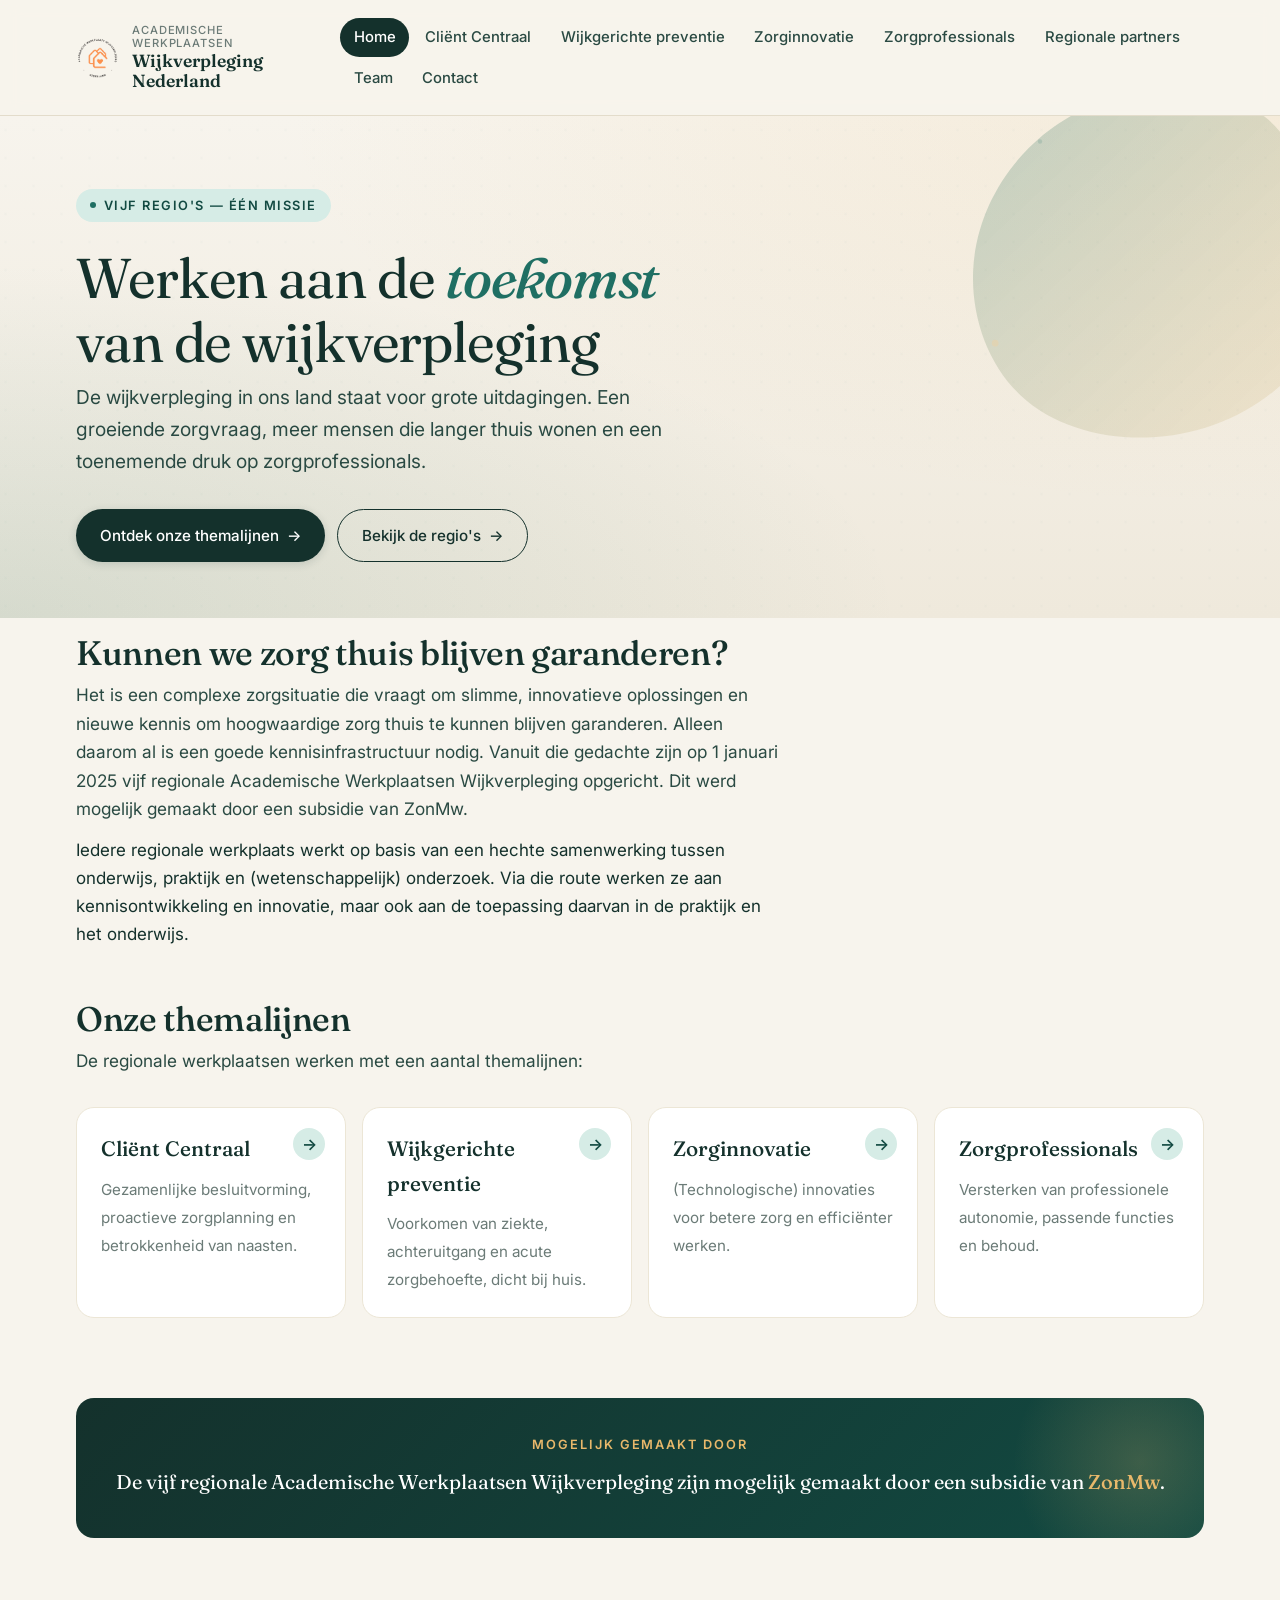
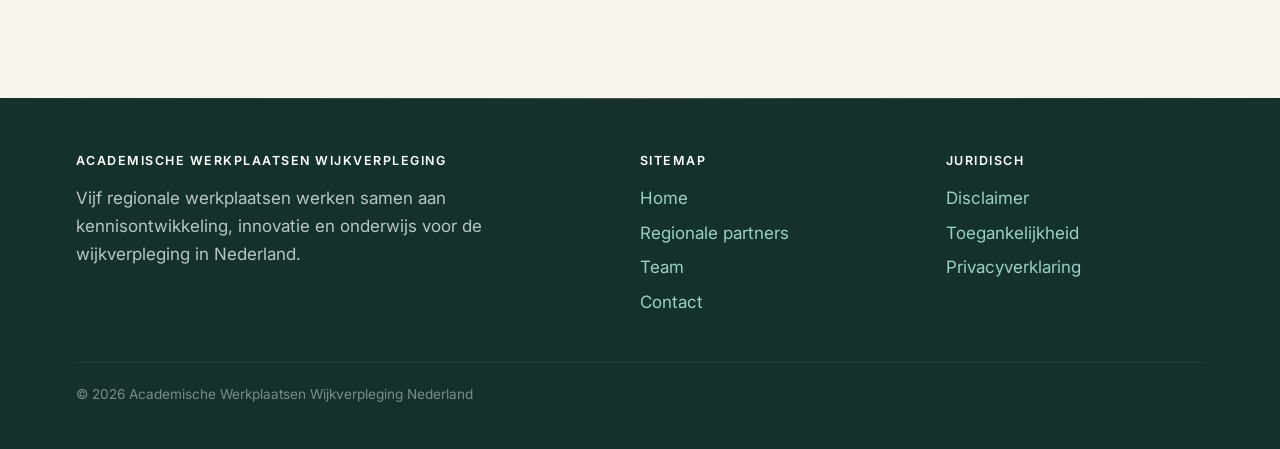
==== index.html @ f86c1f56 "Website bijwerken: styling, content en partnerlogo's toevoegen Styling en layout verbeteringen over " ====
<!DOCTYPE html>
<html lang="nl">
<head>
    <meta charset="UTF-8">
    <meta name="viewport" content="width=device-width, initial-scale=1.0">
    <title>Academische Werkplaatsen Wijkverpleging Nederland</title>
    <link rel="icon" type="image/x-icon" href="favicon.ico">
    <link rel="stylesheet" href="styles.css">
</head>
<body>

<header class="site-header">
    <div class="container">
        <a href="index.html" class="brand">
            <img class="brand-mark" src="logo.png" alt="" aria-hidden="true">
            <span class="brand-text">
                <small>Academische Werkplaatsen</small>
                Wijkverpleging Nederland
            </span>
        </a>
        <button class="nav-toggle" aria-expanded="false" aria-controls="main-nav">Menu</button>
        <nav class="site-nav" id="main-nav" aria-label="Hoofdnavigatie">
            <ul>
                <li><a href="index.html" aria-current="page">Home</a></li>
                <li><a href="client-centraal.html">Cliënt Centraal</a></li>
                <li><a href="wijkgerichte-preventie.html">Wijkgerichte preventie</a></li>
                <li><a href="zorg-innovatie.html">Zorginnovatie</a></li>
                <li><a href="zorg-professionals.html">Zorgprofessionals</a></li>
                <li><a href="regionale-partners.html">Regionale partners</a></li>
                <li><a href="team.html">Team</a></li>
                <li><a href="contact.html">Contact</a></li>
            </ul>
        </nav>
    </div>
</header>

<section class="hero">
    <svg class="hero-shape" viewBox="0 0 400 400" xmlns="http://www.w3.org/2000/svg" aria-hidden="true">
        <defs>
            <linearGradient id="gradA" x1="0" y1="0" x2="1" y2="1">
                <stop offset="0%" stop-color="#1f6f63" stop-opacity="0.5"/>
                <stop offset="100%" stop-color="#e8b86b" stop-opacity="0.35"/>
            </linearGradient>
        </defs>
        <path fill="url(#gradA)" d="M316.7 74.3c28 38.2 51 80.2 50.4 120.8-.6 40.6-24.8 79.8-57 106.6-32.2 26.8-72.4 41.2-114 42.5-41.6 1.3-84.6-10.5-113.6-37.8-29-27.3-44-70.1-42.2-111.1 1.8-41 20.4-80.2 49.4-109.3C118.7 56.9 158.3 37.9 197.8 36c39.5-1.9 90.9 0 118.9 38.3z"/>
        <circle cx="320" cy="110" r="5" fill="#1f6f63" opacity="0.25"/>
        <circle cx="60" cy="260" r="3" fill="#e8b86b" opacity="0.5"/>
        <circle cx="100" cy="80" r="2" fill="#1f6f63" opacity="0.4"/>
    </svg>
    <div class="container">
        <span class="eyebrow">Vijf regio's — één missie</span>
        <h1>Werken aan de <em>toekomst</em> van de wijkverpleging</h1>
        <p class="lead">De wijkverpleging in ons land staat voor grote uitdagingen. Een groeiende zorgvraag, meer mensen die langer thuis wonen en een toenemende druk op zorgprofessionals.</p>
        <div class="hero-actions">
            <a href="#themas" class="button">Ontdek onze themalijnen</a>
            <a href="regionale-partners.html" class="button secondary">Bekijk de regio's</a>
        </div>
    </div>
</section>

<main>
    <div class="container">
        <section class="section">
            <h2>Kunnen we zorg thuis blijven garanderen?</h2>
            <p>Het is een complexe zorgsituatie die vraagt om slimme, innovatieve oplossingen en nieuwe kennis om hoogwaardige zorg thuis te kunnen blijven garanderen. Alleen daarom al is een goede kennisinfrastructuur nodig. Vanuit die gedachte zijn op 1 januari 2025 vijf regionale Academische Werkplaatsen Wijkverpleging opgericht. Dit werd mogelijk gemaakt door een subsidie van ZonMw.</p>
            <p>Iedere regionale werkplaats werkt op basis van een hechte samenwerking tussen onderwijs, praktijk en (wetenschappelijk) onderzoek. Via die route werken ze aan kennisontwikkeling en innovatie, maar ook aan de toepassing daarvan in de praktijk en het onderwijs.</p>
        </section>

        <section class="section" aria-labelledby="themas">
            <h2 id="themas">Onze themalijnen</h2>
            <p>De regionale werkplaatsen werken met een aantal themalijnen:</p>
            <div class="themes">
                <a class="theme-link" href="client-centraal.html">
                    <strong>Cliënt Centraal</strong>
                    <span>Gezamenlijke besluitvorming, proactieve zorgplanning en betrokkenheid van naasten.</span>
                </a>
                <a class="theme-link" href="wijkgerichte-preventie.html">
                    <strong>Wijkgerichte preventie</strong>
                    <span>Voorkomen van ziekte, achteruitgang en acute zorgbehoefte, dicht bij huis.</span>
                </a>
                <a class="theme-link" href="zorg-innovatie.html">
                    <strong>Zorginnovatie</strong>
                    <span>(Technologische) innovaties voor betere zorg en efficiënter werken.</span>
                </a>
                <a class="theme-link" href="zorg-professionals.html">
                    <strong>Zorgprofessionals</strong>
                    <span>Versterken van professionele autonomie, passende functies en behoud.</span>
                </a>
            </div>
        </section>

        <section class="funders">
            <h2>Mogelijk gemaakt door</h2>
            <p>De vijf regionale Academische Werkplaatsen Wijkverpleging zijn mogelijk gemaakt door een subsidie van <strong>ZonMw</strong>.</p>
        </section>
    </div>
</main>

<footer class="site-footer">
    <div class="container">
        <div class="footer-grid">
            <div>
                <h4>Academische Werkplaatsen Wijkverpleging</h4>
                <p>Vijf regionale werkplaatsen werken samen aan kennisontwikkeling, innovatie en onderwijs voor de wijkverpleging in Nederland.</p>
            </div>
            <div>
                <h4>Sitemap</h4>
                <ul>
                    <li><a href="index.html">Home</a></li>
                    <li><a href="regionale-partners.html">Regionale partners</a></li>
                    <li><a href="team.html">Team</a></li>
                    <li><a href="contact.html">Contact</a></li>
                </ul>
            </div>
            <div>
                <h4>Juridisch</h4>
                <ul>
                    <li><a href="#">Disclaimer</a></li>
                    <li><a href="#">Toegankelijkheid</a></li>
                    <li><a href="#">Privacyverklaring</a></li>
                </ul>
            </div>
        </div>
        <p class="copy">&copy; 2026 Academische Werkplaatsen Wijkverpleging Nederland</p>
    </div>
</footer>

<script src="script.js"></script>
</body>
</html>
---- styles.css ----
@import url('https://fonts.googleapis.com/css2?family=Fraunces:opsz,wght@9..144,400;9..144,500;9..144,600&family=Inter:wght@400;500;600;700&display=swap');

:root {
    --color-bg: #f7f4ed;
    --color-bg-alt: #efe9dc;
    --color-surface: #ffffff;
    --color-ink: #14312c;
    --color-ink-soft: #2a4a43;
    --color-muted: #6b7b77;
    --color-accent: #1f6f63;
    --color-accent-dark: #124a42;
    --color-accent-soft: #d6ece6;
    --color-warm: #e8b86b;
    --color-warm-soft: #f7e6c7;
    --color-border: #e3dccb;
    --color-border-soft: #ece6d6;
    --radius: 10px;
    --radius-lg: 18px;
    --shadow-sm: 0 1px 2px rgba(20, 49, 44, 0.04);
    --shadow: 0 2px 4px rgba(20, 49, 44, 0.05), 0 8px 24px rgba(20, 49, 44, 0.06);
    --shadow-lg: 0 8px 16px rgba(20, 49, 44, 0.06), 0 24px 48px rgba(20, 49, 44, 0.08);
    --container: 74rem;
    --font-body: "Inter", -apple-system, BlinkMacSystemFont, "Helvetica Neue", Arial, sans-serif;
    --font-head: "Fraunces", "Georgia", serif;
    --transition: 0.2s cubic-bezier(0.4, 0, 0.2, 1);
}

* { box-sizing: border-box; }

html { scroll-behavior: smooth; }

body {
    margin: 0;
    font-family: var(--font-body);
    color: var(--color-ink);
    background: var(--color-bg);
    line-height: 1.65;
    font-size: 17px;
    -webkit-font-smoothing: antialiased;
    -moz-osx-font-smoothing: grayscale;
}

a {
    color: var(--color-accent-dark);
    text-decoration-thickness: 1px;
    text-underline-offset: 3px;
    transition: color var(--transition);
}
a:hover { color: var(--color-accent); }

h1, h2, h3, h4 {
    font-family: var(--font-head);
    font-weight: 500;
    line-height: 1.15;
    color: var(--color-ink);
    letter-spacing: -0.01em;
}
h1 { font-size: clamp(2.25rem, 5vw, 3.5rem); margin: 0 0 0.5rem; font-weight: 500; letter-spacing: -0.02em; }
h2 { font-size: clamp(1.5rem, 3vw, 2.125rem); margin: 1.5rem 0 0.5rem; font-weight: 500; }
h3 { font-size: 1.3rem; margin: 0 0 0.4rem; font-weight: 500; letter-spacing: -0.01em; }
h4 {
    font-size: 0.85rem;
    margin: 1.25rem 0 0.35rem;
    font-family: var(--font-body);
    font-weight: 600;
    color: var(--color-accent-dark);
    text-transform: uppercase;
    letter-spacing: 0.08em;
}

p { margin: 0 0 0.75rem; }

::selection { background: var(--color-accent-soft); color: var(--color-accent-dark); }

.container {
    max-width: var(--container);
    margin: 0 auto;
    padding: 0 1.75rem;
}

/* Header */
.site-header {
    background: rgba(247, 244, 237, 0.85);
    backdrop-filter: saturate(180%) blur(10px);
    -webkit-backdrop-filter: saturate(180%) blur(10px);
    border-bottom: 1px solid var(--color-border);
    position: sticky;
    top: 0;
    z-index: 20;
}
.site-header .container {
    display: flex;
    align-items: center;
    justify-content: space-between;
    gap: 1.5rem;
    padding-top: 1.1rem;
    padding-bottom: 1.1rem;
}
.brand {
    font-family: var(--font-head);
    font-weight: 600;
    font-size: 1.1rem;
    color: var(--color-ink);
    text-decoration: none;
    line-height: 1.15;
    display: flex;
    align-items: center;
    gap: 0.75rem;
}
.brand:hover { color: var(--color-accent); }
.brand-mark {
    width: 2.75rem;
    height: 2.75rem;
    flex-shrink: 0;
    object-fit: contain;
    display: block;
}
.brand-text { display: flex; flex-direction: column; }
.brand-text small {
    font-family: var(--font-body);
    font-weight: 500;
    font-size: 0.7rem;
    color: var(--color-muted);
    letter-spacing: 0.08em;
    text-transform: uppercase;
    margin-bottom: 0.1rem;
}
.site-nav ul {
    list-style: none;
    padding: 0;
    margin: 0;
    display: flex;
    flex-wrap: wrap;
    gap: 0.15rem;
}
.site-nav a {
    display: inline-block;
    padding: 0.45rem 0.85rem;
    border-radius: 999px;
    color: var(--color-ink-soft);
    text-decoration: none;
    font-size: 0.93rem;
    font-weight: 500;
    transition: all var(--transition);
}
.site-nav a:hover {
    background: var(--color-accent-soft);
    color: var(--color-accent-dark);
}
.site-nav a[aria-current="page"] {
    background: var(--color-ink);
    color: #fff;
}
.nav-toggle {
    display: none;
    background: transparent;
    border: 1px solid var(--color-border);
    border-radius: 999px;
    padding: 0.5rem 1rem;
    font: inherit;
    font-size: 0.9rem;
    font-weight: 500;
    cursor: pointer;
    color: var(--color-ink);
}

/* Hero (homepage) */
.hero {
    position: relative;
    background:
        radial-gradient(ellipse at top right, rgba(232, 184, 107, 0.15), transparent 55%),
        radial-gradient(ellipse at bottom left, rgba(31, 111, 99, 0.12), transparent 50%),
        linear-gradient(180deg, var(--color-bg) 0%, var(--color-bg-alt) 100%);
    padding: 4.5rem 0 3.5rem;
    overflow: hidden;
}
.hero::before {
    content: "";
    position: absolute;
    inset: 0;
    background-image: radial-gradient(circle at 20% 50%, rgba(31, 111, 99, 0.05) 0, transparent 2px);
    background-size: 28px 28px;
    opacity: 0.6;
    pointer-events: none;
}
.hero .container { position: relative; }
.hero .eyebrow {
    display: inline-flex;
    align-items: center;
    gap: 0.5rem;
    font-size: 0.8rem;
    font-weight: 600;
    letter-spacing: 0.12em;
    text-transform: uppercase;
    color: var(--color-accent-dark);
    background: var(--color-accent-soft);
    padding: 0.35rem 0.85rem;
    border-radius: 999px;
    margin-bottom: 1.5rem;
}
.hero .eyebrow::before {
    content: "";
    width: 6px; height: 6px; border-radius: 50%;
    background: var(--color-accent);
}
.hero h1 { max-width: 42rem; font-weight: 400; }
.hero h1 em {
    font-style: italic;
    color: var(--color-accent);
    font-weight: 500;
}
.hero .lead {
    font-size: clamp(1.05rem, 1.6vw, 1.2rem);
    color: var(--color-ink-soft);
    max-width: 38rem;
    margin-top: 0.5rem;
}
.hero-actions {
    display: flex;
    flex-wrap: wrap;
    gap: 0.75rem;
    margin-top: 2rem;
}
.hero-shape {
    position: absolute;
    top: -4rem;
    right: -6rem;
    width: 28rem;
    height: 28rem;
    opacity: 0.5;
    pointer-events: none;
}

/* Inner page header */
.page-header {
    position: relative;
    padding: 2.5rem 0 1.25rem;
    background:
        radial-gradient(ellipse at top right, rgba(232, 184, 107, 0.12), transparent 60%),
        linear-gradient(180deg, var(--color-bg-alt), var(--color-bg));
    border-bottom: 1px solid var(--color-border);
    margin-bottom: 0;
    overflow: hidden;
}
.page-header .crumb {
    display: inline-flex;
    align-items: center;
    gap: 0.4rem;
    font-size: 0.75rem;
    font-weight: 600;
    color: var(--color-accent-dark);
    background: var(--color-accent-soft);
    padding: 0.25rem 0.75rem;
    border-radius: 999px;
    letter-spacing: 0.12em;
    text-transform: uppercase;
    margin-bottom: 0.75rem;
}
.page-header h1 { font-weight: 500; margin: 0; max-width: 42rem; }

main { padding-bottom: 5rem; }

.section { padding: 1rem 0; }
.section:first-of-type { padding-top: 0.5rem; }
.section > h2:first-child { margin-top: 0.5rem; }
.section > p { max-width: 44rem; }
.section > p:first-of-type {
    font-size: 1.08rem;
    color: var(--color-ink-soft);
}

/* Grid & cards */
.grid {
    display: grid;
    gap: 1.25rem;
    grid-template-columns: repeat(auto-fit, minmax(18rem, 1fr));
    margin-top: 2rem;
}
.section > .card + .card,
.section > .card { margin-top: 1.5rem; }

/* Expandable card content */
.card details { margin-top: 0.75rem; }
.card details summary {
    cursor: pointer;
    display: inline-flex;
    align-items: center;
    gap: 0.4rem;
    font-size: 0.8rem;
    font-weight: 600;
    color: var(--region-ink, var(--color-accent-dark));
    padding: 0.35rem 0.7rem;
    background: var(--region-soft, var(--color-accent-soft));
    border-radius: 999px;
    list-style: none;
    user-select: none;
    text-transform: uppercase;
    letter-spacing: 0.05em;
    transition: background var(--transition);
}
.card details summary:hover { filter: brightness(0.96); }
.card details summary::-webkit-details-marker { display: none; }
.card details summary::after {
    content: "";
    width: 7px;
    height: 7px;
    border-right: 2px solid currentColor;
    border-bottom: 2px solid currentColor;
    transform: rotate(45deg) translate(-1px, -1px);
    transition: transform var(--transition);
}
.card details[open] summary::after {
    transform: rotate(-135deg) translate(-1px, -1px);
}
.card details[open] { margin-bottom: 0.25rem; }
.card details[open] > *:not(summary) { margin-top: 1rem; }
.card details[open] > *:nth-child(n+3) { margin-top: 0.5rem; }
.card {
    background: var(--color-surface);
    border: 1px solid var(--color-border-soft);
    border-radius: var(--radius-lg);
    padding: 1.5rem 1.75rem;
    box-shadow: var(--shadow-sm);
    transition: transform var(--transition), box-shadow var(--transition), border-color var(--transition);
    position: relative;
    overflow: hidden;
}
.card::after {
    content: "";
    position: absolute;
    top: 0; left: 0; right: 0;
    height: 3px;
    background: linear-gradient(90deg, var(--color-accent), var(--color-warm));
    opacity: 0;
    transition: opacity var(--transition);
}
.card:hover {
    transform: translateY(-3px);
    box-shadow: var(--shadow);
    border-color: var(--color-border);
}
.card:hover::after { opacity: 1; }
.card p { color: var(--color-ink-soft); margin-bottom: 0.5rem; }
.card p:last-child { margin-bottom: 0; }
.card ul { color: var(--color-ink-soft); padding-left: 1.1rem; }
.card ul li { margin: 0.25rem 0; }
.card .meta {
    display: inline-flex;
    align-items: center;
    gap: 0.4rem;
    margin-bottom: 0.75rem;
    font-size: 0.75rem;
    font-weight: 600;
    color: var(--color-accent-dark);
    background: var(--color-accent-soft);
    padding: 0.2rem 0.7rem;
    border-radius: 999px;
    letter-spacing: 0.05em;
    text-transform: uppercase;
}
.card .meta::before {
    content: "";
    width: 5px; height: 5px; border-radius: 50%;
    background: var(--color-accent);
}

/* Regional color coding */
.card[data-region] { padding-left: 1.9rem; }
.card[data-region]::before {
    content: "";
    position: absolute;
    left: 0; top: 0; bottom: 0;
    width: 5px;
    background: var(--region-color, var(--color-accent));
}
.card[data-region] .meta {
    background: var(--region-soft, var(--color-accent-soft));
    color: var(--region-ink, var(--color-accent-dark));
}
.card[data-region] .meta::before { background: var(--region-color, var(--color-accent)); }

[data-region="noord-holland"] {
    --region-color: #2b6e9e;
    --region-soft: #e4eef5;
    --region-ink: #1d4d70;
}
[data-region="noord"] {
    --region-color: #3a6b4e;
    --region-soft: #e6f0ea;
    --region-ink: #284c38;
}
[data-region="utrecht"] {
    --region-color: #1f6f63;
    --region-soft: #d6ece6;
    --region-ink: #124a42;
}
[data-region="nijmegen"] {
    --region-color: #d16f2e;
    --region-soft: #fae9dc;
    --region-ink: #8d4617;
}
[data-region="limburg"] {
    --region-color: #6a3d5f;
    --region-soft: #efe3ea;
    --region-ink: #4c2843;
}

/* Theme index (homepage) */
.themes {
    display: grid;
    grid-template-columns: repeat(auto-fit, minmax(15rem, 1fr));
    gap: 1rem;
    margin-top: 2rem;
}
.theme-link {
    display: block;
    padding: 1.5rem;
    background: var(--color-surface);
    border: 1px solid var(--color-border-soft);
    border-radius: var(--radius-lg);
    text-decoration: none;
    color: var(--color-ink);
    transition: transform var(--transition), box-shadow var(--transition), border-color var(--transition);
    position: relative;
    overflow: hidden;
}
.theme-link::before {
    content: "";
    position: absolute;
    top: 1.25rem; right: 1.25rem;
    width: 2rem; height: 2rem;
    border-radius: 50%;
    background: var(--color-accent-soft);
    transition: transform var(--transition), background var(--transition);
}
.theme-link::after {
    content: "→";
    position: absolute;
    top: 1.25rem; right: 1.25rem;
    width: 2rem; height: 2rem;
    display: flex;
    align-items: center;
    justify-content: center;
    color: var(--color-accent-dark);
    font-size: 1rem;
    font-weight: 600;
    transition: transform var(--transition), color var(--transition);
}
.theme-link:hover {
    transform: translateY(-3px);
    box-shadow: var(--shadow);
    border-color: var(--color-accent);
}
.theme-link:hover::before {
    background: var(--color-accent);
    transform: scale(1.1);
}
.theme-link:hover::after {
    color: #fff;
    transform: translateX(2px);
}
.theme-link strong {
    display: block;
    font-family: var(--font-head);
    font-size: 1.3rem;
    font-weight: 500;
    margin-bottom: 0.5rem;
    padding-right: 2.5rem;
}
.theme-link span {
    color: var(--color-muted);
    font-size: 0.95rem;
    line-height: 1.5;
}

/* Team grid */
.team-grid {
    display: grid;
    grid-template-columns: repeat(auto-fit, minmax(17rem, 1fr));
    gap: 1rem;
    margin-top: 1.5rem;
}
.person {
    background: var(--color-surface);
    border: 1px solid var(--color-border-soft);
    border-radius: var(--radius-lg);
    padding: 1.1rem 1.25rem;
    display: flex;
    align-items: center;
    gap: 1rem;
    transition: border-color var(--transition), transform var(--transition), box-shadow var(--transition);
}
.person:hover {
    border-color: var(--color-accent-soft);
    transform: translateY(-2px);
    box-shadow: var(--shadow-sm);
}
.person-photo {
    width: 3.5rem;
    height: 3.5rem;
    border-radius: 50%;
    object-fit: cover;
    flex-shrink: 0;
    background: linear-gradient(135deg, var(--color-accent), var(--color-accent-dark));
    box-shadow: 0 2px 6px rgba(20, 49, 44, 0.12);
    border: 2px solid #fff;
}
.person-body { min-width: 0; }
.person strong { display: block; font-size: 1rem; font-weight: 600; line-height: 1.3; }
.person span { display: block; color: var(--color-muted); font-size: 0.85rem; margin-top: 0.2rem; line-height: 1.35; }

/* Partners */
.partner-region {
    background: var(--color-surface);
    border: 1px solid var(--color-border-soft);
    border-radius: var(--radius-lg);
    padding: 1.75rem 2rem;
    margin-bottom: 1.25rem;
    box-shadow: var(--shadow-sm);
    position: relative;
}
.partner-region::before {
    content: "";
    position: absolute;
    left: 0; top: 2rem; bottom: 2rem;
    width: 4px;
    background: var(--region-color, var(--color-accent));
    border-radius: 0 3px 3px 0;
}
.partner-region h2 {
    margin: 0 0 1rem;
    font-size: 1.4rem;
    font-weight: 500;
    color: var(--region-ink, var(--color-ink));
}
.partner-region ul {
    columns: 2;
    column-gap: 2.5rem;
    padding-left: 1.1rem;
    margin: 0;
    color: var(--color-ink-soft);
}
.partner-region li {
    break-inside: avoid;
    margin: 0.25rem 0;
    font-size: 0.95rem;
}
.partner-logos {
    display: grid;
    grid-template-columns: repeat(auto-fill, minmax(130px, 1fr));
    gap: 0.75rem;
    list-style: none;
    padding: 0;
    margin: 0;
}
.partner-chip {
    background: #fff;
    border: 1px solid var(--color-border-soft);
    border-radius: 10px;
    padding: 0.9rem 0.75rem;
    display: flex;
    flex-direction: column;
    align-items: center;
    justify-content: center;
    gap: 0.6rem;
    text-align: center;
    height: 125px;
    transition: transform var(--transition), border-color var(--transition), box-shadow var(--transition);
}
.partner-chip:hover {
    transform: translateY(-2px);
    border-color: var(--region-color, var(--color-accent));
    box-shadow: var(--shadow-sm);
}
.partner-logo {
    width: 100%;
    height: 48px;
    object-fit: contain;
    object-position: center;
    display: block;
    flex-shrink: 0;
}
.partner-chip .partner-name {
    font-size: 0.7rem;
    color: var(--color-ink-soft);
    line-height: 1.25;
    font-weight: 500;
}
.partner-chip.no-logo {
    background: var(--region-soft, var(--color-accent-soft));
    border-color: transparent;
}
.partner-chip.no-logo .partner-name {
    color: var(--region-ink, var(--color-accent-dark));
    font-weight: 600;
    font-size: 0.85rem;
}

/* Contact form */
.contact-form {
    background: var(--color-surface);
    border: 1px solid var(--color-border-soft);
    border-radius: var(--radius-lg);
    padding: 2rem;
    max-width: 38rem;
    display: grid;
    gap: 1.1rem;
    box-shadow: var(--shadow-sm);
    margin-top: 1.5rem;
}
.contact-form label {
    display: block;
    font-weight: 600;
    margin-bottom: 0.35rem;
    font-size: 0.9rem;
    color: var(--color-ink);
}
.contact-form input,
.contact-form textarea {
    width: 100%;
    padding: 0.7rem 0.9rem;
    border: 1px solid var(--color-border);
    border-radius: var(--radius);
    font: inherit;
    color: var(--color-ink);
    background: var(--color-bg);
    transition: border-color var(--transition), box-shadow var(--transition), background var(--transition);
}
.contact-form input:focus,
.contact-form textarea:focus {
    outline: none;
    background: #fff;
    border-color: var(--color-accent);
    box-shadow: 0 0 0 3px var(--color-accent-soft);
}
.contact-form textarea { min-height: 8rem; resize: vertical; }

/* Buttons */
.button {
    display: inline-flex;
    align-items: center;
    gap: 0.5rem;
    background: var(--color-ink);
    color: #fff;
    border: 0;
    padding: 0.8rem 1.5rem;
    border-radius: 999px;
    font: inherit;
    font-weight: 500;
    font-size: 0.95rem;
    text-decoration: none;
    cursor: pointer;
    transition: transform var(--transition), background var(--transition), box-shadow var(--transition);
    box-shadow: 0 2px 8px rgba(20, 49, 44, 0.15);
}
.button:hover {
    background: var(--color-accent);
    color: #fff;
    transform: translateY(-1px);
    box-shadow: 0 4px 14px rgba(31, 111, 99, 0.3);
}
.button.secondary {
    background: transparent;
    color: var(--color-ink);
    border: 1px solid var(--color-ink);
    box-shadow: none;
}
.button.secondary:hover {
    background: var(--color-ink);
    color: #fff;
}
.button::after { content: "→"; transition: transform var(--transition); }
.button:hover::after { transform: translateX(3px); }

/* Funders block (homepage) */
.funders {
    background: linear-gradient(135deg, var(--color-ink) 0%, var(--color-accent-dark) 100%);
    color: #e7f0ee;
    border-radius: var(--radius-lg);
    padding: 2.5rem 2rem;
    margin-top: 4rem;
    text-align: center;
    position: relative;
    overflow: hidden;
}
.funders::before {
    content: "";
    position: absolute;
    top: -4rem; right: -4rem;
    width: 16rem; height: 16rem;
    border-radius: 50%;
    background: radial-gradient(circle, rgba(232, 184, 107, 0.2), transparent 70%);
}
.funders h2 {
    margin: 0 0 0.75rem;
    font-size: 0.8rem;
    font-family: var(--font-body);
    font-weight: 600;
    text-transform: uppercase;
    letter-spacing: 0.15em;
    color: var(--color-warm);
}
.funders p {
    margin: 0;
    font-family: var(--font-head);
    font-size: 1.25rem;
    font-weight: 400;
    color: #fff;
    position: relative;
}
.funders strong { color: var(--color-warm); font-weight: 500; }

/* Footer */
.site-footer {
    background: var(--color-ink);
    color: #b8c6c3;
    padding: 3.5rem 0 2rem;
    margin-top: 5rem;
    position: relative;
}
.site-footer::before {
    content: "";
    position: absolute;
    top: 0; left: 0; right: 0;
    height: 1px;
    background: linear-gradient(90deg, transparent, var(--color-warm), transparent);
    opacity: 0.3;
}
.site-footer a { color: #9ccfc8; text-decoration: none; }
.site-footer a:hover { color: #fff; text-decoration: underline; }
.site-footer .footer-grid {
    display: grid;
    grid-template-columns: 2fr 1fr 1fr;
    gap: 3rem;
    margin-bottom: 2.5rem;
}
.site-footer ul { list-style: none; padding: 0; margin: 0; }
.site-footer li { margin: 0.4rem 0; }
.site-footer h4 {
    color: #fff;
    font-family: var(--font-body);
    font-size: 0.78rem;
    text-transform: uppercase;
    letter-spacing: 0.12em;
    margin: 0 0 1rem;
    font-weight: 600;
}
.site-footer .copy {
    border-top: 1px solid rgba(255, 255, 255, 0.08);
    padding-top: 1.25rem;
    font-size: 0.85rem;
    color: #7a8c89;
}

/* Responsive */
@media (max-width: 960px) {
    .site-footer .footer-grid { grid-template-columns: 1fr 1fr; }
}
@media (max-width: 860px) {
    .hero { padding: 3.5rem 0 2.5rem; }
    .hero-shape { width: 18rem; height: 18rem; top: -2rem; right: -4rem; }
    .site-header .container { flex-wrap: wrap; }
    .nav-toggle { display: inline-flex; }
    .site-nav { flex-basis: 100%; display: none; }
    .site-nav.open { display: block; }
    .site-nav ul { flex-direction: column; gap: 0; padding-top: 0.75rem; }
    .site-nav a {
        display: block;
        padding: 0.7rem 1rem;
        border-radius: var(--radius);
    }
    .partner-region ul { columns: 1; }
    .partner-region { padding: 1.25rem 1.5rem; }
    .site-footer .footer-grid { grid-template-columns: 1fr; gap: 2rem; }
    .page-header { padding: 2.75rem 0 2rem; }
}
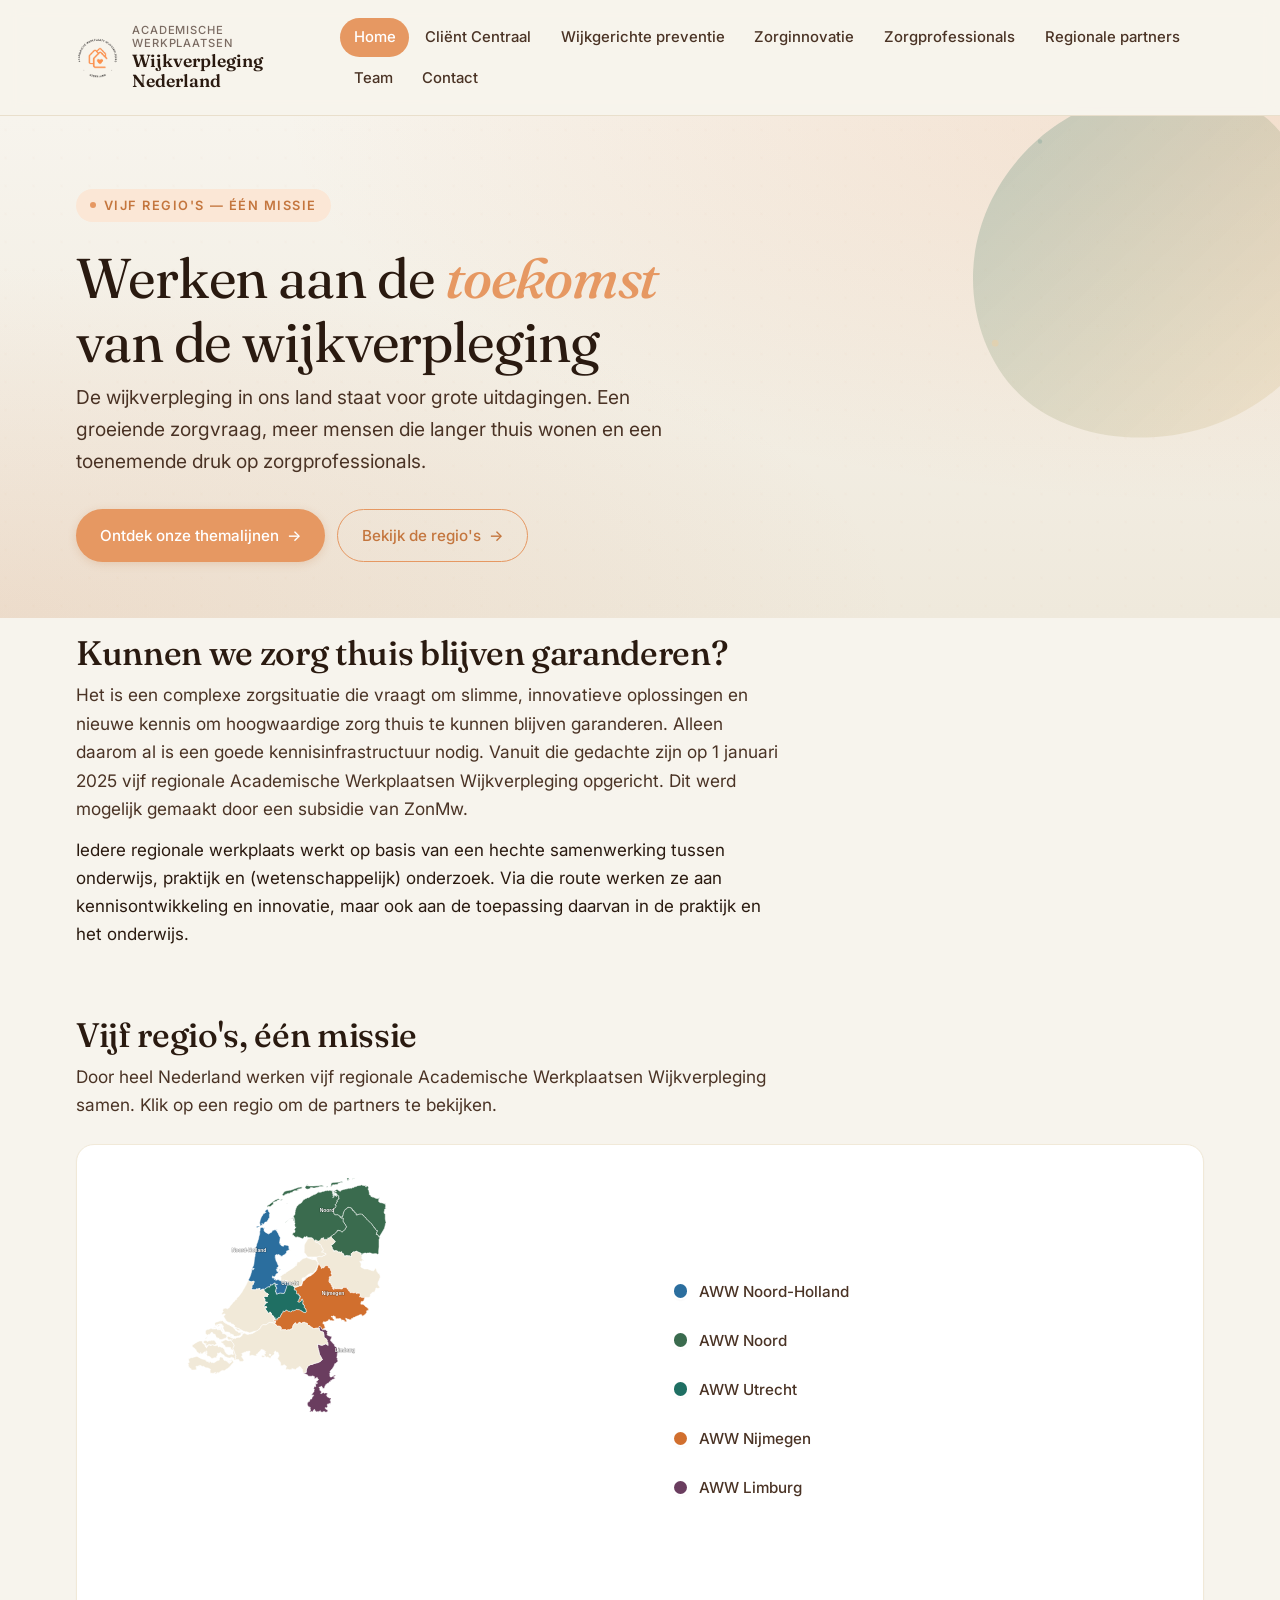
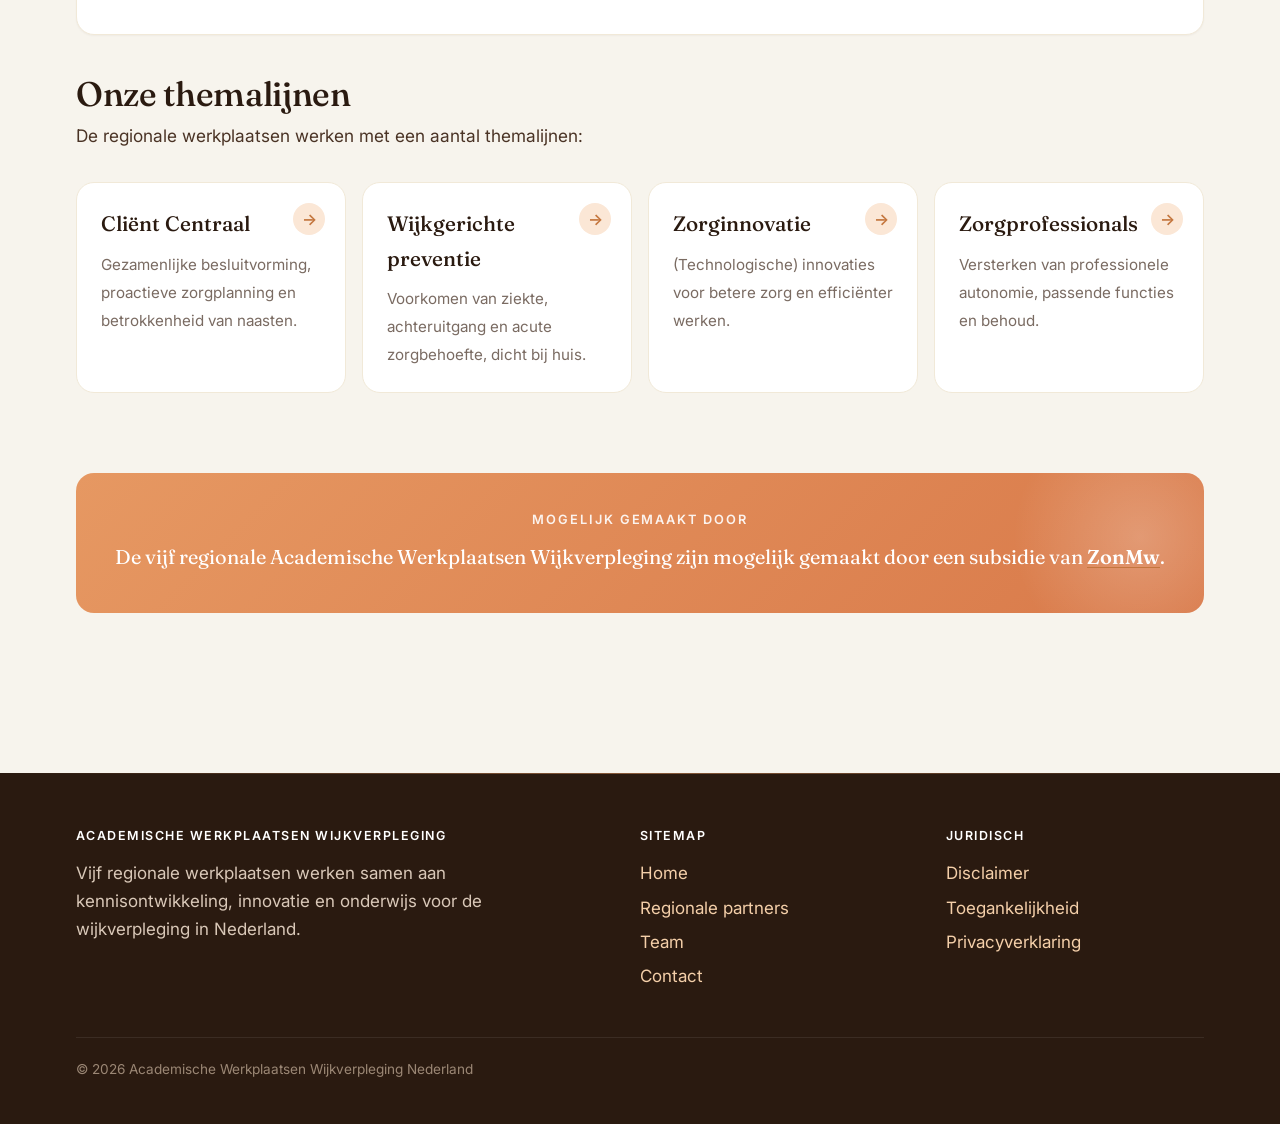
==== commit 24c08481: "Oranje thema, Nederland-kaart en ZonMw-link - Kleuren palet bijgewerkt naar het warme coral-oranje v" ====
--- a/index.html
+++ b/index.html
@@ -66,6 +66,22 @@
             <p>Iedere regionale werkplaats werkt op basis van een hechte samenwerking tussen onderwijs, praktijk en (wetenschappelijk) onderzoek. Via die route werken ze aan kennisontwikkeling en innovatie, maar ook aan de toepassing daarvan in de praktijk en het onderwijs.</p>
         </section>
 
+        <section class="section nl-map-section" aria-labelledby="regio-kaart">
+            <h2 id="regio-kaart">Vijf regio's, één missie</h2>
+            <p>Door heel Nederland werken vijf regionale Academische Werkplaatsen Wijkverpleging samen. Klik op een regio om de partners te bekijken.</p>
+            <div class="nl-map">
+                <object class="nl-map-svg" type="image/svg+xml" data="nl-provinces.svg" aria-label="Kaart van Nederland met gekleurde AWW-regio's">Kaart van Nederland</object>
+
+                <ul class="nl-map-legend" aria-label="Regio's">
+                    <li><a href="regionale-partners.html#noord-holland"><span class="legend-dot" style="background:#2b6e9e"></span>AWW Noord-Holland</a></li>
+                    <li><a href="regionale-partners.html#noord"><span class="legend-dot" style="background:#3a6b4e"></span>AWW Noord</a></li>
+                    <li><a href="regionale-partners.html#utrecht"><span class="legend-dot" style="background:#1f6f63"></span>AWW Utrecht</a></li>
+                    <li><a href="regionale-partners.html#nijmegen"><span class="legend-dot" style="background:#d16f2e"></span>AWW Nijmegen</a></li>
+                    <li><a href="regionale-partners.html#limburg"><span class="legend-dot" style="background:#6a3d5f"></span>AWW Limburg</a></li>
+                </ul>
+            </div>
+        </section>
+
         <section class="section" aria-labelledby="themas">
             <h2 id="themas">Onze themalijnen</h2>
             <p>De regionale werkplaatsen werken met een aantal themalijnen:</p>
@@ -91,7 +107,7 @@
 
         <section class="funders">
             <h2>Mogelijk gemaakt door</h2>
-            <p>De vijf regionale Academische Werkplaatsen Wijkverpleging zijn mogelijk gemaakt door een subsidie van <strong>ZonMw</strong>.</p>
+            <p>De vijf regionale Academische Werkplaatsen Wijkverpleging zijn mogelijk gemaakt door een subsidie van <a href="https://projecten.zonmw.nl/nl/project/academische-werkplaats-wijkverpleging-utrecht" target="_blank" rel="noopener noreferrer"><strong>ZonMw</strong></a>.</p>
         </section>
     </div>
 </main>
--- a/styles.css
+++ b/styles.css
@@ -1,24 +1,30 @@
 @import url('https://fonts.googleapis.com/css2?family=Fraunces:opsz,wght@9..144,400;9..144,500;9..144,600&family=Inter:wght@400;500;600;700&display=swap');
 
 :root {
+    /* Warm, soft base — kept from the original design */
     --color-bg: #f7f4ed;
     --color-bg-alt: #efe9dc;
     --color-surface: #ffffff;
-    --color-ink: #14312c;
-    --color-ink-soft: #2a4a43;
-    --color-muted: #6b7b77;
-    --color-accent: #1f6f63;
-    --color-accent-dark: #124a42;
-    --color-accent-soft: #d6ece6;
-    --color-warm: #e8b86b;
+    --color-ink: #2a1a10;
+    --color-ink-soft: #4a3325;
+    --color-muted: #7a6b62;
+
+    /* Orange accent — inspired by awwijkverpleging.nl */
+    --color-accent: #e69862;
+    --color-accent-dark: #c4763e;
+    --color-accent-soft: #fbe7d6;
+
+    /* Warm complement (deeper terracotta) */
+    --color-warm: #d97a4a;
     --color-warm-soft: #f7e6c7;
-    --color-border: #e3dccb;
-    --color-border-soft: #ece6d6;
+
+    --color-border: #e9dfcc;
+    --color-border-soft: #f1e9d8;
     --radius: 10px;
     --radius-lg: 18px;
-    --shadow-sm: 0 1px 2px rgba(20, 49, 44, 0.04);
-    --shadow: 0 2px 4px rgba(20, 49, 44, 0.05), 0 8px 24px rgba(20, 49, 44, 0.06);
-    --shadow-lg: 0 8px 16px rgba(20, 49, 44, 0.06), 0 24px 48px rgba(20, 49, 44, 0.08);
+    --shadow-sm: 0 1px 2px rgba(60, 30, 10, 0.04);
+    --shadow: 0 2px 4px rgba(60, 30, 10, 0.05), 0 8px 24px rgba(60, 30, 10, 0.06);
+    --shadow-lg: 0 8px 16px rgba(60, 30, 10, 0.06), 0 24px 48px rgba(60, 30, 10, 0.08);
     --container: 74rem;
     --font-body: "Inter", -apple-system, BlinkMacSystemFont, "Helvetica Neue", Arial, sans-serif;
     --font-head: "Fraunces", "Georgia", serif;
@@ -148,7 +154,7 @@
     color: var(--color-accent-dark);
 }
 .site-nav a[aria-current="page"] {
-    background: var(--color-ink);
+    background: var(--color-accent);
     color: #fff;
 }
 .nav-toggle {
@@ -168,8 +174,8 @@
 .hero {
     position: relative;
     background:
-        radial-gradient(ellipse at top right, rgba(232, 184, 107, 0.15), transparent 55%),
-        radial-gradient(ellipse at bottom left, rgba(31, 111, 99, 0.12), transparent 50%),
+        radial-gradient(ellipse at top right, rgba(230, 152, 98, 0.22), transparent 55%),
+        radial-gradient(ellipse at bottom left, rgba(217, 122, 74, 0.12), transparent 50%),
         linear-gradient(180deg, var(--color-bg) 0%, var(--color-bg-alt) 100%);
     padding: 4.5rem 0 3.5rem;
     overflow: hidden;
@@ -178,7 +184,7 @@
     content: "";
     position: absolute;
     inset: 0;
-    background-image: radial-gradient(circle at 20% 50%, rgba(31, 111, 99, 0.05) 0, transparent 2px);
+    background-image: radial-gradient(circle at 20% 50%, rgba(196, 118, 62, 0.05) 0, transparent 2px);
     background-size: 28px 28px;
     opacity: 0.6;
     pointer-events: none;
@@ -236,7 +242,7 @@
     position: relative;
     padding: 2.5rem 0 1.25rem;
     background:
-        radial-gradient(ellipse at top right, rgba(232, 184, 107, 0.12), transparent 60%),
+        radial-gradient(ellipse at top right, rgba(230, 152, 98, 0.18), transparent 60%),
         linear-gradient(180deg, var(--color-bg-alt), var(--color-bg));
     border-bottom: 1px solid var(--color-border);
     margin-bottom: 0;
@@ -502,7 +508,7 @@
     object-fit: cover;
     flex-shrink: 0;
     background: linear-gradient(135deg, var(--color-accent), var(--color-accent-dark));
-    box-shadow: 0 2px 6px rgba(20, 49, 44, 0.12);
+    box-shadow: 0 2px 6px rgba(60, 30, 10, 0.12);
     border: 2px solid #fff;
 }
 .person-body { min-width: 0; }
@@ -640,7 +646,7 @@
     display: inline-flex;
     align-items: center;
     gap: 0.5rem;
-    background: var(--color-ink);
+    background: var(--color-accent);
     color: #fff;
     border: 0;
     padding: 0.8rem 1.5rem;
@@ -651,31 +657,103 @@
     text-decoration: none;
     cursor: pointer;
     transition: transform var(--transition), background var(--transition), box-shadow var(--transition);
-    box-shadow: 0 2px 8px rgba(20, 49, 44, 0.15);
+    box-shadow: 0 2px 8px rgba(196, 118, 62, 0.22);
 }
 .button:hover {
+    background: var(--color-accent-dark);
+    color: #fff;
+    transform: translateY(-1px);
+    box-shadow: 0 4px 14px rgba(196, 118, 62, 0.32);
+}
+.button.secondary {
+    background: transparent;
+    color: var(--color-accent-dark);
+    border: 1px solid var(--color-accent);
+    box-shadow: none;
+}
+.button.secondary:hover {
     background: var(--color-accent);
     color: #fff;
-    transform: translateY(-1px);
-    box-shadow: 0 4px 14px rgba(31, 111, 99, 0.3);
-}
-.button.secondary {
-    background: transparent;
-    color: var(--color-ink);
-    border: 1px solid var(--color-ink);
-    box-shadow: none;
-}
-.button.secondary:hover {
-    background: var(--color-ink);
-    color: #fff;
 }
 .button::after { content: "→"; transition: transform var(--transition); }
 .button:hover::after { transform: translateX(3px); }
 
+/* ============================================================
+   Netherlands map (homepage)
+   ============================================================ */
+.nl-map-section { margin-top: 1rem; }
+.nl-map {
+    margin-top: 1.5rem;
+    display: grid;
+    grid-template-columns: minmax(280px, 1fr) 1fr;
+    gap: 2.5rem;
+    align-items: center;
+    background: var(--color-surface);
+    border: 1px solid var(--color-border-soft);
+    border-radius: var(--radius-lg);
+    padding: 2rem 2.25rem;
+    box-shadow: var(--shadow-sm);
+}
+.nl-map-svg {
+    width: 100%;
+    max-width: 360px;
+    height: auto;
+    display: block;
+    margin: 0 auto;
+    /* Object element fallback styling */
+    border: 0;
+    background: transparent;
+    aspect-ratio: 200 / 236;
+}
+
+.nl-map-legend {
+    list-style: none;
+    margin: 0;
+    padding: 0;
+    display: flex;
+    flex-direction: column;
+    gap: 0.5rem;
+}
+.nl-map-legend li { margin: 0; }
+.nl-map-legend a {
+    display: inline-flex;
+    align-items: center;
+    gap: 0.75rem;
+    padding: 0.5rem 0.85rem;
+    border-radius: 999px;
+    color: var(--color-ink-soft);
+    text-decoration: none;
+    font-size: 0.95rem;
+    font-weight: 500;
+    transition: background var(--transition), color var(--transition), transform var(--transition);
+}
+.nl-map-legend a:hover {
+    background: var(--color-bg-alt);
+    color: var(--color-ink);
+    transform: translateX(2px);
+}
+.nl-map-legend .legend-dot {
+    width: 0.85rem;
+    height: 0.85rem;
+    border-radius: 50%;
+    flex-shrink: 0;
+    box-shadow: 0 0 0 2px #fff, 0 1px 3px rgba(0,0,0,0.15);
+}
+
+@media (max-width: 720px) {
+    .nl-map {
+        grid-template-columns: 1fr;
+        gap: 1rem;
+        padding: 1.5rem;
+    }
+    .nl-map-svg { max-width: 280px; }
+    .nl-dot-label { opacity: 1; }
+}
+
 /* Funders block (homepage) */
 .funders {
-    background: linear-gradient(135deg, var(--color-ink) 0%, var(--color-accent-dark) 100%);
-    color: #e7f0ee;
+    background: linear-gradient(135deg, var(--color-accent) 0%, var(--color-warm) 100%);
+    color: #fff;
     border-radius: var(--radius-lg);
     padding: 2.5rem 2rem;
     margin-top: 4rem;
@@ -689,7 +767,7 @@
     top: -4rem; right: -4rem;
     width: 16rem; height: 16rem;
     border-radius: 50%;
-    background: radial-gradient(circle, rgba(232, 184, 107, 0.2), transparent 70%);
+    background: radial-gradient(circle, rgba(255, 255, 255, 0.22), transparent 70%);
 }
 .funders h2 {
     margin: 0 0 0.75rem;
@@ -698,7 +776,8 @@
     font-weight: 600;
     text-transform: uppercase;
     letter-spacing: 0.15em;
-    color: var(--color-warm);
+    color: #fff;
+    opacity: 0.9;
 }
 .funders p {
     margin: 0;
@@ -708,12 +787,12 @@
     color: #fff;
     position: relative;
 }
-.funders strong { color: var(--color-warm); font-weight: 500; }
+.funders strong { color: #fff; font-weight: 600; }
 
 /* Footer */
 .site-footer {
-    background: var(--color-ink);
-    color: #b8c6c3;
+    background: #2a1a10;
+    color: #d9c8b8;
     padding: 3.5rem 0 2rem;
     margin-top: 5rem;
     position: relative;
@@ -723,10 +802,10 @@
     position: absolute;
     top: 0; left: 0; right: 0;
     height: 1px;
-    background: linear-gradient(90deg, transparent, var(--color-warm), transparent);
-    opacity: 0.3;
-}
-.site-footer a { color: #9ccfc8; text-decoration: none; }
+    background: linear-gradient(90deg, transparent, var(--color-accent), transparent);
+    opacity: 0.5;
+}
+.site-footer a { color: #f4cfa9; text-decoration: none; }
 .site-footer a:hover { color: #fff; text-decoration: underline; }
 .site-footer .footer-grid {
     display: grid;
@@ -749,7 +828,7 @@
     border-top: 1px solid rgba(255, 255, 255, 0.08);
     padding-top: 1.25rem;
     font-size: 0.85rem;
-    color: #7a8c89;
+    color: #9b8775;
 }
 
 /* Responsive */
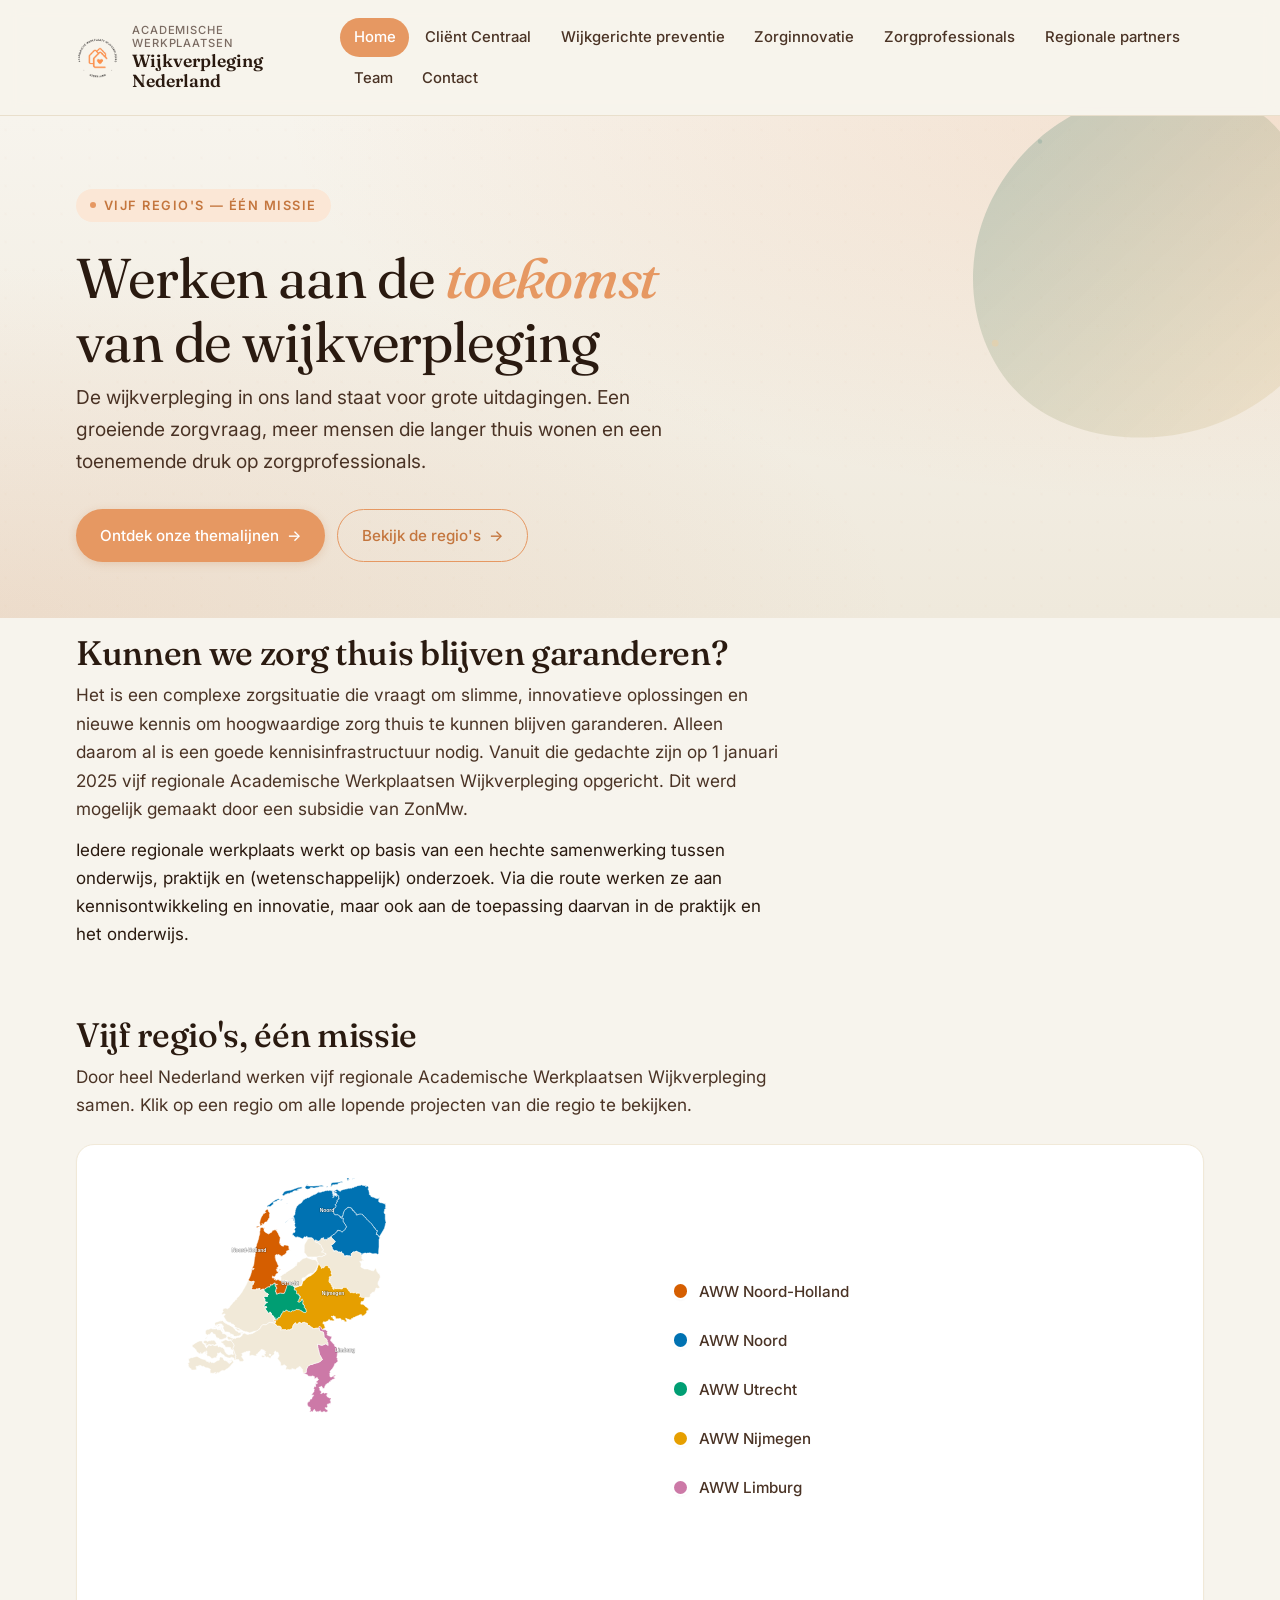
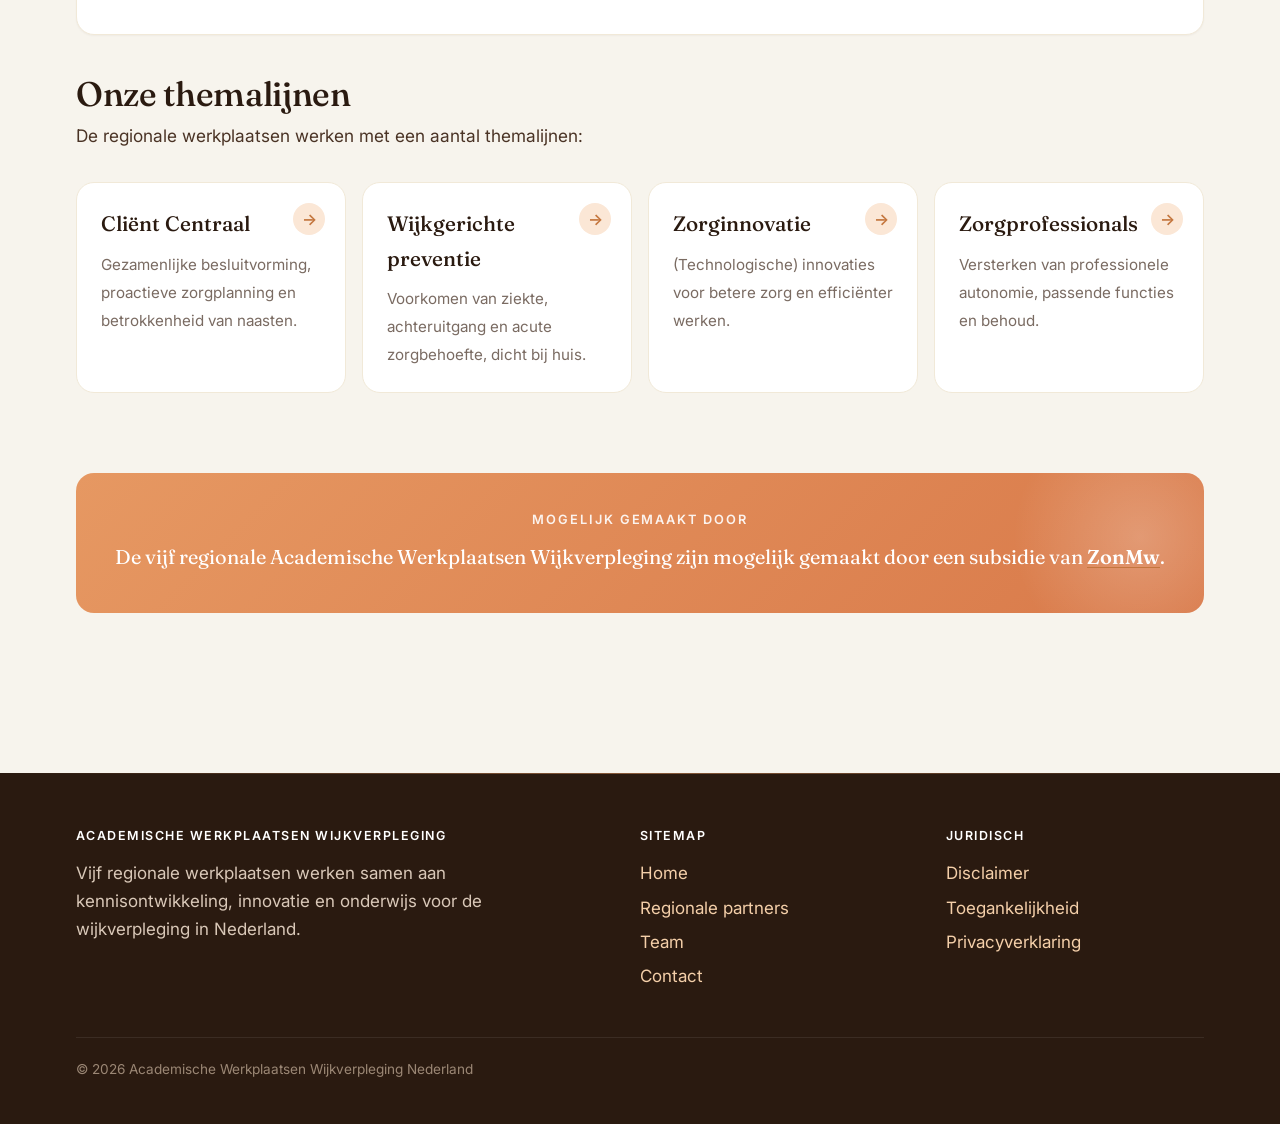
==== commit 07459b3b: "Kleurenblind-veilig palet en projectenoverzicht per regio - Regiokleuren overgezet naar het Bang Won" ====
--- a/index.html
+++ b/index.html
@@ -68,16 +68,16 @@
 
         <section class="section nl-map-section" aria-labelledby="regio-kaart">
             <h2 id="regio-kaart">Vijf regio's, één missie</h2>
-            <p>Door heel Nederland werken vijf regionale Academische Werkplaatsen Wijkverpleging samen. Klik op een regio om de partners te bekijken.</p>
+            <p>Door heel Nederland werken vijf regionale Academische Werkplaatsen Wijkverpleging samen. Klik op een regio om alle lopende projecten van die regio te bekijken.</p>
             <div class="nl-map">
                 <object class="nl-map-svg" type="image/svg+xml" data="nl-provinces.svg" aria-label="Kaart van Nederland met gekleurde AWW-regio's">Kaart van Nederland</object>
 
                 <ul class="nl-map-legend" aria-label="Regio's">
-                    <li><a href="regionale-partners.html#noord-holland"><span class="legend-dot" style="background:#2b6e9e"></span>AWW Noord-Holland</a></li>
-                    <li><a href="regionale-partners.html#noord"><span class="legend-dot" style="background:#3a6b4e"></span>AWW Noord</a></li>
-                    <li><a href="regionale-partners.html#utrecht"><span class="legend-dot" style="background:#1f6f63"></span>AWW Utrecht</a></li>
-                    <li><a href="regionale-partners.html#nijmegen"><span class="legend-dot" style="background:#d16f2e"></span>AWW Nijmegen</a></li>
-                    <li><a href="regionale-partners.html#limburg"><span class="legend-dot" style="background:#6a3d5f"></span>AWW Limburg</a></li>
+                    <li><a href="regio-projecten.html?regio=noord-holland"><span class="legend-dot" style="background:#D55E00"></span>AWW Noord-Holland</a></li>
+                    <li><a href="regio-projecten.html?regio=noord"><span class="legend-dot" style="background:#0072B2"></span>AWW Noord</a></li>
+                    <li><a href="regio-projecten.html?regio=utrecht"><span class="legend-dot" style="background:#009E73"></span>AWW Utrecht</a></li>
+                    <li><a href="regio-projecten.html?regio=nijmegen"><span class="legend-dot" style="background:#E69F00"></span>AWW Nijmegen</a></li>
+                    <li><a href="regio-projecten.html?regio=limburg"><span class="legend-dot" style="background:#CC79A7"></span>AWW Limburg</a></li>
                 </ul>
             </div>
         </section>
--- a/styles.css
+++ b/styles.css
@@ -386,29 +386,29 @@
 .card[data-region] .meta::before { background: var(--region-color, var(--color-accent)); }
 
 [data-region="noord-holland"] {
-    --region-color: #2b6e9e;
-    --region-soft: #e4eef5;
-    --region-ink: #1d4d70;
+    --region-color: #D55E00;
+    --region-soft: #fae0d0;
+    --region-ink: #8a3c00;
 }
 [data-region="noord"] {
-    --region-color: #3a6b4e;
-    --region-soft: #e6f0ea;
-    --region-ink: #284c38;
+    --region-color: #0072B2;
+    --region-soft: #d4e8f3;
+    --region-ink: #004975;
 }
 [data-region="utrecht"] {
-    --region-color: #1f6f63;
-    --region-soft: #d6ece6;
-    --region-ink: #124a42;
+    --region-color: #009E73;
+    --region-soft: #d0eee5;
+    --region-ink: #006b4f;
 }
 [data-region="nijmegen"] {
-    --region-color: #d16f2e;
-    --region-soft: #fae9dc;
-    --region-ink: #8d4617;
+    --region-color: #E69F00;
+    --region-soft: #fbecd0;
+    --region-ink: #966700;
 }
 [data-region="limburg"] {
-    --region-color: #6a3d5f;
-    --region-soft: #efe3ea;
-    --region-ink: #4c2843;
+    --region-color: #CC79A7;
+    --region-soft: #f3e1ec;
+    --region-ink: #884d6f;
 }
 
 /* Theme index (homepage) */
@@ -677,6 +677,95 @@
 }
 .button::after { content: "→"; transition: transform var(--transition); }
 .button:hover::after { transform: translateX(3px); }
+
+/* ============================================================
+   Region pills + filtered project page
+   ============================================================ */
+.page-subtitle {
+    margin: 0.5rem 0 0;
+    color: var(--color-ink-soft);
+    font-size: 1.05rem;
+    max-width: 42rem;
+}
+.region-pills {
+    list-style: none;
+    padding: 0;
+    margin: 1.5rem 0 0;
+    display: flex;
+    flex-wrap: wrap;
+    gap: 0.5rem;
+}
+.region-pill {
+    display: inline-flex;
+    align-items: center;
+    gap: 0.5rem;
+    padding: 0.5rem 0.95rem;
+    background: var(--color-surface);
+    border: 1px solid var(--color-border);
+    border-radius: 999px;
+    color: var(--color-ink);
+    text-decoration: none;
+    font-size: 0.9rem;
+    font-weight: 500;
+    transition: background var(--transition), border-color var(--transition), transform var(--transition), box-shadow var(--transition);
+}
+.region-pill:hover {
+    border-color: var(--color-accent);
+    transform: translateY(-1px);
+    box-shadow: var(--shadow-sm);
+}
+.region-pill.is-active {
+    background: var(--color-ink);
+    color: #fff;
+    border-color: var(--color-ink);
+}
+.region-pill.is-active .pill-dot {
+    box-shadow: 0 0 0 2px rgba(255,255,255,0.3);
+}
+.pill-dot {
+    width: 0.7rem;
+    height: 0.7rem;
+    border-radius: 50%;
+    flex-shrink: 0;
+    box-shadow: 0 0 0 2px rgba(0,0,0,0.05);
+}
+.region-pill-all {
+    background: var(--color-bg-alt);
+}
+
+.region-section { padding-top: 1.5rem; }
+.region-section + .region-section {
+    border-top: 1px solid var(--color-border-soft);
+    margin-top: 2rem;
+    padding-top: 2rem;
+}
+.region-section h2 {
+    margin-top: 0;
+}
+.region-theme-heading {
+    margin: 1.75rem 0 0.5rem;
+    font-family: var(--font-body);
+    font-size: 0.78rem;
+    font-weight: 700;
+    text-transform: uppercase;
+    letter-spacing: 0.12em;
+    color: var(--color-accent-dark);
+}
+.region-theme-heading a {
+    color: inherit;
+    text-decoration: none;
+    border-bottom: 1px dotted var(--color-accent);
+}
+.region-theme-heading a:hover {
+    color: var(--color-accent);
+}
+.region-empty {
+    padding: 1.5rem 1.75rem;
+    background: var(--color-bg-alt);
+    border-radius: var(--radius-lg);
+    color: var(--color-muted);
+    font-style: italic;
+}
 
 /* ============================================================
    Netherlands map (homepage)
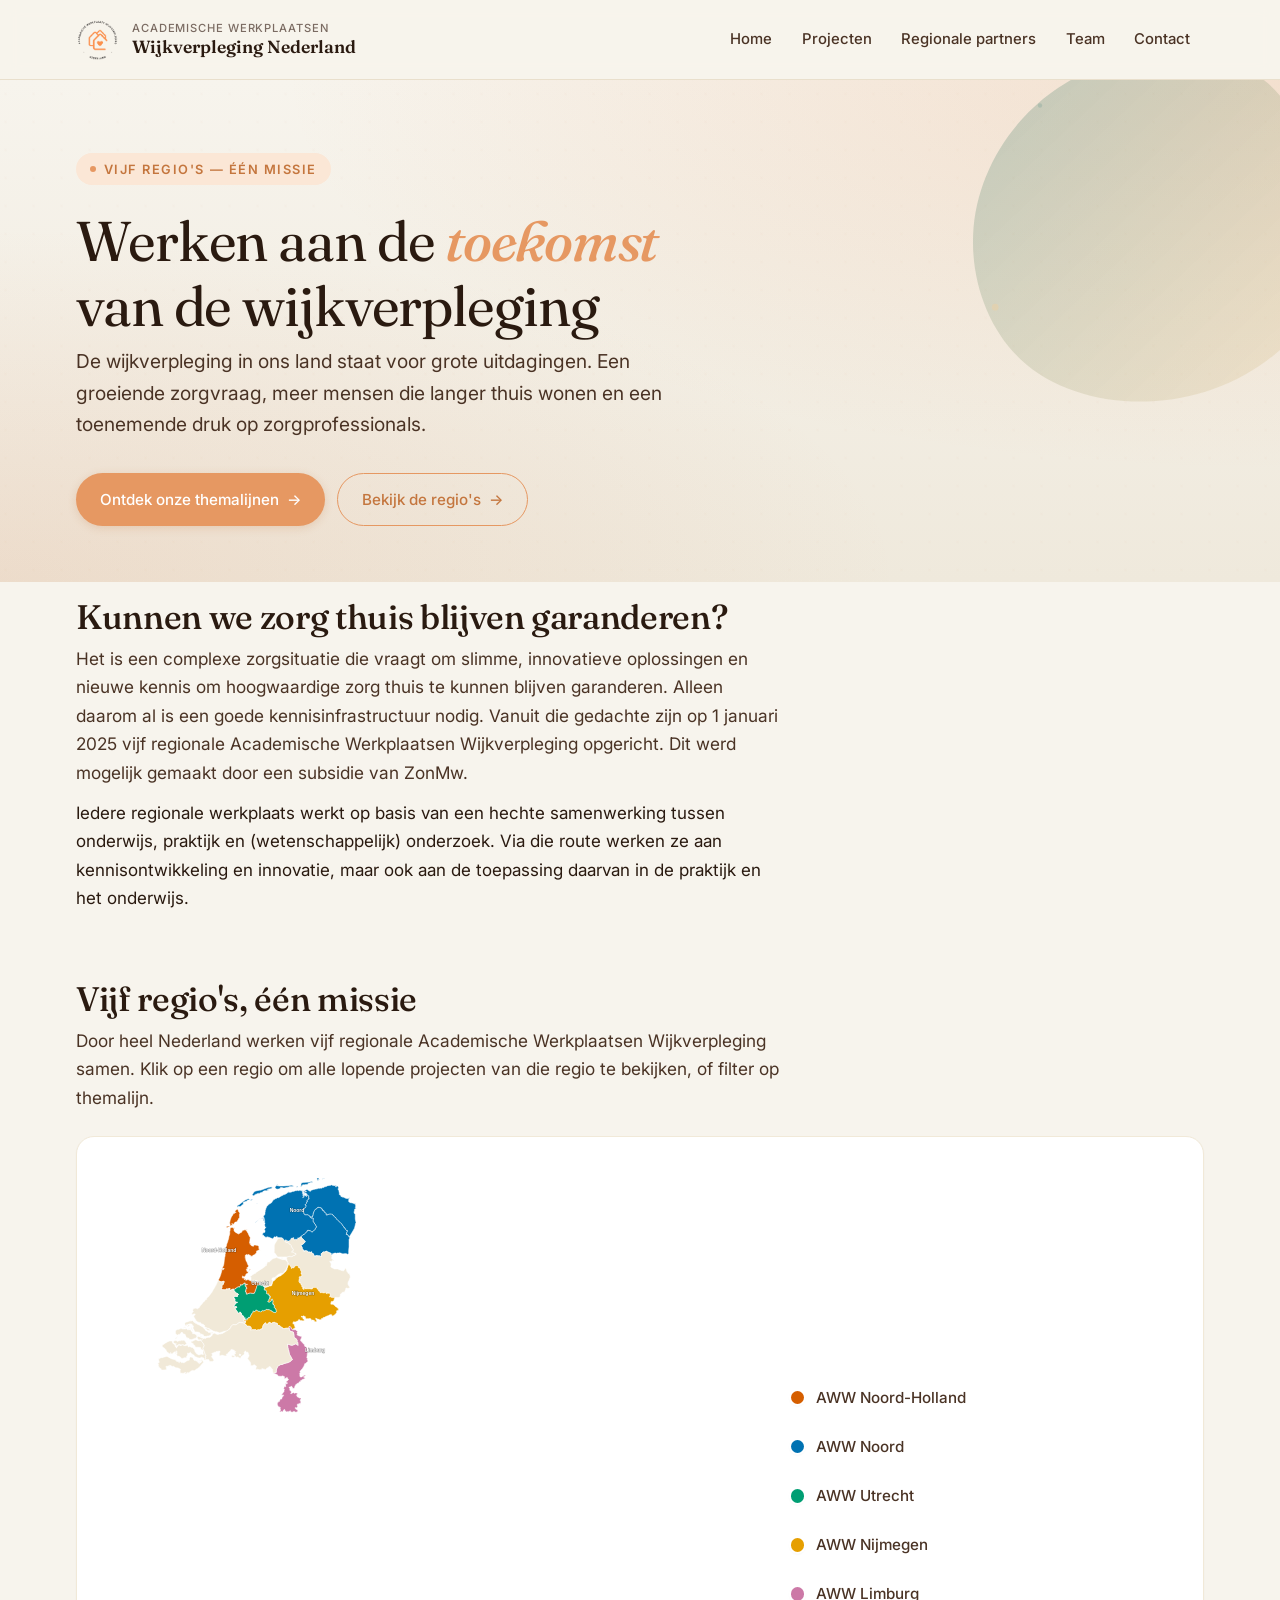
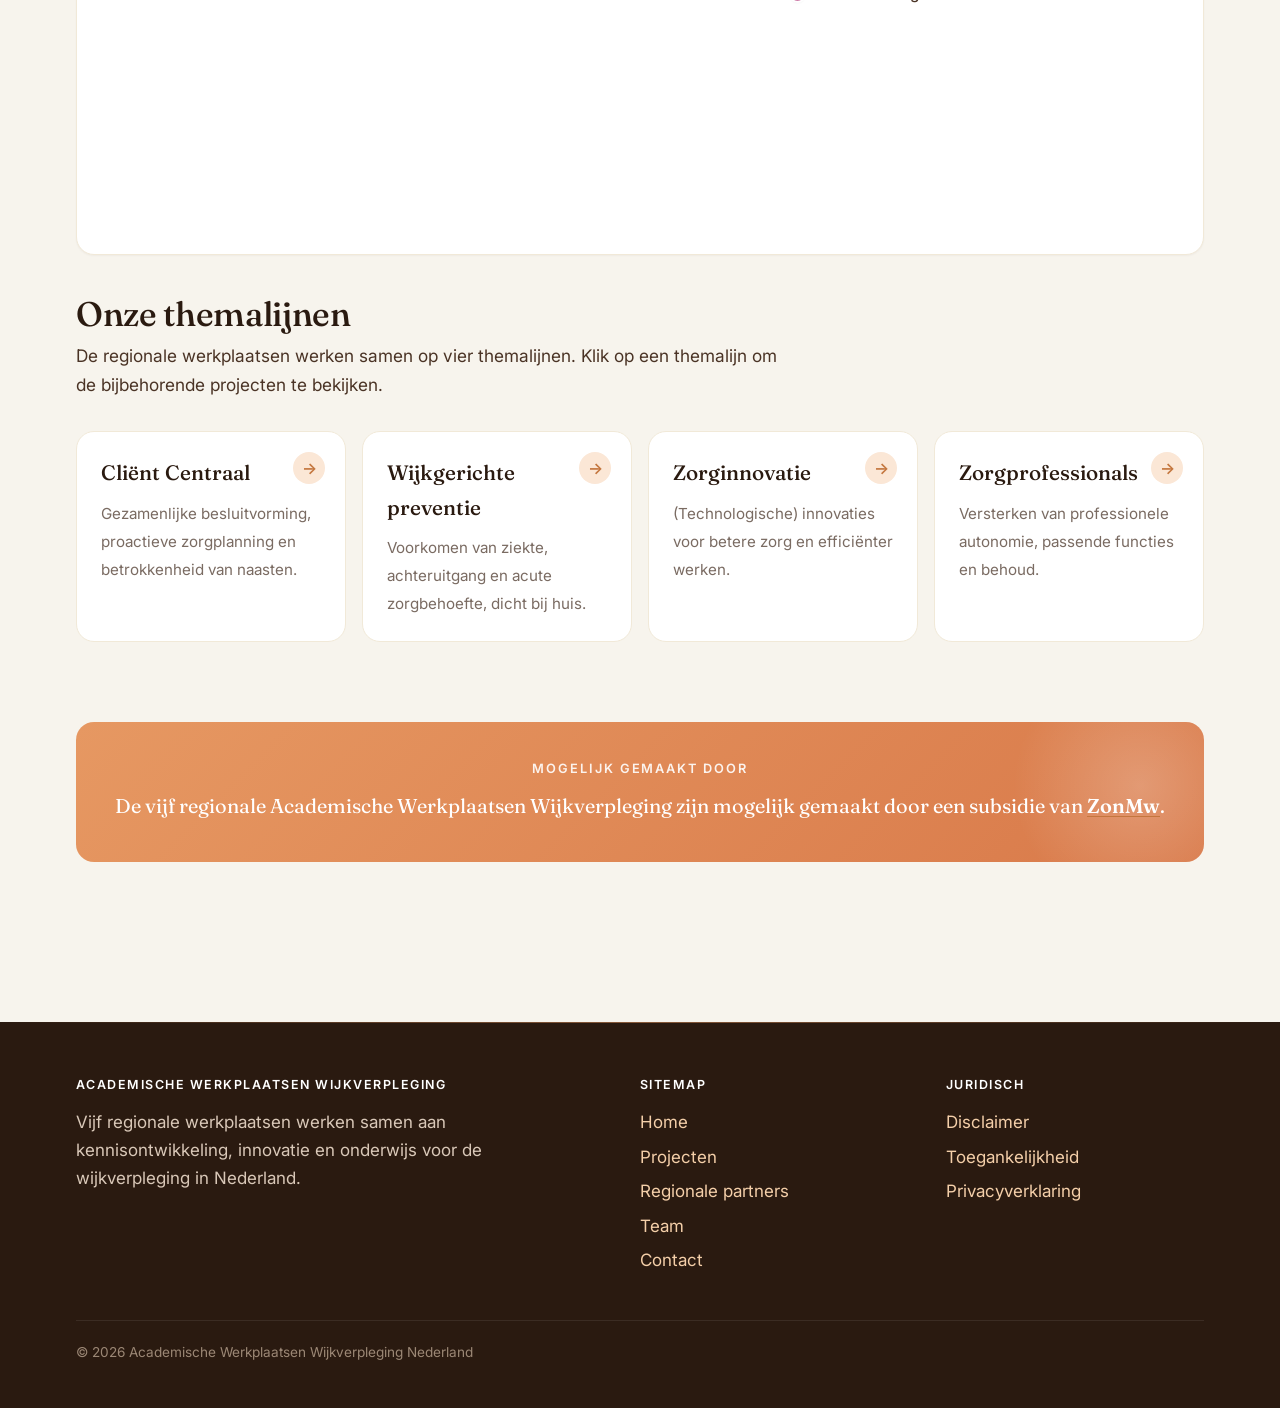
==== commit f17715fe: "Consolideer themalijn-pagina's naar één projecten.html met dubbele filter - Eén projecten.html verva" ====
--- a/index.html
+++ b/index.html
@@ -21,11 +21,8 @@
         <button class="nav-toggle" aria-expanded="false" aria-controls="main-nav">Menu</button>
         <nav class="site-nav" id="main-nav" aria-label="Hoofdnavigatie">
             <ul>
-                <li><a href="index.html" aria-current="page">Home</a></li>
-                <li><a href="client-centraal.html">Cliënt Centraal</a></li>
-                <li><a href="wijkgerichte-preventie.html">Wijkgerichte preventie</a></li>
-                <li><a href="zorg-innovatie.html">Zorginnovatie</a></li>
-                <li><a href="zorg-professionals.html">Zorgprofessionals</a></li>
+                <li><a href="index.html">Home</a></li>
+                <li><a href="projecten.html">Projecten</a></li>
                 <li><a href="regionale-partners.html">Regionale partners</a></li>
                 <li><a href="team.html">Team</a></li>
                 <li><a href="contact.html">Contact</a></li>
@@ -68,37 +65,37 @@
 
         <section class="section nl-map-section" aria-labelledby="regio-kaart">
             <h2 id="regio-kaart">Vijf regio's, één missie</h2>
-            <p>Door heel Nederland werken vijf regionale Academische Werkplaatsen Wijkverpleging samen. Klik op een regio om alle lopende projecten van die regio te bekijken.</p>
+            <p>Door heel Nederland werken vijf regionale Academische Werkplaatsen Wijkverpleging samen. Klik op een regio om alle lopende projecten van die regio te bekijken, of filter op themalijn.</p>
             <div class="nl-map">
                 <object class="nl-map-svg" type="image/svg+xml" data="nl-provinces.svg" aria-label="Kaart van Nederland met gekleurde AWW-regio's">Kaart van Nederland</object>
 
                 <ul class="nl-map-legend" aria-label="Regio's">
-                    <li><a href="regio-projecten.html?regio=noord-holland"><span class="legend-dot" style="background:#D55E00"></span>AWW Noord-Holland</a></li>
-                    <li><a href="regio-projecten.html?regio=noord"><span class="legend-dot" style="background:#0072B2"></span>AWW Noord</a></li>
-                    <li><a href="regio-projecten.html?regio=utrecht"><span class="legend-dot" style="background:#009E73"></span>AWW Utrecht</a></li>
-                    <li><a href="regio-projecten.html?regio=nijmegen"><span class="legend-dot" style="background:#E69F00"></span>AWW Nijmegen</a></li>
-                    <li><a href="regio-projecten.html?regio=limburg"><span class="legend-dot" style="background:#CC79A7"></span>AWW Limburg</a></li>
+                    <li><a href="projecten.html?regio=noord-holland"><span class="legend-dot" style="background:#D55E00"></span>AWW Noord-Holland</a></li>
+                    <li><a href="projecten.html?regio=noord"><span class="legend-dot" style="background:#0072B2"></span>AWW Noord</a></li>
+                    <li><a href="projecten.html?regio=utrecht"><span class="legend-dot" style="background:#009E73"></span>AWW Utrecht</a></li>
+                    <li><a href="projecten.html?regio=nijmegen"><span class="legend-dot" style="background:#E69F00"></span>AWW Nijmegen</a></li>
+                    <li><a href="projecten.html?regio=limburg"><span class="legend-dot" style="background:#CC79A7"></span>AWW Limburg</a></li>
                 </ul>
             </div>
         </section>
 
         <section class="section" aria-labelledby="themas">
             <h2 id="themas">Onze themalijnen</h2>
-            <p>De regionale werkplaatsen werken met een aantal themalijnen:</p>
+            <p>De regionale werkplaatsen werken samen op vier themalijnen. Klik op een themalijn om de bijbehorende projecten te bekijken.</p>
             <div class="themes">
-                <a class="theme-link" href="client-centraal.html">
+                <a class="theme-link" href="projecten.html?thema=client-centraal">
                     <strong>Cliënt Centraal</strong>
                     <span>Gezamenlijke besluitvorming, proactieve zorgplanning en betrokkenheid van naasten.</span>
                 </a>
-                <a class="theme-link" href="wijkgerichte-preventie.html">
+                <a class="theme-link" href="projecten.html?thema=wijkgerichte-preventie">
                     <strong>Wijkgerichte preventie</strong>
                     <span>Voorkomen van ziekte, achteruitgang en acute zorgbehoefte, dicht bij huis.</span>
                 </a>
-                <a class="theme-link" href="zorg-innovatie.html">
+                <a class="theme-link" href="projecten.html?thema=zorg-innovatie">
                     <strong>Zorginnovatie</strong>
                     <span>(Technologische) innovaties voor betere zorg en efficiënter werken.</span>
                 </a>
-                <a class="theme-link" href="zorg-professionals.html">
+                <a class="theme-link" href="projecten.html?thema=zorg-professionals">
                     <strong>Zorgprofessionals</strong>
                     <span>Versterken van professionele autonomie, passende functies en behoud.</span>
                 </a>
@@ -123,6 +120,7 @@
                 <h4>Sitemap</h4>
                 <ul>
                     <li><a href="index.html">Home</a></li>
+                    <li><a href="projecten.html">Projecten</a></li>
                     <li><a href="regionale-partners.html">Regionale partners</a></li>
                     <li><a href="team.html">Team</a></li>
                     <li><a href="contact.html">Contact</a></li>
--- a/styles.css
+++ b/styles.css
@@ -679,48 +679,77 @@
 .button:hover::after { transform: translateX(3px); }
 
 /* ============================================================
-   Region pills + filtered project page
+   Filter pills + projecten page
    ============================================================ */
 .page-subtitle {
     margin: 0.5rem 0 0;
     color: var(--color-ink-soft);
     font-size: 1.05rem;
-    max-width: 42rem;
-}
-.region-pills {
+    max-width: 44rem;
+}
+
+.filter-group {
+    margin-top: 1.5rem;
+    display: flex;
+    flex-wrap: wrap;
+    align-items: center;
+    gap: 0.6rem 0.85rem;
+}
+.filter-group + .filter-group {
+    margin-top: 0.85rem;
+}
+.filter-label {
+    font-size: 0.78rem;
+    font-weight: 700;
+    text-transform: uppercase;
+    letter-spacing: 0.1em;
+    color: var(--color-muted);
+    margin-right: 0.25rem;
+    min-width: 5.5rem;
+}
+.filter-pills {
     list-style: none;
     padding: 0;
-    margin: 1.5rem 0 0;
+    margin: 0;
     display: flex;
     flex-wrap: wrap;
+    gap: 0.45rem;
+}
+.filter-pill {
+    display: inline-flex;
+    align-items: center;
     gap: 0.5rem;
-}
-.region-pill {
-    display: inline-flex;
-    align-items: center;
-    gap: 0.5rem;
-    padding: 0.5rem 0.95rem;
+    padding: 0.42rem 0.9rem;
     background: var(--color-surface);
     border: 1px solid var(--color-border);
     border-radius: 999px;
     color: var(--color-ink);
     text-decoration: none;
-    font-size: 0.9rem;
-    font-weight: 500;
-    transition: background var(--transition), border-color var(--transition), transform var(--transition), box-shadow var(--transition);
-}
-.region-pill:hover {
+    font-size: 0.88rem;
+    font-weight: 500;
+    transition: background var(--transition), border-color var(--transition), transform var(--transition), box-shadow var(--transition), color var(--transition);
+}
+.filter-pill:hover {
     border-color: var(--color-accent);
+    color: var(--color-accent-dark);
     transform: translateY(-1px);
     box-shadow: var(--shadow-sm);
 }
-.region-pill.is-active {
+.filter-pill.is-active {
     background: var(--color-ink);
     color: #fff;
     border-color: var(--color-ink);
 }
-.region-pill.is-active .pill-dot {
+.filter-pill.is-active:hover {
+    color: #fff;
+    border-color: var(--color-ink);
+}
+.filter-pill.is-active .pill-dot {
     box-shadow: 0 0 0 2px rgba(255,255,255,0.3);
+}
+.filter-pill-all {
+    background: var(--color-bg-alt);
+    font-weight: 600;
 }
 .pill-dot {
     width: 0.7rem;
@@ -729,42 +758,52 @@
     flex-shrink: 0;
     box-shadow: 0 0 0 2px rgba(0,0,0,0.05);
 }
-.region-pill-all {
-    background: var(--color-bg-alt);
-}
-
-.region-section { padding-top: 1.5rem; }
-.region-section + .region-section {
+
+.filter-status {
+    margin: 1.25rem 0 0;
+    color: var(--color-ink-soft);
+    font-size: 0.92rem;
+}
+.filter-status strong {
+    color: var(--color-accent-dark);
+    font-weight: 600;
+}
+
+.theme-section { padding-top: 1.5rem; }
+.theme-section + .theme-section {
     border-top: 1px solid var(--color-border-soft);
     margin-top: 2rem;
     padding-top: 2rem;
 }
-.region-section h2 {
-    margin-top: 0;
-}
-.region-theme-heading {
-    margin: 1.75rem 0 0.5rem;
-    font-family: var(--font-body);
-    font-size: 0.78rem;
-    font-weight: 700;
-    text-transform: uppercase;
-    letter-spacing: 0.12em;
-    color: var(--color-accent-dark);
-}
-.region-theme-heading a {
-    color: inherit;
-    text-decoration: none;
-    border-bottom: 1px dotted var(--color-accent);
-}
-.region-theme-heading a:hover {
-    color: var(--color-accent);
-}
-.region-empty {
-    padding: 1.5rem 1.75rem;
+.theme-section h2 { margin-top: 0; }
+.theme-intro {
+    max-width: 44rem;
+    color: var(--color-ink-soft);
+    font-size: 1.05rem;
+    margin: 0.25rem 0 1.5rem;
+}
+
+.empty-state {
+    text-align: center;
+    padding: 3rem 2rem;
     background: var(--color-bg-alt);
     border-radius: var(--radius-lg);
-    color: var(--color-muted);
-    font-style: italic;
+    border: 1px dashed var(--color-border);
+    margin: 2rem 0;
+}
+.empty-state h2 {
+    margin: 0 0 0.5rem;
+    font-size: 1.4rem;
+}
+.empty-state p {
+    margin: 0 auto 1.5rem;
+    max-width: 32rem;
+    color: var(--color-ink-soft);
+}
+
+@media (max-width: 720px) {
+    .filter-label { min-width: 0; flex-basis: 100%; }
+    .filter-group { flex-direction: column; align-items: flex-start; gap: 0.5rem; }
 }
 
 /* ============================================================
@@ -774,18 +813,18 @@
 .nl-map {
     margin-top: 1.5rem;
     display: grid;
-    grid-template-columns: minmax(280px, 1fr) 1fr;
-    gap: 2.5rem;
+    grid-template-columns: minmax(380px, 1.6fr) minmax(220px, 1fr);
+    gap: 3rem;
     align-items: center;
     background: var(--color-surface);
     border: 1px solid var(--color-border-soft);
     border-radius: var(--radius-lg);
-    padding: 2rem 2.25rem;
+    padding: 2.5rem 3rem;
     box-shadow: var(--shadow-sm);
 }
 .nl-map-svg {
     width: 100%;
-    max-width: 360px;
+    max-width: 540px;
     height: auto;
     display: block;
     margin: 0 auto;
@@ -829,14 +868,17 @@
     box-shadow: 0 0 0 2px #fff, 0 1px 3px rgba(0,0,0,0.15);
 }
 
-@media (max-width: 720px) {
+@media (max-width: 900px) {
     .nl-map {
         grid-template-columns: 1fr;
-        gap: 1rem;
-        padding: 1.5rem;
+        gap: 1.5rem;
+        padding: 2rem;
     }
-    .nl-map-svg { max-width: 280px; }
-    .nl-dot-label { opacity: 1; }
+    .nl-map-svg { max-width: 420px; }
+}
+@media (max-width: 560px) {
+    .nl-map { padding: 1.5rem; }
+    .nl-map-svg { max-width: 320px; }
 }
 
 /* Funders block (homepage) */
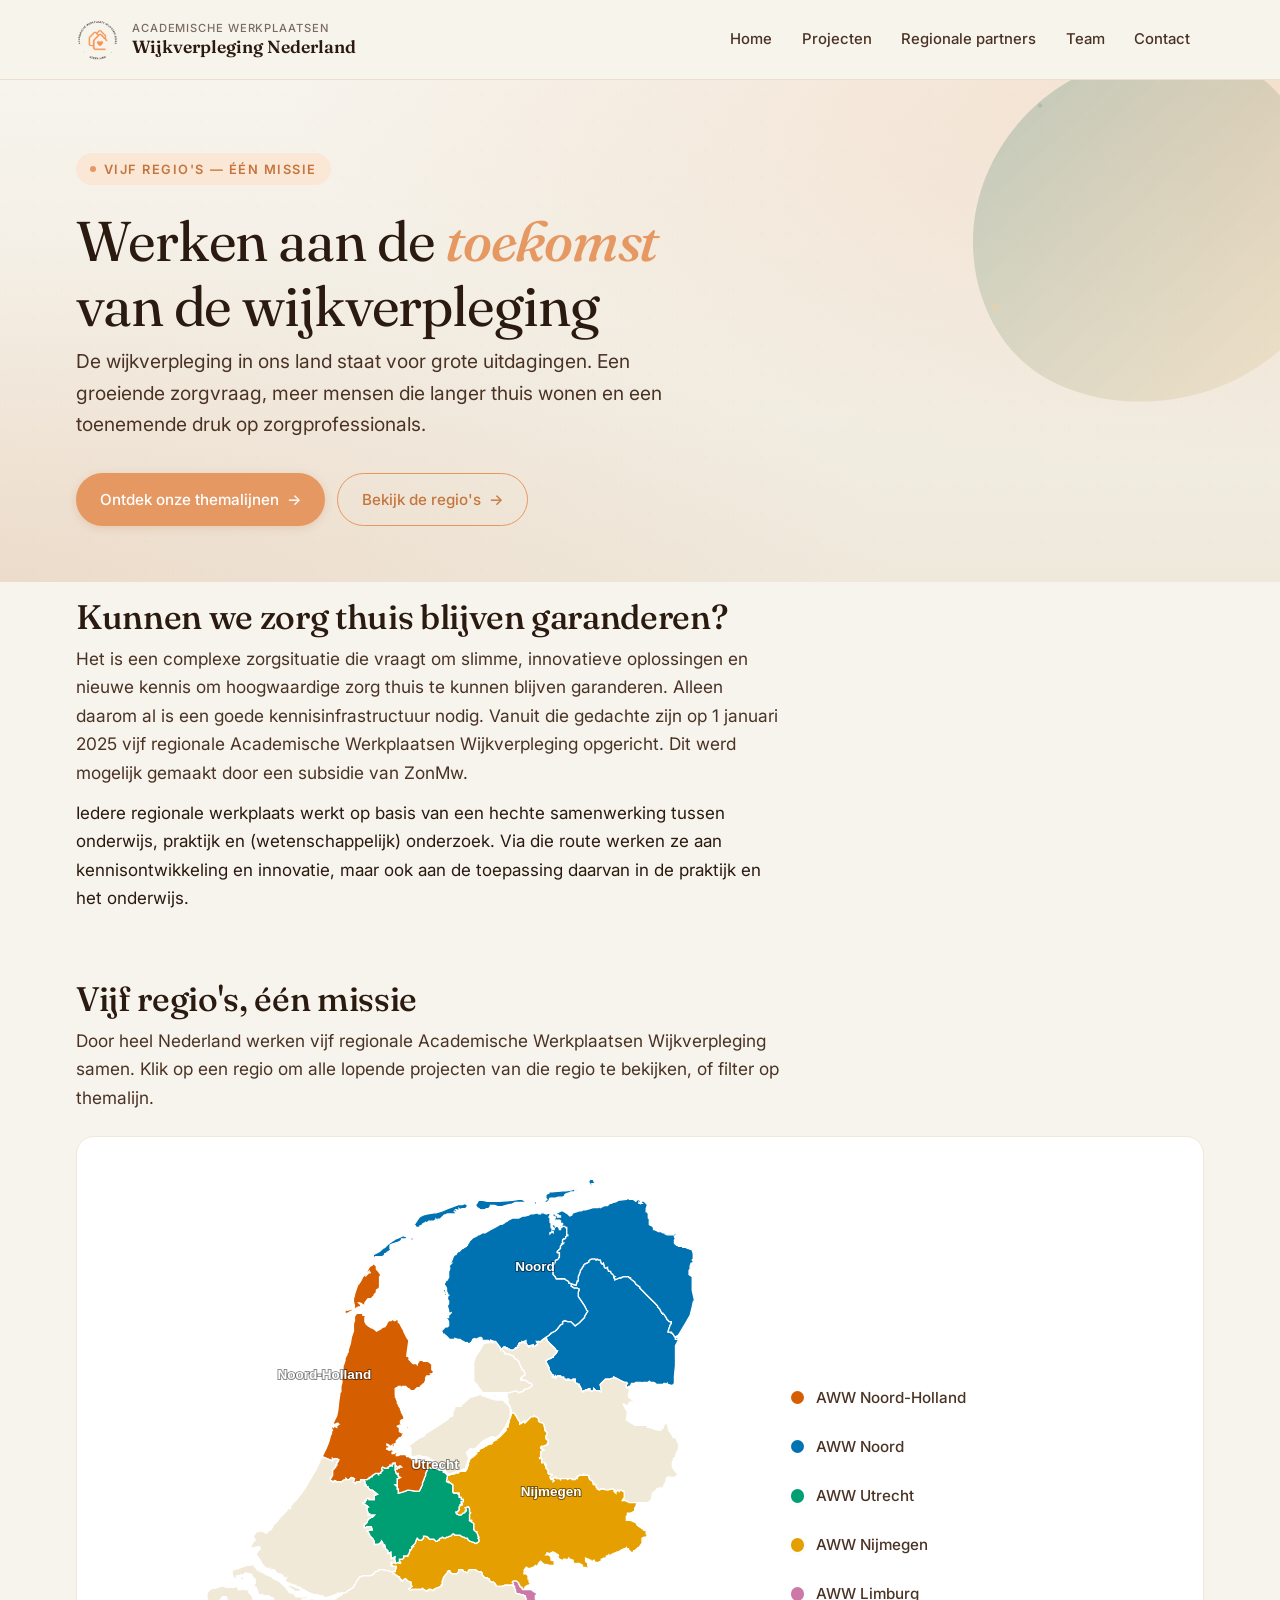
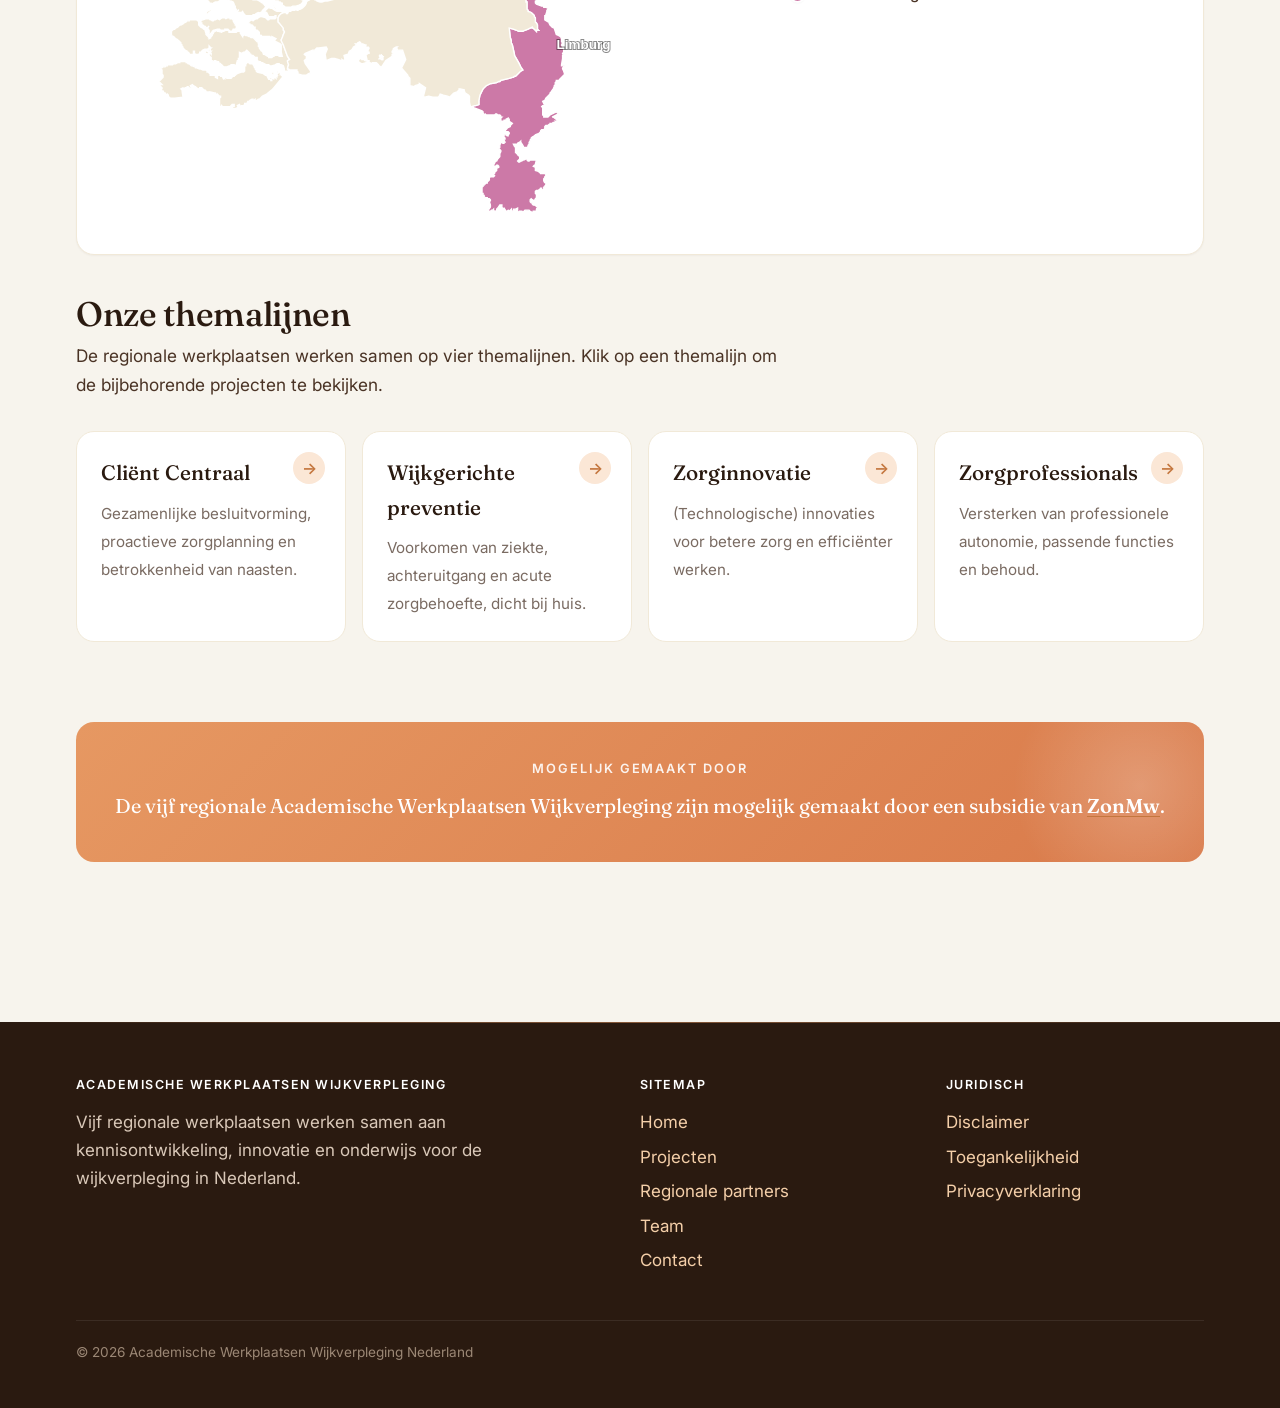
==== commit 2d334b9b: "Inline NL-kaart SVG zodat hij betrouwbaar schaalt Het <object>-element rendert SVG niet betrouwbaar " ====
--- a/index.html
+++ b/index.html
@@ -67,7 +67,291 @@
             <h2 id="regio-kaart">Vijf regio's, één missie</h2>
             <p>Door heel Nederland werken vijf regionale Academische Werkplaatsen Wijkverpleging samen. Klik op een regio om alle lopende projecten van die regio te bekijken, of filter op themalijn.</p>
             <div class="nl-map">
-                <object class="nl-map-svg" type="image/svg+xml" data="nl-provinces.svg" aria-label="Kaart van Nederland met gekleurde AWW-regio's">Kaart van Nederland</object>
+                <svg class="nl-map-svg" xmlns="http://www.w3.org/2000/svg" viewBox="0 0 200 236" preserveAspectRatio="xMidYMid meet" role="img" aria-label="Kaart van Nederland met gekleurde AWW-regio's">
+                  <style>
+                    .nl-province { stroke: #ffffff; stroke-width: 0.5; transition: filter 0.2s; }
+                    .nl-link { cursor: pointer; outline: none; }
+                    .nl-link:hover .nl-province,
+                    .nl-link:focus-visible .nl-province {
+                      filter: brightness(1.15) drop-shadow(0 1px 3px rgba(0,0,0,0.25));
+                    }
+                    .nl-region-label {
+                      font-family: -apple-system, "Segoe UI", "Helvetica Neue", Arial, sans-serif;
+                      font-size: 5px;
+                      font-weight: 700;
+                      fill: #ffffff;
+                      text-anchor: middle;
+                      pointer-events: none;
+                      paint-order: stroke;
+                      stroke: rgba(0, 0, 0, 0.45);
+                      stroke-width: 0.7;
+                    }
+                  </style>
+                
+                  
+                  
+                  
+                <a class="nl-link" data-region="noord" href="projecten.html?regio=noord" target="_top">
+                  <path class="nl-province" data-province="Drenthe" data-region="noord"
+                     style="fill:#0072B2;fill-opacity:1;fill-rule:evenodd"
+                     d="M 161.05556,30.326251 L 160.28093,30.713711 L 159.89361,31.101171 L 159.89361,31.488641 L 159.11898,31.876101 L 158.34435,32.263561 L 157.95703,32.651021 L 157.95703,33.038481 L 157.56972,33.425941 L 157.1824,34.200861 L 156.79508,34.588321 L 156.79508,34.975791 L 156.02045,36.913091 L 156.02045,37.300551 L 156.02045,38.462941 L 155.63314,38.462941 L 155.24582,40.012781 L 154.8585,40.012781 L 153.69656,39.625321 L 153.30924,40.400241 L 154.47119,41.175171 L 155.63314,41.175171 L 156.40777,41.562631 L 156.02045,42.725011 L 156.02045,43.887391 L 156.02045,44.274861 L 156.79508,45.437241 L 158.34435,47.762011 L 158.73166,48.536931 L 159.11898,49.311851 L 159.5063,49.699311 L 158.34435,51.636621 L 158.34435,52.024081 L 157.95703,52.411541 L 157.56972,52.799001 L 156.40777,53.961391 L 154.8585,55.123771 L 153.30924,53.573931 L 152.14729,53.573931 L 150.98534,53.186461 L 150.21071,53.573931 L 150.21071,53.961391 L 150.21071,54.348851 L 149.43608,54.736311 L 148.27413,56.286151 L 147.88682,56.673621 L 147.4995,57.061081 L 145.95024,57.836001 L 145.17561,58.610921 L 144.01366,59.385841 L 144.40097,60.160771 L 144.40097,60.548231 L 145.56292,61.710611 L 145.95024,62.098071 L 146.72487,62.872991 L 147.11219,63.260461 L 147.4995,63.647921 L 147.88682,64.422841 L 148.27413,64.422841 L 147.88682,65.197761 L 147.4995,65.585221 L 146.72487,66.360151 L 146.72487,66.747611 L 146.33755,66.747611 L 145.95024,67.135071 L 144.78829,67.522531 L 144.40097,67.909991 L 144.01366,67.909991 L 144.01366,68.297451 L 144.40097,69.072371 L 144.78829,69.847301 L 145.17561,70.622221 L 145.17561,71.009681 L 145.17561,71.397141 L 145.95024,72.559531 L 145.95024,72.946991 L 146.72487,73.334451 L 146.72487,73.721911 L 146.33755,74.109371 L 147.4995,74.496831 L 147.11219,74.109371 L 147.4995,73.721911 L 147.4995,74.109371 L 147.88682,74.496831 L 147.88682,74.109371 L 148.27413,73.721911 L 148.66145,73.721911 L 149.04876,73.721911 L 149.43608,73.721911 L 149.43608,74.109371 L 149.8234,74.109371 L 150.21071,74.109371 L 150.59803,74.109371 L 150.59803,74.496831 L 150.98534,74.884291 L 151.37266,74.884291 L 151.37266,75.271751 L 151.75998,75.271751 L 152.14729,75.271751 L 152.14729,74.884291 L 152.53461,74.884291 L 152.53461,75.271751 L 152.92192,75.271751 L 153.30924,75.271751 L 153.69656,75.271751 L 154.08387,74.884291 L 154.47119,74.884291 L 154.8585,74.884291 L 154.8585,75.271751 L 154.47119,75.271751 L 154.47119,75.659221 L 154.8585,75.659221 L 154.8585,76.046681 L 155.24582,76.434141 L 155.63314,76.434141 L 156.02045,76.821601 L 156.40777,76.821601 L 156.40777,77.209061 L 156.40777,77.596521 L 156.79508,77.596521 L 156.79508,77.983981 L 157.1824,78.371441 L 157.1824,79.146371 L 157.56972,79.533831 L 157.95703,79.533831 L 157.95703,79.146371 L 158.34435,79.146371 L 158.73166,79.146371 L 158.73166,78.758911 L 159.11898,78.758911 L 159.11898,79.146371 L 159.5063,79.146371 L 159.5063,78.758911 L 159.89361,78.371441 L 160.28093,78.371441 L 160.28093,78.758911 L 160.28093,79.146371 L 160.66824,79.146371 L 161.05556,79.533831 L 161.44287,79.146371 L 161.83019,78.758911 L 161.83019,78.371441 L 162.21751,78.758911 L 162.60482,79.146371 L 163.37945,79.146371 L 163.76677,79.146371 L 164.15409,79.533831 L 164.5414,79.533831 L 164.5414,79.146371 L 164.15409,76.821601 L 164.92872,76.046681 L 165.70335,75.271751 L 166.09067,74.884291 L 167.63993,74.884291 L 168.80188,74.496831 L 169.18919,74.496831 L 169.18919,74.109371 L 169.96383,74.496831 L 170.73846,74.884291 L 171.51309,75.271751 L 173.06235,76.046681 L 173.83698,76.046681 L 174.2243,76.434141 L 173.83698,76.821601 L 173.83698,77.209061 L 173.83698,77.596521 L 173.83698,77.983981 L 174.2243,77.983981 L 174.61162,77.596521 L 174.99893,77.596521 L 175.38625,77.209061 L 175.77356,76.434141 L 176.5482,76.434141 L 176.93551,76.434141 L 177.32283,76.046681 L 177.71014,76.046681 L 178.09746,76.046681 L 178.48478,76.046681 L 178.87209,76.046681 L 179.25941,76.046681 L 179.64672,76.434141 L 180.03404,76.046681 L 180.42136,76.046681 L 181.19599,76.046681 L 181.97062,76.046681 L 182.35793,75.659221 L 182.74525,76.046681 L 183.51988,76.046681 L 183.9072,76.046681 L 184.68183,76.434141 L 184.68183,76.821601 L 185.06915,76.821601 L 185.84378,76.821601 L 186.23109,76.821601 L 186.61841,76.821601 L 187.39304,76.821601 L 187.78036,76.434141 L 188.16767,76.434141 L 188.55499,76.821601 L 188.94231,76.434141 L 188.94231,76.821601 L 189.32962,76.821601 L 190.49157,77.209061 L 190.87889,77.209061 L 191.65352,76.434141 L 191.65352,76.046681 L 191.65352,75.271751 L 191.65352,73.721911 L 192.04083,69.847301 L 192.04083,64.810301 L 192.04083,62.485531 L 193.20278,60.160771 L 192.04083,60.160771 L 192.04083,59.385841 L 191.65352,58.998381 L 190.87889,57.836001 L 190.49157,57.836001 L 190.49157,57.448541 L 189.32962,57.448541 L 189.32962,57.061081 L 190.10425,54.736311 L 190.49157,54.348851 L 190.49157,53.573931 L 189.71694,53.573931 L 189.32962,53.186461 L 188.94231,52.799001 L 188.55499,52.024081 L 187.78036,50.861701 L 187.39304,50.861701 L 187.39304,50.474241 L 187.00573,50.474241 L 186.61841,49.699311 L 186.23109,48.924391 L 185.84378,48.536931 L 185.45646,48.149471 L 185.45646,47.762011 L 185.06915,47.374551 L 184.29451,46.599621 L 183.51988,45.824701 L 183.13257,45.437241 L 181.19599,43.499931 L 180.03404,42.337551 L 178.87209,41.175171 L 178.87209,40.787701 L 177.32283,39.625321 L 176.93551,38.850401 L 175.38625,37.688011 L 175.38625,37.300551 L 174.99893,37.300551 L 174.61162,36.913091 L 174.2243,36.913091 L 173.83698,36.913091 L 172.67504,36.913091 L 171.9004,37.300551 L 171.51309,37.300551 L 169.57651,38.075481 L 169.57651,37.688011 L 169.18919,37.300551 L 169.57651,36.913091 L 169.18919,36.913091 L 169.18919,36.525631 L 168.80188,36.138171 L 168.41456,35.750711 L 168.02725,35.363251 L 168.02725,34.975791 L 167.25261,34.975791 L 167.25261,34.588321 L 166.8653,34.200861 L 166.8653,33.813401 L 166.8653,33.425941 L 166.09067,33.813401 L 165.70335,33.425941 L 165.70335,33.038481 L 165.31603,31.876101 L 164.92872,32.263561 L 164.5414,31.876101 L 164.15409,30.713711 L 163.37945,30.713711 L 162.99214,30.326251 L 162.60482,30.713711 L 162.21751,30.326251 L 161.83019,30.326251 L 161.05556,30.326251 z M 192.04083,59.385841 L 192.42815,59.385841 L 192.42815,58.998381 L 192.04083,59.385841 z "
+                     id="Drenthe"
+                     inkscape:label="Drenthe" />
+                </a>
+                  <path class="nl-province" data-province="Overijssel"
+                     style="fill:#f1e9d8;fill-opacity:1;fill-rule:evenodd"
+                     d="M 144.01366,59.385841 L 142.85171,60.160771 L 142.46439,60.548231 L 142.07708,60.935691 L 140.91513,60.935691 L 140.52781,60.935691 L 140.91513,61.710611 L 140.91513,62.098071 L 140.52781,62.098071 L 140.1405,62.485531 L 139.36587,62.872991 L 139.36587,62.098071 L 138.20392,62.485531 L 137.8166,62.872991 L 137.8166,62.485531 L 137.42929,62.485531 L 137.04197,62.098071 L 136.65466,61.323151 L 136.65466,60.548231 L 135.88002,60.935691 L 135.88002,61.323151 L 135.10539,60.935691 L 135.10539,61.323151 L 134.33076,61.323151 L 133.94344,61.710611 L 133.94344,62.098071 L 133.55613,62.485531 L 133.55613,62.872991 L 133.16881,63.260461 L 132.7815,63.260461 L 132.7815,63.647921 L 132.39418,63.647921 L 132.00686,64.035381 L 131.61955,64.035381 L 131.23223,64.035381 L 130.84492,64.035381 L 130.4576,63.647921 L 130.07028,63.647921 L 129.68297,63.647921 L 129.68297,63.260461 L 129.29565,63.260461 L 128.90834,63.260461 L 128.90834,62.872991 L 128.52102,62.872991 L 127.74639,63.647921 L 128.1337,64.422841 L 128.52102,64.810301 L 128.90834,65.197761 L 128.90834,65.585221 L 129.68297,65.585221 L 130.4576,65.585221 L 130.84492,65.972681 L 132.00686,66.360151 L 132.39418,67.135071 L 132.7815,67.522531 L 133.16881,67.522531 L 133.94344,68.297451 L 134.33076,69.459841 L 135.10539,71.009681 L 135.10539,71.397141 L 135.49271,71.397141 L 135.88002,71.784601 L 135.88002,72.172061 L 136.26734,72.559531 L 136.26734,72.946991 L 136.26734,73.334451 L 135.49271,73.721911 L 135.10539,74.109371 L 134.71808,74.496831 L 134.71808,74.884291 L 134.71808,75.271751 L 135.10539,75.271751 L 135.10539,74.884291 L 135.88002,75.271751 L 136.26734,75.271751 L 137.04197,75.659221 L 137.42929,76.046681 L 137.8166,76.434141 L 138.59123,76.434141 L 138.97855,77.209061 L 138.59123,77.596521 L 137.42929,78.371441 L 137.04197,78.371441 L 135.88002,78.758911 L 135.88002,79.146371 L 135.10539,79.533831 L 134.71808,79.533831 L 133.94344,79.921291 L 133.55613,79.533831 L 133.16881,79.146371 L 130.07028,79.921291 L 129.68297,80.308751 L 129.68297,81.083671 L 129.68297,81.471131 L 129.68297,81.858601 L 130.07028,82.246061 L 130.07028,82.633521 L 128.52102,82.246061 L 128.90834,82.633521 L 129.29565,82.633521 L 129.68297,82.633521 L 129.68297,83.020981 L 130.07028,83.408441 L 130.07028,83.795901 L 130.07028,84.183361 L 130.4576,84.570821 L 130.84492,84.958291 L 130.84492,85.345751 L 130.84492,85.733211 L 131.23223,86.120671 L 131.23223,86.895591 L 131.23223,87.670511 L 132.00686,87.283051 L 132.39418,87.670511 L 133.16881,88.832901 L 133.55613,89.607821 L 134.33076,90.770201 L 134.33076,91.545131 L 135.10539,91.157661 L 135.49271,90.770201 L 135.88002,90.382741 L 135.88002,90.770201 L 136.26734,91.157661 L 136.65466,90.770201 L 137.42929,89.995281 L 138.20392,89.220361 L 138.59123,88.832901 L 138.97855,88.832901 L 139.36587,88.832901 L 139.75318,88.445441 L 140.1405,88.832901 L 140.52781,88.832901 L 140.91513,89.220361 L 141.30245,89.607821 L 141.30245,89.995281 L 141.30245,90.382741 L 141.68976,90.770201 L 142.85171,91.157661 L 143.23903,91.545131 L 143.23903,91.932591 L 143.62634,93.094971 L 143.62634,93.869891 L 144.01366,94.257351 L 144.40097,94.644821 L 144.40097,95.419741 L 144.01366,95.807201 L 144.01366,96.194661 L 144.01366,96.969581 L 144.40097,97.357041 L 144.78829,97.357041 L 144.78829,97.744511 L 144.78829,98.131971 L 144.78829,98.906891 L 144.40097,98.906891 L 144.40097,99.294351 L 144.01366,99.294351 L 143.23903,99.681811 L 142.46439,99.681811 L 142.46439,100.06927 L 142.07708,100.06927 L 142.07708,100.45673 L 142.46439,100.8442 L 142.85171,100.8442 L 143.23903,101.23166 L 142.85171,101.23166 L 142.46439,101.61912 L 142.07708,101.61912 L 142.07708,102.39404 L 142.07708,103.16896 L 142.07708,103.94389 L 141.68976,103.94389 L 141.68976,104.33135 L 142.07708,104.33135 L 142.46439,104.33135 L 142.46439,104.71881 L 142.46439,105.88119 L 142.85171,105.88119 L 143.23903,105.88119 L 143.62634,105.88119 L 143.62634,106.26865 L 143.62634,106.65611 L 144.01366,106.65611 L 144.01366,107.8185 L 144.40097,108.20596 L 144.78829,108.59342 L 144.78829,108.98088 L 144.78829,109.36834 L 144.78829,109.7558 L 145.17561,110.14327 L 145.56292,110.14327 L 145.95024,110.14327 L 146.33755,110.14327 L 146.33755,110.53073 L 145.95024,110.53073 L 145.56292,110.91819 L 145.56292,111.30565 L 145.95024,112.08057 L 146.33755,112.08057 L 146.72487,112.08057 L 146.72487,111.69311 L 147.4995,111.30565 L 147.88682,111.30565 L 147.88682,111.69311 L 148.66145,111.69311 L 149.04876,111.69311 L 149.43608,112.08057 L 149.43608,111.69311 L 149.8234,111.69311 L 150.21071,111.69311 L 150.59803,111.69311 L 151.37266,111.69311 L 151.75998,111.69311 L 152.14729,112.08057 L 152.53461,111.69311 L 152.92192,111.69311 L 153.30924,111.69311 L 153.69656,111.69311 L 153.69656,112.08057 L 154.8585,112.08057 L 154.8585,111.69311 L 155.63314,111.69311 L 155.63314,110.91819 L 156.02045,110.91819 L 156.40777,110.53073 L 157.1824,110.53073 L 157.56972,110.53073 L 157.95703,110.14327 L 157.95703,110.53073 L 158.34435,110.53073 L 158.73166,110.53073 L 159.5063,110.53073 L 159.89361,110.53073 L 159.89361,110.91819 L 159.89361,111.30565 L 160.28093,112.08057 L 161.44287,112.85549 L 161.44287,113.63042 L 161.83019,113.63042 L 161.83019,114.01788 L 162.60482,114.01788 L 162.60482,114.7928 L 162.99214,115.18026 L 162.99214,115.56772 L 163.37945,115.56772 L 163.76677,115.95518 L 164.5414,115.56772 L 164.92872,115.56772 L 166.8653,115.95518 L 168.41456,115.56772 L 168.80188,115.56772 L 169.57651,115.95518 L 169.18919,116.34264 L 169.57651,116.73011 L 169.96383,117.11757 L 169.96383,116.73011 L 170.35114,116.34264 L 170.73846,115.95518 L 171.12577,116.34264 L 171.12577,116.73011 L 171.51309,115.95518 L 171.9004,115.95518 L 173.06235,116.73011 L 173.06235,117.11757 L 173.06235,117.50503 L 173.06235,118.66741 L 172.28772,119.8298 L 173.06235,119.8298 L 173.44967,119.8298 L 174.2243,120.21726 L 174.99893,120.60472 L 175.38625,120.60472 L 177.71014,120.60472 L 180.80867,120.60472 L 181.97062,120.60472 L 182.35793,120.21726 L 182.74525,119.8298 L 183.13257,119.44233 L 183.13257,119.05487 L 183.51988,117.11757 L 183.9072,117.11757 L 183.9072,116.73011 L 185.06915,115.95518 L 185.06915,115.56772 L 186.23109,115.18026 L 187.39304,115.18026 L 187.78036,114.40534 L 187.78036,114.01788 L 188.16767,113.63042 L 188.16767,113.24295 L 188.55499,112.85549 L 188.55499,112.46803 L 188.55499,112.08057 L 188.55499,111.69311 L 188.94231,111.30565 L 189.71694,110.91819 L 190.10425,111.30565 L 190.49157,111.30565 L 190.87889,111.30565 L 191.65352,111.30565 L 192.81546,110.53073 L 192.81546,110.14327 L 191.65352,108.59342 L 191.2662,108.20596 L 191.2662,107.43104 L 190.87889,107.43104 L 190.87889,107.04358 L 190.87889,106.65611 L 190.87889,106.26865 L 190.87889,105.88119 L 191.2662,104.71881 L 191.2662,104.33135 L 191.65352,104.33135 L 191.65352,103.94389 L 192.04083,103.94389 L 192.04083,103.55642 L 192.04083,103.16896 L 192.42815,102.39404 L 192.42815,102.00658 L 193.20278,100.8442 L 193.20278,98.906891 L 192.42815,97.357041 L 192.42815,96.969581 L 192.42815,96.582121 L 192.04083,96.582121 L 191.65352,96.582121 L 191.2662,96.582121 L 190.87889,95.807201 L 190.49157,95.032281 L 189.71694,94.257351 L 189.71694,93.869891 L 189.32962,93.094971 L 189.32962,92.320051 L 188.94231,91.545131 L 188.94231,91.157661 L 188.55499,91.157661 L 188.16767,91.157661 L 187.78036,91.932591 L 187.39304,93.094971 L 186.61841,93.482431 L 186.61841,93.869891 L 186.23109,93.869891 L 184.29451,93.482431 L 183.51988,93.094971 L 182.35793,92.707511 L 181.5833,92.707511 L 181.97062,91.932591 L 181.19599,91.932591 L 180.03404,91.932591 L 177.71014,91.932591 L 176.93551,91.932591 L 176.5482,91.545131 L 174.99893,90.770201 L 174.61162,90.382741 L 173.83698,89.995281 L 174.2243,86.895591 L 173.44967,85.733211 L 172.67504,84.183361 L 173.06235,84.183361 L 173.83698,84.570821 L 174.61162,84.570821 L 174.99893,83.408441 L 175.77356,83.408441 L 176.5482,83.795901 L 176.93551,83.408441 L 174.61162,81.471131 L 174.61162,80.696211 L 174.99893,79.146371 L 174.99893,78.758911 L 174.61162,78.371441 L 174.2243,77.983981 L 173.83698,77.983981 L 173.83698,77.596521 L 173.83698,77.209061 L 173.83698,76.821601 L 174.2243,76.434141 L 173.83698,76.046681 L 173.06235,76.046681 L 171.51309,75.271751 L 170.73846,74.884291 L 169.96383,74.496831 L 169.18919,74.109371 L 169.18919,74.496831 L 168.80188,74.496831 L 167.63993,74.884291 L 166.09067,74.884291 L 165.70335,75.271751 L 164.92872,76.046681 L 164.15409,76.821601 L 164.5414,79.146371 L 164.5414,79.533831 L 164.15409,79.533831 L 163.76677,79.146371 L 163.37945,79.146371 L 162.60482,79.146371 L 162.21751,78.758911 L 161.83019,78.371441 L 161.83019,78.758911 L 161.44287,79.146371 L 161.05556,79.533831 L 160.66824,79.146371 L 160.28093,79.146371 L 160.28093,78.758911 L 160.28093,78.371441 L 159.89361,78.371441 L 159.5063,78.758911 L 159.5063,79.146371 L 159.11898,79.146371 L 159.11898,78.758911 L 158.73166,78.758911 L 158.73166,79.146371 L 158.34435,79.146371 L 157.95703,79.146371 L 157.95703,79.533831 L 157.56972,79.533831 L 157.1824,79.146371 L 157.1824,78.371441 L 156.79508,77.983981 L 156.79508,77.596521 L 156.40777,77.596521 L 156.40777,77.209061 L 156.40777,76.821601 L 156.02045,76.821601 L 155.63314,76.434141 L 155.24582,76.434141 L 154.8585,76.046681 L 154.8585,75.659221 L 154.47119,75.659221 L 154.47119,75.271751 L 154.8585,75.271751 L 154.8585,74.884291 L 154.47119,74.884291 L 154.08387,74.884291 L 153.69656,75.271751 L 153.30924,75.271751 L 152.92192,75.271751 L 152.53461,75.271751 L 152.53461,74.884291 L 152.14729,74.884291 L 152.14729,75.271751 L 151.75998,75.271751 L 151.37266,75.271751 L 151.37266,74.884291 L 150.98534,74.884291 L 150.59803,74.496831 L 150.59803,74.109371 L 150.21071,74.109371 L 149.8234,74.109371 L 149.43608,74.109371 L 149.43608,73.721911 L 149.04876,73.721911 L 148.66145,73.721911 L 148.27413,73.721911 L 147.88682,74.109371 L 147.88682,74.496831 L 147.4995,74.109371 L 147.4995,73.721911 L 147.11219,74.109371 L 147.4995,74.496831 L 146.33755,74.109371 L 146.72487,73.721911 L 146.72487,73.334451 L 145.95024,72.946991 L 145.95024,72.559531 L 145.17561,71.397141 L 145.17561,71.009681 L 145.17561,70.622221 L 144.78829,69.847301 L 144.40097,69.072371 L 144.01366,68.297451 L 144.01366,67.909991 L 144.40097,67.909991 L 144.78829,67.522531 L 145.95024,67.135071 L 146.33755,66.747611 L 146.72487,66.747611 L 146.72487,66.360151 L 147.4995,65.585221 L 147.88682,65.197761 L 148.27413,64.422841 L 147.88682,64.422841 L 147.4995,63.647921 L 147.11219,63.260461 L 146.72487,62.872991 L 145.95024,62.098071 L 145.56292,61.710611 L 144.40097,60.548231 L 144.40097,60.160771 L 144.01366,59.385841 z M 146.72487,112.08057 L 146.72487,112.46803 L 146.72487,112.85549 L 147.11219,112.46803 L 146.72487,112.08057 z "
+                     id="Overijssel"
+                     inkscape:label="Overijssel" />
+                <a class="nl-link" data-region="nijmegen" href="projecten.html?regio=nijmegen" target="_top">
+                  <path class="nl-province" data-province="Gelderland" data-region="nijmegen"
+                     style="fill:#E69F00;fill-opacity:1;fill-rule:evenodd"
+                     d="M 132.00686,87.283051 L 131.23223,87.670511 L 131.23223,88.057971 L 130.84492,89.220361 L 130.4576,89.995281 L 130.4576,90.382741 L 130.4576,90.770201 L 130.07028,91.545131 L 130.07028,91.932591 L 130.07028,92.320051 L 129.68297,91.932591 L 129.68297,92.707511 L 129.29565,92.707511 L 129.29565,92.320051 L 129.29565,91.932591 L 128.90834,92.707511 L 128.90834,93.094971 L 129.29565,93.094971 L 129.29565,93.482431 L 128.90834,93.482431 L 129.29565,93.869891 L 128.90834,94.257351 L 128.52102,94.644821 L 127.35907,95.807201 L 126.58444,96.582121 L 125.80981,96.969581 L 125.80981,97.357041 L 125.42249,97.357041 L 125.03518,97.744511 L 124.64786,97.744511 L 124.26055,98.131971 L 124.26055,98.519431 L 123.87323,98.519431 L 123.87323,98.906891 L 123.48591,98.906891 L 123.0986,98.906891 L 122.32397,99.294351 L 121.93665,99.681811 L 121.54933,99.681811 L 121.16202,100.06927 L 120.38739,100.45673 L 120.00007,100.45673 L 119.61275,100.8442 L 119.22544,101.23166 L 119.22544,101.61912 L 118.83812,101.61912 L 118.45081,101.61912 L 118.45081,102.00658 L 118.45081,102.39404 L 118.06349,102.39404 L 118.06349,102.7815 L 117.67617,102.7815 L 117.67617,103.16896 L 117.28886,103.16896 L 117.28886,103.55642 L 116.51423,103.94389 L 116.12691,104.33135 L 115.7396,104.71881 L 115.7396,105.10627 L 115.35228,105.88119 L 115.35228,106.65611 L 114.96496,107.43104 L 114.96496,107.8185 L 114.57765,108.59342 L 114.19033,108.98088 L 112.64107,108.98088 L 112.25375,108.98088 L 111.47912,109.7558 L 111.0918,109.36834 L 110.70449,109.7558 L 109.54254,110.14327 L 108.76791,110.14327 L 108.38059,110.53073 L 107.60596,110.53073 L 107.21864,112.46803 L 107.21864,112.85549 L 107.99328,113.24295 L 107.99328,112.85549 L 109.54254,114.01788 L 109.54254,114.40534 L 109.54254,114.7928 L 109.54254,115.18026 L 109.54254,115.56772 L 109.54254,116.73011 L 109.92986,117.11757 L 111.86644,117.11757 L 111.86644,117.50503 L 111.47912,117.50503 L 111.86644,117.89249 L 111.86644,118.27995 L 111.86644,118.66741 L 112.25375,118.66741 L 112.64107,118.66741 L 112.64107,119.44233 L 113.4157,119.44233 L 113.4157,119.8298 L 113.4157,120.21726 L 112.64107,120.21726 L 112.64107,120.60472 L 112.64107,120.99218 L 113.02838,120.99218 L 113.02838,121.37964 L 112.64107,121.37964 L 112.25375,121.37964 L 112.25375,121.7671 L 111.86644,122.15456 L 111.86644,122.92949 L 111.86644,123.31695 L 111.47912,123.70441 L 111.0918,124.09187 L 110.70449,124.09187 L 110.70449,124.47933 L 111.0918,124.86679 L 111.86644,125.25425 L 112.25375,125.25425 L 112.64107,125.25425 L 113.02838,124.86679 L 113.4157,124.47933 L 113.80302,124.47933 L 114.19033,124.09187 L 114.19033,123.70441 L 114.57765,123.70441 L 114.57765,123.31695 L 114.57765,122.92949 L 114.19033,122.54202 L 115.35228,122.15456 L 115.7396,122.92949 L 115.7396,123.31695 L 115.7396,123.70441 L 115.7396,124.09187 L 116.12691,124.47933 L 115.7396,124.86679 L 115.7396,125.25425 L 115.7396,127.19156 L 116.51423,127.19156 L 116.51423,127.57902 L 116.12691,127.57902 L 117.28886,128.35394 L 117.28886,129.51633 L 117.28886,129.90379 L 117.28886,130.29125 L 117.28886,130.67871 L 117.67617,131.06617 L 118.06349,131.45363 L 118.45081,131.45363 L 118.45081,131.84109 L 118.83812,132.61602 L 118.83812,133.00348 L 119.22544,133.39094 L 118.83812,133.7784 L 119.22544,134.16586 L 119.22544,134.55332 L 119.22544,134.94078 L 118.83812,135.32825 L 118.06349,135.71571 L 117.28886,135.32825 L 116.12691,134.94078 L 115.35228,134.55332 L 114.96496,133.7784 L 114.57765,133.7784 L 114.19033,133.7784 L 113.80302,133.39094 L 113.4157,133.39094 L 112.64107,133.00348 L 112.25375,132.61602 L 111.86644,132.61602 L 111.47912,132.61602 L 110.31717,132.61602 L 109.92986,132.22856 L 109.54254,132.22856 L 109.15522,132.61602 L 108.76791,133.00348 L 108.38059,133.00348 L 107.60596,133.39094 L 107.21864,133.39094 L 106.83133,133.7784 L 106.44401,133.7784 L 105.66938,133.39094 L 105.28207,133.7784 L 104.89475,133.7784 L 104.50743,134.16586 L 104.50743,134.55332 L 104.12012,134.55332 L 103.7328,134.94078 L 103.34549,134.94078 L 102.95817,134.55332 L 102.57085,134.16586 L 101.40891,134.16586 L 101.02159,134.16586 L 100.24696,133.39094 L 99.472327,133.00348 L 99.085007,133.00348 L 98.697687,133.00348 L 98.697687,133.7784 L 98.310377,134.16586 L 97.923057,134.55332 L 97.535747,134.55332 L 97.148427,134.55332 L 96.761107,134.16586 L 96.373797,133.7784 L 95.986477,134.55332 L 95.599167,135.71571 L 94.824537,136.49063 L 94.437217,136.87809 L 94.824537,136.87809 L 94.437217,137.26555 L 94.049897,138.04047 L 93.662587,138.04047 L 93.662587,138.42794 L 93.275267,139.59032 L 92.887957,139.97778 L 92.887957,140.36524 L 92.500637,140.36524 L 91.726007,140.36524 L 91.338687,140.36524 L 91.338687,141.14016 L 90.951377,141.52762 L 90.564057,141.52762 L 90.176737,141.52762 L 89.789427,141.52762 L 89.789427,141.91509 L 89.789427,142.30255 L 90.176737,142.69001 L 90.176737,143.07747 L 89.789427,143.07747 L 89.402107,142.69001 L 88.240157,143.07747 L 87.852847,142.69001 L 87.078217,143.07747 L 86.690897,142.69001 L 86.690897,143.07747 L 86.690897,143.46493 L 87.078217,143.85239 L 86.690897,143.85239 L 87.078217,144.23985 L 87.465527,144.23985 L 87.852847,144.23985 L 88.627477,144.23985 L 88.240157,145.7897 L 88.240157,146.17716 L 87.465527,146.17716 L 87.465527,146.56462 L 87.465527,146.95208 L 87.852847,146.95208 L 88.240157,147.33954 L 89.014797,147.727 L 89.402107,148.11447 L 89.789427,148.11447 L 89.789427,148.50193 L 90.176737,148.88939 L 90.176737,149.27685 L 90.564057,149.27685 L 90.564057,149.66431 L 90.951377,149.66431 L 91.338687,149.27685 L 91.726007,148.88939 L 92.113317,148.88939 L 92.500637,149.27685 L 92.887957,149.66431 L 94.049897,150.05177 L 94.049897,150.43923 L 94.049897,150.82669 L 94.049897,151.21416 L 94.437217,151.60162 L 94.049897,151.98908 L 93.662587,152.37654 L 93.275267,152.37654 L 93.275267,152.764 L 93.662587,153.15146 L 94.437217,152.764 L 95.211847,152.764 L 95.986477,152.764 L 96.373797,152.764 L 97.148427,152.764 L 97.535747,152.764 L 97.923057,152.764 L 98.310377,152.37654 L 98.697687,152.764 L 99.472327,153.15146 L 99.859637,153.53892 L 100.24696,153.15146 L 100.63427,152.764 L 101.40891,152.764 L 102.18354,153.15146 L 102.57085,153.15146 L 102.57085,152.764 L 103.34549,152.37654 L 105.28207,151.60162 L 105.28207,151.21416 L 105.66938,151.21416 L 105.66938,150.43923 L 105.66938,149.66431 L 106.0567,148.88939 L 106.0567,148.50193 L 106.83133,147.33954 L 107.21864,146.95208 L 107.60596,146.56462 L 107.60596,146.17716 L 107.99328,145.7897 L 108.38059,145.7897 L 108.38059,146.17716 L 108.76791,146.56462 L 109.15522,146.95208 L 109.54254,146.95208 L 110.31717,146.95208 L 111.0918,146.95208 L 111.47912,146.56462 L 111.86644,145.7897 L 111.86644,145.40224 L 112.25375,145.40224 L 112.64107,145.40224 L 113.02838,145.40224 L 113.4157,145.7897 L 113.4157,146.17716 L 113.80302,146.17716 L 114.19033,146.17716 L 114.57765,146.56462 L 114.96496,146.56462 L 115.35228,146.17716 L 115.35228,145.7897 L 115.7396,145.40224 L 116.12691,145.40224 L 116.90154,145.40224 L 117.28886,145.40224 L 117.67617,145.40224 L 118.45081,145.7897 L 118.83812,146.17716 L 119.22544,146.17716 L 120.00007,146.17716 L 120.38739,146.56462 L 120.38739,147.33954 L 120.7747,147.727 L 121.16202,148.11447 L 121.54933,148.50193 L 121.93665,148.50193 L 122.32397,148.50193 L 122.71128,148.88939 L 123.0986,148.88939 L 123.0986,149.66431 L 123.48591,149.66431 L 123.87323,150.05177 L 124.26055,150.05177 L 124.64786,150.05177 L 125.03518,150.43923 L 125.42249,150.82669 L 125.42249,151.21416 L 125.80981,151.60162 L 126.19713,151.60162 L 126.58444,151.60162 L 127.35907,151.60162 L 127.74639,151.60162 L 128.90834,151.21416 L 129.29565,151.21416 L 130.4576,151.21416 L 131.23223,151.21416 L 131.61955,151.21416 L 132.00686,151.21416 L 132.00686,150.82669 L 132.00686,150.43923 L 131.61955,150.05177 L 132.00686,149.66431 L 132.7815,149.66431 L 133.16881,149.66431 L 133.55613,150.05177 L 133.94344,150.43923 L 133.94344,150.82669 L 134.33076,151.21416 L 134.33076,151.60162 L 134.71808,151.98908 L 135.10539,151.98908 L 135.10539,152.37654 L 135.49271,152.764 L 135.88002,152.764 L 136.26734,152.37654 L 136.26734,151.98908 L 136.65466,151.60162 L 137.42929,151.21416 L 137.8166,151.21416 L 138.20392,150.43923 L 138.20392,150.05177 L 137.8166,150.05177 L 137.8166,149.27685 L 138.20392,149.27685 L 137.8166,148.88939 L 137.42929,148.88939 L 137.42929,148.50193 L 137.42929,148.11447 L 137.42929,147.727 L 136.65466,146.95208 L 136.26734,146.95208 L 135.88002,146.95208 L 135.88002,146.56462 L 136.26734,146.17716 L 136.65466,146.17716 L 135.88002,145.7897 L 136.65466,144.62731 L 137.04197,144.62731 L 137.04197,145.01478 L 137.8166,145.01478 L 138.20392,145.01478 L 138.97855,144.62731 L 139.36587,144.62731 L 139.75318,144.23985 L 140.1405,143.85239 L 140.52781,144.23985 L 140.91513,143.85239 L 141.30245,143.46493 L 141.68976,143.46493 L 141.30245,143.07747 L 141.68976,142.69001 L 142.07708,142.30255 L 142.46439,142.69001 L 143.23903,143.46493 L 143.62634,143.46493 L 144.01366,143.46493 L 145.56292,143.85239 L 146.72487,143.85239 L 147.11219,144.23985 L 147.11219,143.46493 L 147.11219,143.07747 L 147.11219,142.69001 L 147.11219,142.30255 L 146.33755,141.91509 L 145.95024,141.91509 L 145.95024,141.52762 L 145.95024,141.14016 L 145.56292,140.36524 L 145.17561,139.97778 L 144.40097,139.97778 L 144.01366,139.97778 L 144.40097,139.59032 L 144.40097,139.20286 L 144.78829,139.20286 L 145.17561,139.59032 L 146.72487,138.8154 L 147.11219,139.20286 L 147.4995,139.20286 L 147.88682,139.59032 L 148.66145,139.97778 L 148.66145,140.36524 L 147.88682,140.36524 L 148.27413,140.7527 L 148.66145,141.14016 L 149.04876,141.52762 L 149.8234,141.91509 L 150.59803,141.91509 L 150.59803,141.52762 L 151.37266,141.52762 L 151.75998,141.91509 L 152.14729,141.91509 L 152.14729,141.52762 L 152.53461,141.52762 L 152.53461,141.14016 L 152.92192,141.52762 L 154.08387,141.91509 L 154.08387,142.30255 L 154.47119,143.07747 L 154.47119,143.46493 L 155.24582,143.07747 L 156.02045,143.07747 L 156.40777,143.07747 L 156.79508,143.46493 L 157.1824,143.46493 L 157.56972,143.85239 L 157.56972,144.23985 L 157.56972,144.62731 L 157.95703,144.62731 L 158.34435,144.62731 L 158.73166,144.62731 L 159.5063,145.01478 L 159.89361,145.01478 L 159.5063,144.23985 L 159.89361,144.62731 L 159.5063,143.85239 L 159.5063,143.46493 L 159.89361,143.07747 L 159.5063,143.07747 L 159.5063,142.69001 L 159.11898,142.69001 L 158.73166,142.30255 L 158.73166,141.91509 L 158.73166,141.14016 L 159.5063,141.52762 L 159.89361,141.52762 L 160.28093,141.91509 L 160.66824,141.91509 L 160.66824,142.30255 L 161.05556,142.30255 L 161.44287,142.30255 L 161.83019,141.91509 L 162.21751,142.69001 L 162.60482,142.69001 L 162.99214,143.07747 L 163.37945,142.69001 L 164.5414,142.30255 L 164.5414,141.91509 L 164.5414,141.52762 L 164.92872,141.52762 L 165.31603,141.14016 L 165.70335,141.14016 L 166.09067,141.14016 L 166.47798,140.7527 L 166.47798,140.36524 L 166.8653,140.36524 L 167.25261,139.97778 L 167.25261,140.36524 L 167.63993,140.36524 L 168.02725,139.97778 L 168.80188,139.59032 L 170.73846,138.8154 L 171.12577,138.8154 L 171.51309,138.8154 L 171.51309,138.42794 L 172.28772,138.04047 L 173.06235,137.65301 L 173.44967,137.65301 L 173.83698,137.26555 L 173.83698,137.65301 L 174.2243,137.65301 L 174.61162,137.65301 L 174.61162,138.04047 L 174.99893,138.42794 L 175.77356,139.20286 L 176.5482,138.8154 L 176.5482,138.42794 L 176.93551,138.42794 L 177.32283,138.04047 L 177.71014,138.04047 L 177.71014,137.65301 L 178.09746,137.26555 L 178.48478,137.26555 L 179.25941,136.10317 L 179.64672,135.71571 L 179.64672,135.32825 L 179.64672,134.94078 L 179.64672,133.7784 L 180.42136,133.39094 L 181.19599,133.39094 L 181.5833,132.61602 L 181.19599,132.22856 L 181.19599,131.45363 L 181.19599,131.06617 L 180.03404,130.67871 L 180.42136,130.67871 L 178.09746,129.12887 L 177.71014,128.7414 L 177.32283,127.96648 L 175.38625,127.19156 L 173.83698,127.19156 L 173.83698,126.8041 L 173.83698,126.02918 L 173.83698,125.64171 L 174.2243,125.25425 L 174.2243,124.86679 L 174.2243,124.47933 L 175.38625,124.47933 L 176.16088,124.09187 L 176.93551,123.70441 L 176.93551,123.31695 L 176.93551,122.92949 L 176.93551,122.54202 L 177.32283,122.54202 L 177.32283,122.15456 L 177.71014,120.60472 L 175.38625,120.60472 L 174.99893,120.60472 L 174.2243,120.21726 L 173.44967,119.8298 L 173.06235,119.8298 L 172.28772,119.8298 L 173.06235,118.66741 L 173.06235,117.50503 L 173.06235,117.11757 L 173.06235,116.73011 L 171.9004,115.95518 L 171.51309,115.95518 L 171.12577,116.73011 L 171.12577,116.34264 L 170.73846,115.95518 L 170.35114,116.34264 L 169.96383,116.73011 L 169.96383,117.11757 L 169.57651,116.73011 L 169.18919,116.34264 L 169.57651,115.95518 L 168.80188,115.56772 L 168.41456,115.56772 L 166.8653,115.95518 L 164.92872,115.56772 L 164.5414,115.56772 L 163.76677,115.95518 L 163.37945,115.56772 L 162.99214,115.56772 L 162.99214,115.18026 L 162.60482,114.7928 L 162.60482,114.01788 L 161.83019,114.01788 L 161.83019,113.63042 L 161.44287,113.63042 L 161.44287,112.85549 L 160.28093,112.08057 L 159.89361,111.30565 L 159.89361,110.91819 L 159.89361,110.53073 L 159.5063,110.53073 L 158.73166,110.53073 L 158.34435,110.53073 L 157.95703,110.53073 L 157.95703,110.14327 L 157.56972,110.53073 L 157.1824,110.53073 L 156.40777,110.53073 L 156.02045,110.91819 L 155.63314,110.91819 L 155.63314,111.69311 L 154.8585,111.69311 L 154.8585,112.08057 L 153.69656,112.08057 L 153.69656,111.69311 L 153.30924,111.69311 L 152.92192,111.69311 L 152.53461,111.69311 L 152.14729,112.08057 L 151.75998,111.69311 L 151.37266,111.69311 L 150.59803,111.69311 L 150.21071,111.69311 L 149.8234,111.69311 L 149.43608,111.69311 L 149.43608,112.08057 L 149.04876,111.69311 L 148.66145,111.69311 L 147.88682,111.69311 L 147.88682,111.30565 L 147.4995,111.30565 L 146.72487,111.69311 L 146.72487,112.08057 L 147.11219,112.46803 L 146.72487,112.85549 L 146.72487,112.46803 L 146.72487,112.08057 L 146.33755,112.08057 L 145.95024,112.08057 L 145.56292,111.30565 L 145.56292,110.91819 L 145.95024,110.53073 L 146.33755,110.53073 L 146.33755,110.14327 L 145.95024,110.14327 L 145.56292,110.14327 L 145.17561,110.14327 L 144.78829,109.7558 L 144.78829,109.36834 L 144.78829,108.98088 L 144.78829,108.59342 L 144.40097,108.20596 L 144.01366,107.8185 L 144.01366,106.65611 L 143.62634,106.65611 L 143.62634,106.26865 L 143.62634,105.88119 L 143.23903,105.88119 L 142.85171,105.88119 L 142.46439,105.88119 L 142.46439,104.71881 L 142.46439,104.33135 L 142.07708,104.33135 L 141.68976,104.33135 L 141.68976,103.94389 L 142.07708,103.94389 L 142.07708,103.16896 L 142.07708,102.39404 L 142.07708,101.61912 L 142.46439,101.61912 L 142.85171,101.23166 L 143.23903,101.23166 L 142.85171,100.8442 L 142.46439,100.8442 L 142.07708,100.45673 L 142.07708,100.06927 L 142.46439,100.06927 L 142.46439,99.681811 L 143.23903,99.681811 L 144.01366,99.294351 L 144.40097,99.294351 L 144.40097,98.906891 L 144.78829,98.906891 L 144.78829,98.131971 L 144.78829,97.744511 L 144.78829,97.357041 L 144.40097,97.357041 L 144.01366,96.969581 L 144.01366,96.194661 L 144.01366,95.807201 L 144.40097,95.419741 L 144.40097,94.644821 L 144.01366,94.257351 L 143.62634,93.869891 L 143.62634,93.094971 L 143.23903,91.932591 L 143.23903,91.545131 L 142.85171,91.157661 L 141.68976,90.770201 L 141.30245,90.382741 L 141.30245,89.995281 L 141.30245,89.607821 L 140.91513,89.220361 L 140.52781,88.832901 L 140.1405,88.832901 L 139.75318,88.445441 L 139.36587,88.832901 L 138.97855,88.832901 L 138.59123,88.832901 L 138.20392,89.220361 L 137.42929,89.995281 L 136.65466,90.770201 L 136.26734,91.157661 L 135.88002,90.770201 L 135.88002,90.382741 L 135.49271,90.770201 L 135.10539,91.157661 L 134.33076,91.545131 L 134.33076,90.770201 L 133.55613,89.607821 L 133.16881,88.832901 L 132.39418,87.670511 L 132.00686,87.283051 z M 119.22544,101.23166 L 118.45081,100.8442 L 118.83812,101.23166 L 119.22544,101.23166 z "
+                     id="Gelderland"
+                     inkscape:label="Gelderland" />
+                </a>
+                <a class="nl-link" data-region="utrecht" href="projecten.html?regio=utrecht" target="_top">
+                  <path class="nl-province" data-province="Utrecht" data-region="utrecht"
+                     style="fill:#009E73;fill-opacity:1;fill-rule:evenodd"
+                     d="M 87.465527,105.88119 L 87.465527,106.26865 L 87.078217,106.26865 L 87.078217,106.65611 L 87.078217,107.04358 L 86.303577,106.65611 L 86.303577,107.04358 L 85.528947,107.43104 L 85.528947,107.8185 L 85.141637,107.8185 L 84.754317,107.8185 L 84.366997,107.8185 L 83.592367,107.43104 L 83.205057,107.8185 L 83.205057,108.20596 L 83.592367,108.59342 L 83.205057,108.98088 L 82.817737,109.36834 L 82.817737,109.7558 L 82.430427,109.7558 L 82.043107,109.7558 L 82.043107,110.14327 L 81.655787,109.7558 L 81.268477,109.7558 L 80.881157,109.7558 L 80.493847,110.14327 L 79.719207,110.53073 L 79.719207,110.91819 L 79.331897,110.91819 L 78.944577,111.30565 L 78.557267,111.30565 L 78.557267,111.69311 L 78.169947,111.69311 L 77.782627,112.08057 L 77.395317,112.08057 L 77.007997,112.08057 L 76.620687,112.08057 L 76.620687,112.46803 L 77.007997,112.85549 L 77.007997,113.63042 L 77.007997,114.01788 L 77.395317,114.01788 L 77.395317,114.40534 L 77.782627,114.7928 L 78.169947,114.7928 L 78.169947,115.18026 L 78.557267,115.56772 L 78.944577,115.95518 L 79.719207,115.95518 L 80.106527,116.34264 L 81.655787,117.50503 L 80.493847,117.89249 L 80.493847,119.44233 L 80.106527,119.44233 L 79.719207,119.44233 L 78.944577,119.44233 L 78.557267,119.44233 L 78.557267,119.05487 L 77.782627,119.05487 L 77.395317,119.44233 L 77.007997,119.8298 L 77.395317,119.8298 L 77.007997,120.21726 L 77.007997,120.60472 L 76.620687,120.60472 L 76.233367,120.60472 L 76.233367,120.99218 L 77.782627,121.7671 L 78.169947,122.15456 L 77.782627,122.15456 L 77.782627,123.31695 L 78.169947,124.47933 L 78.169947,124.86679 L 78.557267,124.86679 L 78.169947,125.25425 L 78.944577,125.25425 L 80.493847,125.25425 L 80.106527,125.64171 L 79.719207,126.02918 L 79.331897,126.02918 L 78.169947,126.8041 L 77.782627,127.96648 L 77.395317,128.35394 L 77.007997,128.35394 L 77.007997,128.7414 L 76.620687,129.12887 L 77.007997,129.90379 L 77.395317,129.90379 L 77.782627,129.51633 L 78.169947,129.51633 L 78.557267,129.51633 L 78.944577,129.51633 L 79.331897,129.51633 L 79.719207,130.67871 L 79.331897,130.67871 L 77.782627,131.06617 L 78.169947,131.45363 L 78.557267,132.22856 L 78.944577,133.00348 L 79.331897,133.39094 L 79.719207,133.7784 L 80.106527,134.16586 L 80.106527,134.55332 L 80.493847,134.94078 L 80.493847,135.71571 L 80.493847,136.10317 L 80.881157,136.10317 L 81.655787,136.10317 L 82.043107,136.10317 L 82.430427,135.71571 L 82.817737,135.71571 L 82.817737,135.32825 L 83.205057,135.32825 L 83.195317,134.91788 L 83.495317,135.21788 L 83.895317,136.81788 L 84.095317,136.51788 L 84.295317,136.31788 L 84.695317,137.81788 L 85.095317,138.01788 L 85.095317,138.31788 L 85.495317,138.51788 L 85.495317,139.51788 L 86.595317,139.01788 L 86.595317,139.61788 L 86.695317,140.11788 L 86.695317,140.81788 L 86.595317,141.11788 L 86.695317,141.41788 L 88.095317,140.71788 L 87.995317,141.61788 L 88.095317,141.91788 L 88.295317,142.51788 L 88.240157,143.07747 L 89.402107,142.69001 L 89.789427,143.07747 L 90.176737,143.07747 L 90.176737,142.69001 L 89.789427,142.30255 L 89.789427,141.91509 L 89.789427,141.52762 L 90.176737,141.52762 L 90.564057,141.52762 L 90.951377,141.52762 L 91.338687,141.14016 L 91.338687,140.36524 L 91.726007,140.36524 L 92.500637,140.36524 L 92.887957,140.36524 L 92.887957,139.97778 L 93.275267,139.59032 L 93.662587,138.42794 L 93.662587,138.04047 L 94.049897,138.04047 L 94.437217,137.26555 L 94.824537,136.87809 L 94.437217,136.87809 L 94.824537,136.49063 L 95.599167,135.71571 L 95.986477,134.55332 L 96.373797,133.7784 L 96.761107,134.16586 L 97.148427,134.55332 L 97.535747,134.55332 L 97.923057,134.55332 L 98.310377,134.16586 L 98.697687,133.7784 L 98.697687,133.00348 L 99.085007,133.00348 L 99.472327,133.00348 L 100.24696,133.39094 L 101.02159,134.16586 L 101.40891,134.16586 L 102.57085,134.16586 L 102.95817,134.55332 L 103.34549,134.94078 L 103.7328,134.94078 L 104.12012,134.55332 L 104.50743,134.55332 L 104.50743,134.16586 L 104.89475,133.7784 L 105.28207,133.7784 L 105.66938,133.39094 L 106.44401,133.7784 L 106.83133,133.7784 L 107.21864,133.39094 L 107.60596,133.39094 L 108.38059,133.00348 L 108.76791,133.00348 L 109.15522,132.61602 L 109.54254,132.22856 L 109.92986,132.22856 L 110.31717,132.61602 L 111.47912,132.61602 L 111.86644,132.61602 L 112.25375,132.61602 L 112.64107,133.00348 L 113.4157,133.39094 L 113.80302,133.39094 L 114.19033,133.7784 L 114.57765,133.7784 L 114.96496,133.7784 L 115.35228,134.55332 L 116.12691,134.94078 L 117.28886,135.32825 L 118.06349,135.71571 L 118.83812,135.32825 L 119.22544,134.94078 L 119.22544,134.55332 L 119.22544,134.16586 L 118.83812,133.7784 L 119.22544,133.39094 L 118.83812,133.00348 L 118.83812,132.61602 L 118.45081,131.84109 L 118.45081,131.45363 L 118.06349,131.45363 L 117.67617,131.06617 L 117.28886,130.67871 L 117.28886,130.29125 L 117.28886,129.90379 L 117.28886,129.51633 L 117.28886,128.35394 L 116.12691,127.57902 L 116.51423,127.57902 L 116.51423,127.19156 L 115.7396,127.19156 L 115.7396,125.25425 L 115.7396,124.86679 L 116.12691,124.47933 L 115.7396,124.09187 L 115.7396,123.70441 L 115.7396,123.31695 L 115.7396,122.92949 L 115.35228,122.15456 L 114.19033,122.54202 L 114.57765,122.92949 L 114.57765,123.31695 L 114.57765,123.70441 L 114.19033,123.70441 L 114.19033,124.09187 L 113.80302,124.47933 L 113.4157,124.47933 L 113.02838,124.86679 L 112.64107,125.25425 L 112.25375,125.25425 L 111.86644,125.25425 L 111.0918,124.86679 L 110.70449,124.47933 L 110.70449,124.09187 L 111.0918,124.09187 L 111.47912,123.70441 L 111.86644,123.31695 L 111.86644,122.92949 L 111.86644,122.15456 L 112.25375,121.7671 L 112.25375,121.37964 L 112.64107,121.37964 L 113.02838,121.37964 L 113.02838,120.99218 L 112.64107,120.99218 L 112.64107,120.60472 L 112.64107,120.21726 L 113.4157,120.21726 L 113.4157,119.8298 L 113.4157,119.44233 L 112.64107,119.44233 L 112.64107,118.66741 L 112.25375,118.66741 L 111.86644,118.66741 L 111.86644,118.27995 L 111.86644,117.89249 L 111.47912,117.50503 L 111.86644,117.50503 L 111.86644,117.11757 L 109.92986,117.11757 L 109.54254,116.73011 L 109.54254,115.56772 L 109.54254,115.18026 L 109.54254,114.7928 L 109.54254,114.40534 L 109.54254,114.01788 L 107.99328,112.85549 L 107.99328,113.24295 L 107.21864,112.85549 L 107.21864,112.46803 L 107.60596,110.53073 L 107.21864,110.14327 L 106.83133,109.7558 L 106.44401,109.36834 L 106.0567,109.36834 L 106.0567,108.98088 L 105.66938,108.59342 L 105.28207,108.59342 L 104.89475,108.59342 L 104.50743,108.59342 L 104.12012,108.20596 L 103.34549,108.20596 L 102.95817,107.8185 L 101.40891,107.8185 L 100.63427,107.43104 L 99.472327,109.7558 L 99.472327,110.14327 L 99.472327,110.53073 L 99.085007,111.30565 L 98.697687,112.46803 L 98.310377,113.24295 L 98.310377,114.01788 L 97.923057,114.40534 L 97.923057,114.7928 L 97.148427,116.34264 L 96.373797,116.34264 L 95.986477,116.34264 L 95.599167,116.34264 L 93.275267,115.95518 L 92.887957,115.95518 L 90.951377,116.73011 L 89.402107,117.11757 L 89.402107,115.56772 L 89.014797,115.56772 L 89.014797,114.7928 L 89.014797,114.40534 L 88.627477,114.40534 L 88.240157,114.01788 L 89.014797,114.01788 L 89.014797,113.63042 L 89.014797,113.24295 L 89.014797,112.46803 L 89.014797,111.69311 L 89.402107,111.69311 L 90.176737,111.30565 L 89.402107,110.91819 L 89.402107,110.14327 L 89.402107,109.7558 L 89.014797,109.7558 L 89.014797,110.14327 L 88.627477,109.7558 L 88.240157,108.59342 L 88.240157,108.20596 L 88.627477,108.20596 L 89.014797,108.20596 L 89.014797,107.8185 L 89.402107,107.8185 L 89.789427,107.8185 L 89.789427,107.43104 L 90.176737,107.43104 L 90.564057,107.43104 L 90.176737,107.04358 L 89.789427,107.04358 L 89.402107,107.43104 L 89.014797,107.43104 L 88.627477,107.04358 L 88.240157,107.43104 L 88.240157,105.88119 L 87.852847,105.88119 L 87.465527,105.88119 z "
+                     id="Utrecht"
+                     inkscape:label="Utrecht" />
+                </a>
+                <a class="nl-link" data-region="noord-holland" href="projecten.html?regio=noord-holland" target="_top">
+                  <g class="nl-province" data-province="Noord-Holland" data-region="noord-holland"
+                     id="Noord-Holland"
+                     inkscape:label="Noord-Holland">
+                    <path
+                       id="path415"
+                       style="fill:#D55E00;fill-opacity:1;fill-rule:evenodd"
+                       d="M 71.972897,49.699311 L 71.198257,50.086771 L 71.198257,50.086771 L 71.198257,50.086771 L 71.198257,50.086771 L 70.810947,50.474241 L 70.423627,50.474241 L 70.423627,50.861701 L 70.423627,50.861701 L 70.036317,50.861701 L 70.036317,50.861701 L 69.648997,50.474241 L 69.648997,50.474241 L 69.648997,50.086771 L 69.648997,49.699311 L 69.648997,49.311851 L 70.036317,49.311851 L 70.036317,49.311851 L 70.036317,49.311851 L 70.036317,49.311851 L 70.423627,49.311851 L 70.810947,49.311851 L 71.972897,48.924391 L 71.972897,48.924391 L 72.747527,48.924391 L 72.747527,49.311851 L 72.747527,49.311851 L 71.972897,49.699311 z " />
+                    <path
+                       id="path325"
+                       d="M 73.909467,50.474241 L 73.134837,51.636621 L 73.134837,52.024081 L 73.134837,52.411541 L 73.134837,53.186461 L 72.747527,54.348851 L 72.747527,55.511231 L 72.747527,57.061081 L 71.972897,59.385841 L 71.585577,61.710611 L 70.810947,64.035381 L 70.810947,64.810301 L 70.423627,64.810301 L 70.423627,65.585221 L 69.648997,67.135071 L 69.648997,67.909991 L 68.874367,70.234761 L 68.874367,70.622221 L 68.874367,71.009681 L 68.874367,71.397141 L 68.874367,71.784601 L 68.874367,72.946991 L 68.487047,74.496831 L 68.487047,75.271751 L 68.487047,76.046681 L 68.099737,77.596521 L 68.099737,78.371441 L 68.099737,78.758911 L 68.099737,79.533831 L 67.712417,79.921291 L 67.712417,80.308751 L 67.325097,83.020981 L 66.937787,86.508131 L 66.550467,88.445441 L 66.163157,89.220361 L 65.775837,89.995281 L 65.388517,90.770201 L 65.001207,91.932591 L 65.775837,91.545131 L 66.163157,91.545131 L 66.937787,91.157661 L 67.325097,91.545131 L 66.937787,91.545131 L 66.937787,91.932591 L 66.163157,91.932591 L 65.775837,92.320051 L 66.550467,92.320051 L 66.550467,92.707511 L 65.775837,92.320051 L 65.388517,92.320051 L 65.388517,92.707511 L 64.613887,92.320051 L 64.613887,93.094971 L 65.001207,93.869891 L 64.613887,94.257351 L 64.613887,95.032281 L 64.226577,95.807201 L 63.839257,97.357041 L 63.451937,98.519431 L 62.677307,100.45673 L 61.128047,103.55642 L 63.839257,104.71881 L 65.001207,105.10627 L 65.001207,104.33135 L 65.388517,104.71881 L 65.775837,104.33135 L 66.163157,104.33135 L 66.550467,104.33135 L 67.325097,104.71881 L 66.937787,105.49373 L 66.550467,105.88119 L 66.550467,106.65611 L 66.163157,106.65611 L 66.163157,107.04358 L 66.163157,107.43104 L 65.775837,107.8185 L 65.388517,108.20596 L 65.001207,108.59342 L 65.001207,108.98088 L 65.001207,109.36834 L 65.001207,109.7558 L 65.001207,110.53073 L 64.613887,110.91819 L 64.613887,111.30565 L 64.226577,111.30565 L 64.226577,111.69311 L 64.226577,112.08057 L 64.226577,112.46803 L 64.613887,112.46803 L 65.001207,112.85549 L 65.388517,112.85549 L 65.775837,112.46803 L 66.550467,112.85549 L 67.712417,112.85549 L 68.099737,112.85549 L 68.487047,112.85549 L 68.874367,112.46803 L 69.648997,112.08057 L 70.036317,112.08057 L 70.036317,111.69311 L 70.423627,112.08057 L 70.810947,112.08057 L 71.198257,112.08057 L 71.585577,111.69311 L 71.972897,111.30565 L 73.134837,111.69311 L 72.747527,112.85549 L 73.134837,113.24295 L 73.522157,113.63042 L 73.909467,112.85549 L 74.296787,112.85549 L 75.071417,112.85549 L 75.458737,112.46803 L 75.458737,112.08057 L 75.846047,112.08057 L 76.233367,112.08057 L 76.620687,112.08057 L 77.007997,112.08057 L 77.395317,112.08057 L 77.782627,112.08057 L 78.169947,111.69311 L 78.557267,111.69311 L 78.557267,111.30565 L 78.944577,111.30565 L 79.331897,110.91819 L 79.719207,110.91819 L 79.719207,110.53073 L 80.493847,110.14327 L 80.881157,109.7558 L 81.268477,109.7558 L 81.655787,109.7558 L 82.043107,110.14327 L 82.043107,109.7558 L 82.430427,109.7558 L 82.817737,109.7558 L 82.817737,109.36834 L 83.205057,108.98088 L 83.592367,108.59342 L 83.205057,108.20596 L 83.205057,107.8185 L 83.592367,107.43104 L 84.366997,107.8185 L 84.754317,107.8185 L 85.141637,107.8185 L 85.528947,107.8185 L 85.528947,107.43104 L 86.303577,107.04358 L 86.303577,106.65611 L 87.078217,107.04358 L 87.078217,106.65611 L 87.078217,106.26865 L 87.465527,106.26865 L 87.465527,105.88119 L 87.852847,105.88119 L 88.240157,105.88119 L 88.240157,107.43104 L 88.627477,107.04358 L 89.014797,107.43104 L 89.402107,107.43104 L 89.789427,107.04358 L 90.176737,107.04358 L 90.564057,107.43104 L 90.176737,107.43104 L 89.789427,107.43104 L 89.789427,107.8185 L 89.402107,107.8185 L 89.014797,107.8185 L 89.014797,108.20596 L 88.627477,108.20596 L 88.240157,108.20596 L 88.240157,108.59342 L 88.627477,109.7558 L 89.014797,110.14327 L 89.014797,109.7558 L 89.402107,109.7558 L 89.402107,110.14327 L 89.402107,110.91819 L 90.176737,111.30565 L 89.402107,111.69311 L 89.014797,111.69311 L 89.014797,112.46803 L 89.014797,113.24295 L 89.014797,113.63042 L 89.014797,114.01788 L 88.240157,114.01788 L 88.627477,114.40534 L 89.014797,114.40534 L 89.014797,114.7928 L 89.014797,115.56772 L 89.402107,115.56772 L 89.402107,117.11757 L 90.951377,116.73011 L 92.887957,115.95518 L 93.275267,115.95518 L 95.599167,116.34264 L 95.986477,116.34264 L 96.373797,116.34264 L 97.148427,116.34264 L 98.310377,114.01788 L 98.310377,113.24295 L 98.697687,112.46803 L 99.085007,111.30565 L 99.472327,110.53073 L 99.472327,110.14327 L 99.472327,109.7558 L 100.63427,107.43104 L 101.40891,107.8185 L 102.95817,107.8185 L 102.18354,107.04358 L 102.18354,106.65611 L 102.57085,106.26865 L 102.18354,106.26865 L 101.79622,106.26865 L 101.40891,105.88119 L 101.02159,105.88119 L 100.63427,105.49373 L 100.24696,105.49373 L 100.24696,105.10627 L 99.859637,104.71881 L 99.472327,105.10627 L 99.085007,105.10627 L 98.697687,105.10627 L 97.148427,105.10627 L 96.761107,105.49373 L 96.373797,105.49373 L 95.986477,105.88119 L 95.599167,105.88119 L 95.599167,105.49373 L 95.211847,105.49373 L 94.824537,105.10627 L 94.437217,104.71881 L 94.049897,103.94389 L 93.662587,103.94389 L 93.662587,103.55642 L 92.887957,103.55642 L 92.500637,103.55642 L 92.113317,102.7815 L 90.951377,102.7815 L 90.564057,102.7815 L 90.176737,102.7815 L 89.402107,103.16896 L 89.014797,102.7815 L 89.014797,103.16896 L 88.627477,103.16896 L 88.627477,102.7815 L 89.014797,102.7815 L 89.014797,102.39404 L 88.627477,102.00658 L 88.240157,102.00658 L 87.852847,102.39404 L 87.465527,102.39404 L 87.078217,102.39404 L 87.078217,102.00658 L 87.465527,102.00658 L 87.465527,101.61912 L 87.465527,101.23166 L 86.690897,100.8442 L 86.303577,100.8442 L 86.303577,101.23166 L 85.916267,101.23166 L 85.528947,100.8442 L 85.141637,100.8442 L 85.141637,100.45673 L 85.528947,100.45673 L 85.916267,100.45673 L 86.303577,100.06927 L 85.141637,99.294351 L 85.141637,98.906891 L 85.916267,99.294351 L 86.303577,99.681811 L 86.690897,99.681811 L 87.078217,99.294351 L 87.078217,99.681811 L 87.465527,100.06927 L 87.852847,99.681811 L 87.852847,99.294351 L 87.852847,98.906891 L 88.240157,98.906891 L 88.627477,98.519431 L 88.627477,97.744511 L 89.014797,97.357041 L 89.402107,96.969581 L 89.789427,96.582121 L 90.176737,96.582121 L 90.564057,96.582121 L 90.564057,96.194661 L 90.951377,95.807201 L 90.951377,95.419741 L 91.726007,94.644821 L 91.338687,94.644821 L 90.951377,94.644821 L 90.564057,94.257351 L 90.564057,94.644821 L 89.789427,94.257351 L 89.789427,93.869891 L 89.789427,93.482431 L 89.789427,93.094971 L 90.176737,92.707511 L 90.176737,92.320051 L 89.789427,92.320051 L 89.402107,92.707511 L 89.014797,92.320051 L 89.789427,91.932591 L 90.564057,91.932591 L 90.564057,91.545131 L 90.176737,91.157661 L 90.176737,90.770201 L 90.176737,90.382741 L 90.564057,89.995281 L 90.951377,90.382741 L 90.951377,89.995281 L 91.338687,89.607821 L 91.726007,88.832901 L 91.338687,88.832901 L 91.338687,88.057971 L 90.951377,88.057971 L 90.951377,87.670511 L 90.564057,87.283051 L 90.564057,86.895591 L 90.176737,86.120671 L 90.176737,85.733211 L 89.402107,84.570821 L 89.402107,84.183361 L 89.014797,83.795901 L 89.014797,83.020981 L 88.627477,82.246061 L 88.627477,81.858601 L 88.240157,81.471131 L 88.627477,81.083671 L 88.240157,80.696211 L 88.240157,80.308751 L 88.240157,79.921291 L 88.240157,79.533831 L 88.240157,78.758911 L 88.240157,78.371441 L 88.627477,78.371441 L 88.627477,77.983981 L 89.014797,77.983981 L 89.402107,77.596521 L 89.789427,77.596521 L 90.176737,77.596521 L 90.176737,77.983981 L 90.564057,78.371441 L 90.564057,77.983981 L 90.951377,77.596521 L 91.338687,77.596521 L 91.726007,77.596521 L 92.113317,77.596521 L 92.500637,77.983981 L 92.887957,78.371441 L 93.275267,78.371441 L 93.662587,78.758911 L 93.662587,79.146371 L 94.437217,79.146371 L 94.824537,79.146371 L 95.211847,79.146371 L 95.599167,78.758911 L 96.373797,77.983981 L 96.761107,77.983981 L 97.535747,77.983981 L 97.535747,77.596521 L 97.923057,77.209061 L 98.310377,77.209061 L 98.310377,76.821601 L 99.085007,76.434141 L 99.085007,76.046681 L 99.472327,75.659221 L 99.472327,74.884291 L 99.472327,74.496831 L 99.859637,73.721911 L 100.24696,73.721911 L 100.63427,73.721911 L 101.02159,73.721911 L 101.40891,73.334451 L 101.79622,73.334451 L 101.40891,72.946991 L 101.79622,72.946991 L 102.18354,72.559531 L 102.57085,72.172061 L 102.18354,71.784601 L 101.79622,71.397141 L 101.79622,71.009681 L 101.79622,70.622221 L 101.79622,70.234761 L 101.79622,69.847301 L 101.79622,69.459841 L 101.79622,69.072371 L 101.40891,69.072371 L 101.02159,68.684911 L 100.24696,68.297451 L 99.085007,68.297451 L 98.697687,68.297451 L 98.310377,67.909991 L 97.535747,67.909991 L 97.148427,67.909991 L 96.761107,68.684911 L 96.373797,69.072371 L 96.373797,69.459841 L 95.986477,69.072371 L 95.599167,69.072371 L 95.211847,69.072371 L 94.824537,69.072371 L 94.049897,68.297451 L 93.662587,67.909991 L 93.275267,67.522531 L 93.662587,66.747611 L 93.275267,66.747611 L 92.887957,66.360151 L 92.500637,66.360151 L 93.275267,60.548231 L 92.500637,59.385841 L 91.338687,57.061081 L 91.338687,56.673621 L 90.951377,56.286151 L 89.789427,53.961391 L 89.402107,53.961391 L 89.402107,53.186461 L 89.014797,52.799001 L 88.627477,52.799001 L 88.240157,53.186461 L 87.852847,53.186461 L 87.465527,52.799001 L 87.078217,52.799001 L 86.690897,53.186461 L 85.916267,53.186461 L 85.141637,53.961391 L 85.141637,54.348851 L 84.366997,55.511231 L 83.979687,55.511231 L 83.205057,55.898691 L 82.817737,56.286151 L 81.268477,57.061081 L 80.881157,56.673621 L 79.719207,55.898691 L 79.331897,55.898691 L 78.169947,55.123771 L 77.782627,54.736311 L 77.395317,54.348851 L 77.007997,53.573931 L 77.007997,52.799001 L 77.007997,52.024081 L 77.395317,51.249161 L 77.395317,50.861701 L 77.007997,50.861701 L 77.007997,51.249161 L 76.620687,51.249161 L 76.233367,51.249161 L 76.233367,50.861701 L 76.233367,50.474241 L 75.458737,50.474241 L 74.684107,50.474241 L 74.296787,50.474241 L 73.909467,50.474241 z M 77.395317,50.861701 L 77.395317,50.474241 L 77.007997,50.474241 L 77.395317,50.861701 z M 89.402107,53.186461 L 89.789427,53.573931 L 89.789427,52.799001 L 89.402107,52.799001 L 89.402107,53.186461 z M 85.916267,100.45673 L 85.916267,100.8442 L 86.303577,100.8442 L 85.916267,100.45673 z M 92.500637,91.932591 L 92.500637,92.320051 L 92.500637,92.707511 L 92.113317,93.482431 L 92.500637,93.482431 L 92.887957,93.094971 L 93.275267,93.094971 L 93.662587,92.707511 L 94.049897,92.707511 L 94.049897,92.320051 L 93.275267,92.707511 L 92.887957,92.320051 L 92.500637,91.932591 z M 102.95817,105.49373 L 102.95817,105.88119 L 103.34549,105.88119 L 102.95817,105.49373 z"
+                       style="fill:#D55E00;fill-opacity:1;fill-rule:evenodd" />
+                    <path
+                       id="path417"
+                       style="fill:#D55E00;fill-opacity:1;fill-rule:evenodd"
+                       d="M 80.493847,43.887391 L 79.719207,44.662321 L 79.331897,45.049781 L 78.944577,45.049781 L 78.557267,45.049781 L 78.169947,45.049781 L 77.007997,46.599621 L 77.007997,46.987081 L 77.007997,46.987081 L 77.007997,47.374551 L 76.620687,47.374551 L 76.233367,47.374551 L 75.846047,46.987081 L 75.071417,46.599621 L 74.684107,46.599621 L 75.071417,46.987081 L 75.458737,47.374551 L 75.458737,47.374551 L 75.846047,47.762011 L 76.233367,47.762011 L 75.458737,47.762011 L 75.458737,47.762011 L 75.458737,48.149471 L 75.458737,48.149471 L 75.458737,48.149471 L 74.684107,48.149471 L 74.296787,48.149471 L 74.684107,48.149471 L 74.296787,48.536931 L 73.909467,48.536931 L 73.522157,48.924391 L 73.134837,48.924391 L 73.134837,48.536931 L 73.134837,47.762011 L 72.747527,46.212161 L 72.747527,45.437241 L 72.747527,45.049781 L 73.134837,43.887391 L 73.134837,43.499931 L 73.134837,43.499931 L 73.522157,42.337551 L 73.909467,41.175171 L 74.296787,40.012781 L 74.684107,39.625321 L 75.458737,38.462941 L 76.233367,36.913091 L 77.395317,35.750711 L 77.395317,35.750711 L 77.395317,35.750711 L 77.395317,36.138171 L 77.395317,36.525631 L 77.782627,36.138171 L 77.782627,36.138171 L 77.782627,36.138171 L 78.169947,35.750711 L 78.169947,35.750711 L 78.557267,35.363251 L 78.944577,35.363251 L 78.944577,35.750711 L 78.944577,35.363251 L 78.944577,35.363251 L 78.557267,35.363251 L 78.557267,34.975791 L 78.169947,35.363251 L 78.169947,35.363251 L 77.395317,35.750711 L 77.395317,35.750711 L 78.557267,33.425941 L 78.944577,33.038481 L 79.719207,32.651021 L 79.719207,32.263561 L 80.106527,32.263561 L 80.493847,32.263561 L 80.493847,32.263561 L 80.881157,32.651021 L 81.268477,33.038481 L 81.268477,33.425941 L 81.268477,33.813401 L 81.655787,33.813401 L 81.268477,33.813401 L 81.268477,33.813401 L 81.268477,34.200861 L 81.655787,34.588321 L 81.655787,34.588321 L 82.043107,34.975791 L 82.817737,36.138171 L 82.817737,36.525631 L 82.817737,36.525631 L 82.817737,36.525631 L 82.817737,36.525631 L 82.430427,36.913091 L 82.430427,39.237861 L 82.430427,40.400241 L 82.430427,40.787701 L 82.043107,41.562631 L 81.655787,41.562631 L 81.268477,41.950091 L 81.268477,41.950091 L 81.268477,41.950091 L 81.268477,42.725011 L 80.493847,43.499931 L 80.493847,43.887391 z" />
+                    <path
+                       id="path433"
+                       style="fill:#D55E00;fill-opacity:1;fill-rule:evenodd"
+                       d="M 95.986477,47.762011 L 95.986477,47.762011 L 90.564057,52.411541 L 90.176737,52.799001 L 89.789427,52.799001 L 89.789427,52.411541 L 90.564057,52.411541 L 95.986477,47.762011 z " />
+                  </g>
+                </a>
+                <a class="nl-link" data-region="limburg" href="projecten.html?regio=limburg" target="_top">
+                  <path class="nl-province" data-province="Limburg" data-region="limburg"
+                     style="fill:#CC79A7;fill-opacity:1;fill-rule:evenodd"
+                     d="M 132.00686,149.66431 L 131.61955,150.05177 L 132.00686,150.43923 L 132.00686,150.82669 L 132.00686,151.21416 L 131.61955,151.21416 L 132.00686,151.60162 L 132.39418,151.60162 L 132.39418,151.98908 L 132.39418,152.37654 L 132.7815,153.15146 L 132.7815,153.92638 L 133.16881,154.31385 L 133.94344,154.31385 L 134.71808,154.70131 L 135.49271,154.70131 L 135.88002,155.08877 L 136.26734,155.08877 L 136.65466,156.25115 L 136.65466,157.02607 L 136.65466,157.41354 L 137.04197,157.41354 L 137.04197,158.18846 L 137.04197,158.57592 L 137.04197,158.96338 L 137.04197,160.12576 L 137.42929,160.51323 L 137.42929,160.90069 L 138.59123,161.28815 L 138.97855,161.67561 L 139.36587,162.06307 L 139.75318,162.45053 L 139.75318,162.83799 L 140.1405,163.22545 L 140.1405,164.38784 L 140.1405,164.7753 L 140.52781,165.16276 L 140.91513,165.93768 L 140.91513,166.32514 L 140.91513,166.7126 L 140.91513,167.10007 L 140.91513,167.48753 L 141.30245,167.87499 L 140.91513,167.87499 L 140.52781,167.87499 L 140.52781,168.26245 L 139.75318,167.48753 L 139.36587,167.10007 L 138.97855,167.10007 L 138.97855,166.7126 L 138.20392,167.10007 L 137.42929,167.48753 L 136.26734,167.87499 L 135.49271,168.26245 L 134.71808,168.26245 L 133.94344,168.26245 L 133.16881,167.87499 L 132.00686,167.48753 L 130.4576,167.10007 L 130.84492,170.58722 L 131.23223,171.7496 L 131.23223,172.52452 L 131.61955,173.29945 L 132.39418,176.7866 L 132.39418,177.17406 L 133.94344,179.88629 L 134.71808,181.43613 L 135.49271,182.59852 L 134.71808,182.98598 L 133.55613,184.14836 L 132.7815,184.92328 L 132.39418,184.92328 L 132.00686,185.31074 L 131.61955,185.31074 L 130.4576,185.69821 L 127.35907,186.47313 L 126.97176,186.86059 L 126.58444,186.86059 L 125.80981,187.24805 L 123.87323,187.63551 L 123.48591,187.63551 L 121.93665,188.41043 L 120.7747,189.57282 L 120.38739,190.34774 L 119.61275,191.89758 L 119.22544,193.83489 L 119.22544,195.38474 L 118.06349,195.7722 L 117.67617,195.7722 L 116.51423,196.15966 L 117.28886,196.54712 L 120.38739,197.7095 L 120.7747,198.09696 L 120.7747,198.48443 L 121.16202,199.25935 L 121.54933,198.87189 L 121.93665,199.25935 L 122.32397,199.25935 L 122.71128,199.25935 L 123.48591,199.25935 L 123.87323,199.25935 L 124.26055,199.25935 L 125.03518,199.25935 L 125.42249,198.87189 L 125.80981,198.87189 L 126.19713,199.25935 L 126.97176,199.25935 L 127.35907,199.64681 L 127.35907,200.03427 L 127.74639,200.03427 L 127.35907,200.42173 L 126.97176,200.42173 L 126.97176,200.80919 L 127.35907,200.80919 L 127.35907,201.19665 L 127.35907,201.58412 L 127.35907,201.97158 L 127.74639,201.97158 L 127.74639,201.58412 L 128.1337,201.58412 L 128.52102,201.58412 L 128.52102,201.19665 L 128.90834,201.19665 L 129.29565,201.19665 L 129.29565,200.80919 L 130.07028,200.42173 L 130.07028,200.80919 L 130.4576,200.80919 L 130.4576,201.58412 L 131.61955,202.35904 L 131.23223,202.7465 L 130.84492,203.13396 L 130.84492,203.52142 L 130.07028,203.90888 L 129.68297,203.90888 L 129.68297,204.29634 L 129.29565,204.68381 L 128.90834,205.07127 L 129.29565,205.45873 L 130.07028,205.45873 L 130.4576,205.84619 L 130.4576,206.23365 L 130.07028,206.62111 L 130.07028,207.00857 L 129.68297,207.00857 L 129.29565,206.62111 L 128.90834,206.62111 L 128.52102,206.62111 L 128.52102,207.00857 L 128.52102,207.39603 L 128.90834,207.7835 L 128.90834,208.17096 L 128.52102,208.17096 L 128.52102,208.55842 L 128.90834,209.33334 L 128.52102,209.33334 L 128.52102,209.7208 L 128.1337,209.7208 L 127.35907,209.33334 L 126.97176,210.49572 L 126.97176,211.27065 L 126.58444,211.65811 L 126.58444,212.04557 L 126.97176,212.04557 L 127.35907,212.43303 L 127.35907,212.82049 L 126.97176,213.59541 L 126.97176,213.98288 L 126.97176,214.37034 L 126.97176,214.7578 L 126.58444,215.14526 L 126.19713,215.53272 L 125.80981,216.30764 L 125.42249,216.30764 L 125.03518,217.08257 L 124.64786,217.85749 L 124.64786,218.24495 L 125.03518,218.24495 L 125.42249,218.24495 L 125.80981,217.85749 L 126.19713,217.85749 L 126.58444,218.24495 L 126.58444,218.63241 L 125.80981,219.01987 L 125.80981,219.40733 L 125.80981,219.79479 L 125.03518,220.56972 L 125.03518,220.95718 L 124.64786,221.34464 L 125.03518,221.7321 L 124.64786,222.11956 L 124.26055,222.11956 L 123.87323,222.11956 L 123.48591,222.11956 L 123.0986,222.50702 L 123.0986,222.89448 L 123.0986,223.28194 L 122.32397,224.05687 L 122.32397,224.44433 L 121.93665,224.44433 L 121.54933,224.83179 L 121.16202,224.83179 L 121.16202,225.21925 L 120.7747,225.21925 L 120.38739,225.21925 L 120.7747,225.60671 L 120.38739,225.99417 L 120.38739,226.38163 L 120.38739,226.7691 L 120.38739,227.15656 L 120.38739,227.54402 L 120.38739,227.93148 L 120.38739,228.31894 L 120.7747,228.31894 L 120.7747,228.7064 L 120.7747,229.09386 L 121.16202,229.09386 L 121.16202,229.48132 L 121.54933,229.86879 L 121.93665,229.86879 L 122.32397,229.86879 L 122.32397,230.25625 L 123.0986,230.25625 L 123.48591,230.64371 L 123.48591,231.03117 L 123.0986,231.41863 L 123.48591,232.58101 L 123.48591,233.35594 L 122.71128,234.51832 L 122.71128,234.90578 L 123.0986,234.90578 L 123.48591,234.90578 L 123.87323,234.51832 L 124.26055,234.51832 L 124.64786,234.13086 L 124.64786,234.51832 L 125.03518,234.90578 L 125.42249,234.90578 L 125.80981,234.51832 L 125.80981,234.13086 L 126.19713,233.7434 L 126.97176,232.58101 L 127.74639,232.58101 L 127.74639,233.35594 L 128.1337,234.13086 L 128.52102,233.7434 L 129.29565,234.90578 L 129.68297,234.90578 L 130.07028,234.51832 L 130.4576,234.90578 L 130.84492,234.51832 L 131.23223,234.13086 L 131.23223,234.51832 L 131.23223,235.29324 L 131.61955,234.90578 L 132.00686,234.51832 L 132.00686,234.13086 L 132.39418,234.13086 L 132.7815,234.13086 L 133.55613,233.7434 L 133.55613,234.13086 L 133.55613,234.90578 L 134.33076,235.29324 L 134.33076,234.90578 L 134.71808,234.90578 L 135.10539,234.90578 L 135.10539,235.29324 L 135.88002,234.90578 L 136.26734,234.51832 L 136.65466,234.51832 L 137.04197,234.51832 L 137.42929,234.51832 L 137.8166,234.51832 L 138.20392,234.90578 L 138.97855,235.29324 L 139.36587,235.29324 L 139.36587,234.90578 L 140.1405,234.90578 L 140.52781,234.90578 L 140.52781,234.13086 L 140.91513,233.35594 L 139.75318,232.58101 L 139.36587,232.58101 L 138.97855,232.19355 L 138.97855,231.80609 L 138.59123,231.80609 L 138.20392,231.41863 L 138.20392,231.03117 L 138.20392,230.64371 L 138.59123,230.25625 L 138.97855,230.64371 L 139.75318,231.03117 L 140.1405,230.25625 L 140.52781,229.86879 L 140.52781,229.48132 L 140.91513,229.48132 L 140.52781,229.09386 L 140.52781,228.7064 L 140.1405,228.31894 L 140.1405,227.93148 L 140.1405,227.54402 L 140.52781,227.15656 L 141.30245,227.15656 L 141.68976,226.7691 L 142.07708,226.7691 L 142.07708,226.38163 L 142.46439,226.38163 L 142.46439,226.7691 L 143.23903,227.15656 L 143.23903,226.38163 L 143.23903,225.99417 L 143.62634,225.99417 L 143.62634,225.60671 L 144.01366,225.21925 L 144.01366,224.44433 L 143.62634,224.05687 L 143.62634,224.44433 L 143.23903,223.66941 L 143.23903,223.28194 L 143.23903,222.89448 L 143.62634,222.50702 L 143.62634,222.11956 L 144.01366,221.7321 L 144.01366,221.34464 L 143.62634,220.95718 L 143.23903,220.95718 L 142.85171,220.95718 L 142.07708,220.95718 L 142.07708,220.56972 L 142.07708,220.18225 L 141.68976,220.56972 L 141.30245,220.18225 L 140.1405,219.79479 L 140.1405,219.01987 L 140.1405,218.63241 L 139.36587,218.24495 L 139.75318,217.85749 L 140.1405,217.85749 L 140.1405,217.47003 L 140.52781,215.92018 L 140.1405,215.92018 L 138.59123,215.92018 L 138.20392,215.92018 L 137.8166,216.30764 L 137.42929,216.30764 L 137.04197,215.92018 L 137.04197,215.53272 L 136.65466,215.53272 L 135.88002,215.92018 L 135.49271,215.92018 L 135.10539,216.30764 L 134.71808,216.30764 L 134.33076,216.6951 L 133.94344,216.6951 L 133.55613,216.30764 L 134.33076,215.53272 L 134.33076,214.37034 L 133.94344,214.37034 L 133.55613,213.98288 L 133.55613,213.59541 L 133.16881,213.59541 L 133.16881,213.20795 L 132.7815,213.20795 L 132.7815,212.82049 L 132.7815,212.43303 L 132.7815,212.04557 L 132.7815,211.27065 L 132.39418,210.88319 L 132.00686,210.10826 L 132.39418,210.10826 L 133.16881,210.10826 L 133.55613,210.10826 L 133.55613,209.7208 L 134.33076,209.33334 L 134.71808,208.94588 L 134.71808,209.33334 L 135.49271,210.49572 L 135.88002,211.27065 L 135.88002,211.65811 L 136.26734,211.27065 L 136.65466,211.27065 L 136.65466,211.65811 L 137.04197,211.65811 L 137.04197,211.27065 L 137.42929,210.88319 L 137.42929,210.49572 L 137.8166,210.10826 L 137.8166,209.7208 L 137.8166,209.33334 L 138.20392,208.94588 L 138.20392,208.55842 L 138.59123,208.17096 L 138.59123,207.7835 L 138.97855,207.39603 L 139.75318,207.00857 L 140.1405,206.62111 L 140.91513,206.23365 L 141.30245,206.23365 L 141.68976,205.84619 L 142.07708,205.45873 L 142.07708,205.07127 L 142.46439,204.68381 L 142.85171,204.68381 L 143.23903,204.68381 L 143.62634,204.29634 L 143.62634,203.90888 L 143.62634,203.52142 L 144.01366,203.13396 L 144.40097,203.13396 L 144.78829,203.13396 L 145.17561,202.7465 L 145.56292,202.7465 L 145.56292,202.35904 L 146.33755,202.35904 L 146.72487,201.97158 L 147.11219,201.97158 L 147.88682,201.97158 L 147.4995,201.58412 L 147.88682,201.58412 L 148.27413,201.19665 L 146.72487,200.03427 L 146.33755,200.03427 L 148.66145,198.87189 L 147.88682,198.09696 L 145.56292,199.25935 L 145.17561,199.64681 L 144.78829,200.03427 L 144.40097,200.03427 L 144.01366,200.03427 L 143.23903,200.03427 L 143.23903,199.64681 L 142.85171,199.25935 L 142.85171,196.54712 L 142.46439,196.15966 L 142.85171,195.7722 L 143.62634,195.7722 L 142.85171,194.22235 L 143.62634,193.83489 L 144.01366,193.05997 L 145.56292,191.51012 L 145.56292,191.12266 L 145.95024,190.7352 L 146.72487,189.57282 L 147.11219,188.7979 L 147.11219,188.41043 L 147.4995,188.02297 L 147.4995,187.63551 L 147.4995,187.24805 L 147.88682,186.86059 L 147.88682,186.47313 L 148.27413,186.47313 L 148.66145,186.47313 L 149.04876,186.47313 L 149.04876,186.08567 L 150.98534,184.14836 L 150.59803,182.98598 L 150.21071,182.21105 L 150.21071,181.82359 L 150.59803,181.43613 L 150.98534,181.04867 L 149.8234,181.04867 L 149.8234,180.66121 L 150.21071,178.33644 L 150.21071,177.17406 L 150.59803,177.17406 L 150.21071,176.39914 L 150.59803,176.01167 L 150.59803,174.84929 L 150.21071,174.07437 L 149.8234,173.29945 L 150.21071,172.52452 L 149.8234,172.13706 L 149.8234,171.36214 L 149.8234,170.97468 L 149.43608,170.19976 L 148.66145,169.81229 L 147.88682,169.42483 L 147.11219,167.10007 L 146.33755,166.7126 L 145.95024,166.32514 L 145.56292,165.93768 L 145.17561,165.16276 L 145.17561,164.7753 L 144.78829,164.7753 L 143.62634,164.00038 L 143.62634,163.22545 L 143.62634,162.45053 L 144.01366,162.45053 L 144.01366,162.06307 L 144.40097,160.90069 L 144.40097,160.51323 L 144.78829,160.12576 L 144.78829,159.7383 L 144.01366,159.35084 L 143.62634,159.35084 L 143.23903,159.35084 L 143.23903,158.96338 L 142.85171,158.96338 L 142.46439,158.96338 L 140.52781,158.18846 L 140.1405,157.801 L 140.1405,157.41354 L 140.1405,157.02607 L 140.52781,156.63861 L 140.1405,156.25115 L 140.1405,155.86369 L 140.1405,155.08877 L 140.52781,155.08877 L 140.91513,155.08877 L 140.91513,154.70131 L 140.52781,154.70131 L 140.52781,154.31385 L 140.52781,153.92638 L 140.1405,153.92638 L 138.97855,153.15146 L 138.59123,152.764 L 137.8166,152.764 L 137.42929,152.764 L 136.26734,152.764 L 136.26734,152.37654 L 135.88002,152.764 L 135.49271,152.764 L 135.10539,152.37654 L 135.10539,151.98908 L 134.71808,151.98908 L 134.33076,151.60162 L 134.33076,151.21416 L 133.94344,150.82669 L 133.94344,150.43923 L 133.55613,150.05177 L 133.16881,149.66431 L 132.7815,149.66431 L 132.00686,149.66431 z "
+                     id="Limburg"
+                     inkscape:label="Limburg" />
+                </a>
+                  <g class="nl-province" data-province="Flevoland"
+                     id="Flevoland"
+                     inkscape:label="Flevoland">
+                    <path
+                       id="path41"
+                       d="M 119.61275,80.308751 L 119.22544,80.696211 L 116.51423,81.471131 L 116.12691,81.471131 L 115.7396,81.858601 L 112.64107,84.570821 L 112.64107,84.958291 L 112.25375,84.958291 L 110.70449,84.958291 L 110.31717,84.958291 L 110.31717,85.345751 L 109.92986,86.508131 L 109.92986,86.120671 L 109.54254,86.895591 L 109.54254,87.283051 L 109.54254,87.670511 L 109.54254,88.057971 L 109.54254,88.445441 L 108.76791,88.832901 L 108.38059,88.832901 L 107.99328,89.220361 L 107.60596,89.995281 L 107.21864,89.995281 L 106.83133,89.995281 L 106.83133,90.382741 L 100.24696,94.644821 L 99.085007,95.419741 L 99.085007,95.807201 L 98.697687,95.807201 L 98.697687,96.194661 L 98.310377,96.194661 L 98.080407,96.194661 L 95.599167,97.744511 L 95.211847,98.131971 L 93.662587,99.294351 L 93.275267,99.294351 L 93.275267,99.681811 L 94.049897,100.45673 L 94.049897,101.23166 L 94.049897,102.39404 L 93.662587,102.7815 L 94.049897,102.7815 L 94.437217,103.55642 L 94.049897,103.55642 L 94.437217,103.94389 L 94.824537,103.55642 L 95.211847,103.55642 L 96.761107,103.16896 L 97.148427,103.16896 L 97.535747,103.16896 L 97.923057,103.55642 L 98.310377,103.55642 L 98.697687,103.55642 L 99.472327,103.55642 L 100.63427,103.94389 L 101.40891,104.71881 L 102.57085,105.10627 L 103.34549,105.88119 L 106.83133,108.98088 L 107.21864,109.7558 L 107.60596,109.7558 L 108.38059,110.14327 L 109.15522,109.7558 L 111.0918,108.98088 L 111.47912,108.98088 L 112.25375,108.98088 L 112.64107,108.59342 L 113.80302,108.20596 L 114.19033,108.20596 L 114.57765,106.65611 L 114.96496,106.26865 L 114.96496,105.10627 L 115.35228,105.10627 L 115.35228,104.33135 L 115.35228,103.94389 L 115.35228,103.55642 L 115.35228,103.16896 L 114.96496,103.16896 L 114.96496,102.7815 L 114.57765,102.00658 L 114.96496,101.61912 L 116.12691,100.45673 L 116.90154,100.8442 L 118.06349,100.45673 L 118.45081,100.45673 L 118.83812,100.06927 L 118.45081,100.06927 L 118.83812,99.681811 L 119.22544,99.294351 L 119.61275,98.906891 L 120.7747,97.744511 L 123.87323,96.194661 L 124.26055,96.194661 L 124.64786,96.194661 L 125.03518,96.582121 L 125.42249,96.582121 L 126.97176,95.419741 L 127.35907,94.644821 L 128.1337,93.869891 L 128.52102,93.094971 L 128.90834,92.707511 L 129.29565,91.932591 L 130.4576,89.607821 L 130.84492,88.832901 L 130.84492,88.445441 L 130.84492,87.670511 L 130.84492,85.733211 L 130.4576,84.958291 L 128.52102,83.020981 L 128.52102,82.633521 L 128.1337,82.633521 L 126.19713,82.633521 L 125.80981,82.633521 L 124.26055,82.246061 L 120.7747,81.083671 L 120.38739,81.083671 L 120.00007,80.308751 L 119.61275,80.308751 z M 98.080407,96.194661 L 98.697687,95.807201 L 97.923057,96.194661 L 98.080407,96.194661 z"
+                       style="fill:#f1e9d8;fill-opacity:1;fill-rule:evenodd" />
+                    <path
+                       id="path151"
+                       d="M 123.87323,60.548231 L 124.26055,61.323151 L 123.48591,60.935691 L 123.48591,61.323151 L 123.0986,61.323151 L 121.16202,61.710611 L 120.7747,61.710611 L 120.7747,62.098071 L 119.61275,64.035381 L 117.67617,67.135071 L 117.67617,67.522531 L 117.28886,68.684911 L 117.28886,72.559531 L 117.28886,74.496831 L 117.28886,75.271751 L 117.28886,75.659221 L 117.28886,76.046681 L 117.67617,76.046681 L 118.06349,76.434141 L 118.45081,76.821601 L 119.22544,77.983981 L 120.38739,79.533831 L 120.7747,79.921291 L 121.16202,79.921291 L 125.03518,79.921291 L 125.42249,79.921291 L 126.58444,79.921291 L 129.68297,79.921291 L 130.07028,79.921291 L 133.16881,79.146371 L 133.55613,79.533831 L 133.94344,79.921291 L 134.71808,79.533831 L 135.10539,79.533831 L 135.88002,79.146371 L 135.88002,78.758911 L 137.04197,78.371441 L 137.42929,78.371441 L 138.59123,77.596521 L 138.97855,77.209061 L 138.59123,76.434141 L 137.8166,76.434141 L 137.42929,76.046681 L 137.04197,75.659221 L 136.26734,75.271751 L 135.88002,75.271751 L 135.10539,74.884291 L 135.10539,75.271751 L 134.71808,75.271751 L 134.71808,74.884291 L 134.71808,74.496831 L 135.10539,74.109371 L 135.49271,73.721911 L 136.26734,73.334451 L 136.26734,72.946991 L 136.26734,72.559531 L 135.88002,72.172061 L 135.88002,71.784601 L 135.49271,71.397141 L 135.10539,71.397141 L 135.10539,71.009681 L 134.33076,69.459841 L 133.94344,68.297451 L 133.16881,67.522531 L 132.7815,67.522531 L 132.39418,67.135071 L 132.00686,66.360151 L 130.84492,65.972681 L 130.4576,65.585221 L 129.68297,65.585221 L 128.90834,65.585221 L 128.90834,65.197761 L 128.52102,64.810301 L 128.1337,64.422841 L 127.74639,63.647921 L 127.35907,64.035381 L 127.35907,63.647921 L 126.97176,62.872991 L 125.42249,60.935691 L 125.03518,60.935691 L 123.87323,60.548231 z"
+                       style="fill:#f1e9d8;fill-opacity:1;fill-rule:evenodd" />
+                    <path
+                       id="path261"
+                       style="fill:#f1e9d8;fill-opacity:1;fill-rule:evenodd"
+                       d="M 124.64786,80.696211 L 125.03518,80.696211 L 125.42249,80.696211 L 125.42249,80.696211 L 125.80981,81.083671 L 125.42249,81.471131 L 125.42249,81.471131 L 125.03518,81.471131 L 125.03518,81.471131 L 125.03518,81.471131 L 125.03518,81.858601 L 125.03518,81.858601 L 125.03518,81.858601 L 124.64786,81.471131 L 124.64786,81.471131 L 124.64786,81.083671 L 124.26055,81.083671 L 124.26055,80.696211 L 124.64786,80.696211 L 124.64786,80.696211 z" />
+                    <path
+                       id="path861"
+                       style="fill:#f1e9d8;fill-opacity:1;fill-rule:evenodd"
+                       d="M 101.79622,73.334451 L 101.79622,73.334451 L 102.57085,73.334451 L 105.28207,74.496831 L 105.66938,74.884291 L 107.60596,76.821601 L 108.38059,77.983981 L 108.38059,78.371441 L 110.31717,81.471131 L 111.0918,83.408441 L 111.0918,83.795901 L 110.70449,83.795901 L 110.31717,84.183361 L 109.54254,84.570821 L 109.15522,86.120671 L 108.76791,86.895591 L 109.15522,86.895591 L 109.15522,86.895591 L 108.76791,87.670511 L 108.76791,86.895591 L 108.76791,86.895591 L 109.15522,86.120671 L 109.54254,84.570821 L 109.92986,84.183361 L 110.70449,83.795901 L 111.0918,83.795901 L 111.0918,83.408441 L 110.31717,81.471131 L 107.60596,76.821601 L 105.66938,74.884291 L 105.28207,74.496831 L 102.95817,73.334451 L 102.57085,74.109371 L 102.57085,74.109371 L 102.18354,74.109371 L 101.79622,74.109371 L 101.40891,74.109371 L 101.79622,74.109371 L 102.18354,73.721911 L 102.57085,73.334451 L 102.18354,73.334451 L 102.18354,73.334451 L 101.79622,73.334451 z " />
+                  </g>
+                <a class="nl-link" data-region="noord" href="projecten.html?regio=noord" target="_top">
+                  <g class="nl-province" data-province="Friesland" data-region="noord"
+                     id="Friesland"
+                     inkscape:label="Friesland">
+                    <path
+                       id="path651"
+                       style="fill:#0072B2;fill-opacity:1;fill-rule:evenodd"
+                       d="M 95.986477,47.762011 L 97.535747,46.212161 L 97.923057,45.824701 L 102.18354,41.950091 L 102.57085,41.950091 L 103.7328,41.562631 L 104.12012,41.562631 L 104.12012,41.562631 L 104.12012,41.562631 L 104.12012,41.175171 L 104.12012,41.562631 L 104.50743,41.950091 L 104.12012,41.562631 L 103.7328,41.562631 L 103.7328,41.562631 L 102.95817,41.950091 L 102.18354,41.950091 L 98.697687,45.437241 L 98.310377,45.824701 L 98.310377,45.824701 L 97.923057,45.824701 L 97.535747,46.212161 L 95.986477,47.762011 L 95.986477,47.762011 z " />
+                    <path
+                       id="path649"
+                       style="fill:#0072B2;fill-opacity:1;fill-rule:evenodd"
+                       d="M 106.0567,42.337551 L 106.0567,41.950091 L 105.66938,41.175171 L 105.66938,41.175171 L 106.0567,41.175171 L 106.0567,41.562631 L 106.44401,41.562631 L 106.83133,41.562631 L 106.83133,41.950091 L 106.83133,42.337551 L 107.21864,42.337551 L 107.21864,42.725011 L 107.21864,42.725011 L 107.21864,43.112471 L 106.83133,43.112471 L 106.44401,42.725011 L 106.0567,42.337551 z" />
+                    <path
+                       id="path55"
+                       d="M 146.33755,12.890501 L 144.40097,13.665421 L 144.01366,13.665421 L 143.23903,13.277961 L 142.07708,13.277961 L 142.07708,13.665421 L 141.68976,13.665421 L 141.30245,13.665421 L 140.91513,13.277961 L 139.36587,13.665421 L 138.59123,13.665421 L 138.20392,13.665421 L 137.8166,14.052881 L 136.26734,14.440341 L 135.88002,14.440341 L 135.49271,14.440341 L 133.94344,15.215261 L 133.16881,15.215261 L 132.7815,15.215261 L 132.39418,15.215261 L 132.00686,15.215261 L 132.00686,14.827801 L 131.61955,14.440341 L 131.61955,15.215261 L 130.84492,15.602721 L 130.07028,15.990191 L 129.68297,16.377651 L 128.90834,16.765111 L 128.52102,17.152571 L 127.74639,17.540031 L 126.97176,17.540031 L 125.80981,18.314951 L 124.26055,19.089881 L 123.48591,19.477341 L 121.54933,20.639721 L 120.38739,20.639721 L 120.00007,21.027181 L 119.22544,21.414641 L 118.83812,21.414641 L 118.45081,21.802101 L 117.67617,22.189571 L 116.90154,22.577031 L 116.51423,22.964491 L 115.7396,23.739411 L 115.35228,24.514331 L 114.96496,24.901791 L 114.96496,25.289261 L 114.57765,25.289261 L 114.57765,25.676721 L 113.80302,26.064181 L 113.4157,26.451641 L 113.02838,26.451641 L 112.25375,27.226561 L 111.86644,27.614021 L 111.47912,27.614021 L 111.0918,28.001481 L 110.70449,28.776411 L 110.31717,28.776411 L 109.92986,29.163871 L 109.54254,29.938791 L 109.15522,31.101171 L 108.76791,31.488641 L 108.76791,31.876101 L 109.15522,31.876101 L 108.76791,32.263561 L 108.38059,32.651021 L 107.99328,33.038481 L 107.99328,33.425941 L 108.38059,33.425941 L 108.38059,34.200861 L 107.99328,34.975791 L 107.99328,36.138171 L 107.99328,36.913091 L 107.99328,37.300551 L 107.60596,37.688011 L 107.60596,38.075481 L 106.83133,38.462941 L 106.44401,38.462941 L 106.83133,38.850401 L 106.44401,39.237861 L 106.44401,39.625321 L 106.0567,40.012781 L 106.44401,40.012781 L 106.83133,40.400241 L 107.21864,41.175171 L 107.21864,41.562631 L 107.21864,41.950091 L 107.21864,42.337551 L 107.60596,43.112471 L 107.21864,43.112471 L 107.60596,43.499931 L 107.21864,43.499931 L 107.21864,43.112471 L 106.44401,43.112471 L 106.44401,43.499931 L 106.44401,43.887391 L 106.83133,43.887391 L 107.21864,43.887391 L 107.21864,44.662321 L 107.21864,45.049781 L 107.60596,44.662321 L 107.60596,45.049781 L 107.21864,45.049781 L 107.21864,45.437241 L 107.60596,45.437241 L 107.99328,45.824701 L 107.99328,46.212161 L 107.99328,46.599621 L 107.99328,46.987081 L 107.60596,47.374551 L 107.60596,48.149471 L 107.99328,49.311851 L 107.99328,50.086771 L 108.38059,50.474241 L 108.38059,50.607431 L 109.15522,50.086771 L 108.38059,50.861701 L 108.38059,50.607431 L 107.99328,50.861701 L 107.99328,51.249161 L 107.99328,52.024081 L 107.60596,52.024081 L 107.21864,52.411541 L 107.60596,52.799001 L 107.99328,53.573931 L 107.99328,53.961391 L 107.99328,54.736311 L 107.99328,55.123771 L 107.60596,55.511231 L 107.21864,55.511231 L 106.83133,55.511231 L 106.0567,56.286151 L 105.66938,56.673621 L 105.28207,57.061081 L 105.66938,57.448541 L 105.66938,57.836001 L 105.66938,58.223461 L 106.44401,58.223461 L 106.44401,58.610921 L 106.83133,58.610921 L 107.60596,59.385841 L 108.38059,60.160771 L 108.76791,60.160771 L 109.15522,60.160771 L 109.54254,60.160771 L 110.31717,60.160771 L 110.31717,59.773301 L 111.47912,60.160771 L 112.25375,60.160771 L 112.64107,60.548231 L 114.19033,61.323151 L 114.96496,61.323151 L 114.96496,61.710611 L 115.7396,61.710611 L 116.12691,61.323151 L 116.51423,61.323151 L 116.51423,60.935691 L 116.90154,60.548231 L 116.90154,60.160771 L 117.67617,59.773301 L 118.45081,60.160771 L 118.83812,59.773301 L 119.61275,59.385841 L 120.00007,59.385841 L 120.38739,59.773301 L 120.38739,60.548231 L 120.7747,60.548231 L 121.16202,60.548231 L 121.93665,60.548231 L 122.32397,60.548231 L 122.71128,60.548231 L 122.71128,60.935691 L 123.0986,60.935691 L 123.48591,60.548231 L 123.48591,60.935691 L 124.26055,61.323151 L 123.87323,60.548231 L 125.03518,60.935691 L 125.42249,60.935691 L 126.97176,62.872991 L 127.35907,63.647921 L 127.35907,64.035381 L 127.74639,63.647921 L 128.52102,62.872991 L 128.90834,62.872991 L 128.90834,63.260461 L 129.29565,63.260461 L 129.68297,63.260461 L 129.68297,63.647921 L 130.07028,63.647921 L 130.4576,63.647921 L 130.84492,64.035381 L 131.23223,64.035381 L 131.61955,64.035381 L 132.00686,64.035381 L 132.39418,63.647921 L 132.7815,63.647921 L 132.7815,63.260461 L 133.16881,63.260461 L 133.55613,62.872991 L 133.55613,62.485531 L 133.94344,62.098071 L 133.94344,61.710611 L 134.33076,61.323151 L 135.10539,61.323151 L 135.10539,60.935691 L 135.88002,61.323151 L 135.88002,60.935691 L 136.65466,60.548231 L 136.65466,61.323151 L 137.04197,62.098071 L 137.42929,62.485531 L 137.8166,62.485531 L 137.8166,62.872991 L 138.20392,62.485531 L 139.36587,62.098071 L 139.36587,62.872991 L 140.1405,62.485531 L 140.52781,62.098071 L 140.91513,62.098071 L 140.91513,61.710611 L 140.52781,60.935691 L 140.91513,60.935691 L 142.07708,60.935691 L 142.46439,60.548231 L 142.85171,60.160771 L 144.01366,59.385841 L 145.17561,58.610921 L 145.95024,57.836001 L 147.4995,57.061081 L 147.88682,56.673621 L 148.27413,56.286151 L 149.43608,54.736311 L 150.21071,54.348851 L 150.21071,53.961391 L 150.21071,53.573931 L 150.98534,53.186461 L 152.14729,53.573931 L 153.30924,53.573931 L 154.8585,55.123771 L 156.40777,53.961391 L 157.56972,52.799001 L 157.95703,52.411541 L 158.34435,52.024081 L 158.34435,51.636621 L 159.5063,49.699311 L 159.11898,49.311851 L 158.73166,48.536931 L 158.34435,47.762011 L 156.79508,45.437241 L 156.02045,44.274861 L 156.02045,43.887391 L 156.02045,42.725011 L 156.40777,41.562631 L 155.63314,41.175171 L 154.47119,41.175171 L 153.30924,40.400241 L 153.69656,39.625321 L 152.53461,39.237861 L 152.53461,38.850401 L 152.14729,38.462941 L 151.37266,38.075481 L 150.98534,37.688011 L 150.59803,37.688011 L 149.8234,37.688011 L 149.04876,37.688011 L 148.27413,37.688011 L 147.88682,37.688011 L 147.4995,36.913091 L 147.11219,36.525631 L 146.72487,36.138171 L 146.72487,34.588321 L 146.72487,34.200861 L 146.72487,33.425941 L 146.72487,32.651021 L 147.11219,32.263561 L 147.4995,31.488641 L 147.4995,31.101171 L 147.88682,30.713711 L 148.27413,30.713711 L 148.66145,30.326251 L 149.04876,29.551331 L 149.04876,29.163871 L 149.04876,28.776411 L 149.04876,28.001481 L 148.66145,28.001481 L 148.27413,28.001481 L 148.27413,27.614021 L 148.66145,27.226561 L 149.04876,26.839101 L 149.43608,26.451641 L 149.43608,26.064181 L 149.43608,25.676721 L 149.8234,25.289261 L 149.8234,24.901791 L 150.21071,24.901791 L 150.59803,24.514331 L 150.21071,24.514331 L 150.21071,24.126871 L 150.21071,23.739411 L 150.21071,23.351951 L 150.59803,22.964491 L 150.98534,22.964491 L 151.37266,22.577031 L 151.37266,22.189571 L 151.75998,21.802101 L 152.14729,21.802101 L 152.14729,21.414641 L 151.75998,21.414641 L 151.75998,21.027181 L 151.75998,18.702411 L 151.37266,18.702411 L 151.37266,18.314951 L 150.59803,18.314951 L 150.21071,18.314951 L 149.8234,18.702411 L 149.43608,18.702411 L 149.04876,18.702411 L 149.43608,19.089881 L 149.43608,19.477341 L 149.04876,19.477341 L 149.04876,19.089881 L 148.66145,18.702411 L 148.66145,18.314951 L 148.27413,18.314951 L 148.66145,17.927491 L 148.27413,17.927491 L 147.88682,17.540031 L 147.88682,17.927491 L 147.4995,18.702411 L 147.4995,18.314951 L 147.4995,17.927491 L 146.72487,17.540031 L 146.33755,17.927491 L 146.33755,18.314951 L 147.11219,19.089881 L 147.11219,19.477341 L 146.72487,19.477341 L 146.72487,19.089881 L 146.33755,19.477341 L 146.33755,19.089881 L 145.95024,18.702411 L 145.95024,18.314951 L 145.95024,17.927491 L 145.95024,17.152571 L 145.56292,16.765111 L 145.56292,16.377651 L 145.95024,15.990191 L 145.56292,15.990191 L 145.56292,15.602721 L 145.56292,15.215261 L 145.17561,14.827801 L 145.56292,14.052881 L 145.56292,13.665421 L 145.56292,13.277961 L 146.33755,12.890501 z M 148.66145,17.927491 L 148.66145,18.314951 L 149.04876,18.702411 L 148.66145,17.927491 z M 106.0567,40.012781 L 104.89475,41.175171 L 104.50743,41.175171 L 104.12012,41.175171 L 104.50743,41.562631 L 104.89475,41.562631 L 105.28207,41.175171 L 106.0567,40.012781 z M 108.76791,32.263561 L 108.76791,31.876101 L 108.38059,32.263561 L 108.76791,32.263561 z M 146.33755,20.252261 L 146.72487,20.252261 L 146.72487,20.639721 L 146.33755,20.252261 z M 145.56292,20.639721 L 145.95024,20.639721 L 145.56292,21.027181 L 145.56292,20.639721 z M 107.60596,43.887391 L 107.99328,43.887391 L 107.60596,44.274861 L 107.60596,43.887391 z"
+                       style="fill:#0072B2;fill-opacity:1;fill-rule:evenodd" />
+                    <path
+                       id="path65"
+                       style="fill:#0072B2;fill-opacity:1;fill-rule:evenodd"
+                       d="M 140.52781,9.403341 L 140.52781,9.790811 L 140.1405,10.178271 L 139.75318,10.178271 L 139.75318,10.178271 L 139.75318,9.790811 L 139.75318,9.403341 L 139.75318,9.403341 L 140.1405,9.015881 L 140.1405,9.015881 L 140.52781,9.015881 L 140.52781,9.403341 z" />
+                    <path
+                       id="path71"
+                       style="fill:#0072B2;fill-opacity:1;fill-rule:evenodd"
+                       d="M 124.26055,9.015881 L 125.42249,9.015881 L 126.58444,9.015881 L 131.61955,8.628421 L 133.94344,8.240961 L 135.10539,8.240961 L 135.88002,8.628421 L 136.26734,8.628421 L 136.26734,9.015881 L 136.26734,9.015881 L 136.26734,9.403341 L 135.88002,9.403341 L 134.71808,9.403341 L 133.94344,9.403341 L 132.7815,9.403341 L 132.00686,9.790811 L 132.00686,9.790811 L 131.23223,10.178271 L 130.84492,10.178271 L 130.84492,10.178271 L 130.84492,10.178271 L 129.29565,10.565731 L 127.74639,10.953191 L 126.97176,10.953191 L 126.58444,10.953191 L 126.19713,10.953191 L 125.03518,10.565731 L 124.64786,10.565731 L 123.87323,10.565731 L 123.48591,10.565731 L 123.48591,10.953191 L 123.0986,11.340651 L 122.71128,11.728111 L 121.93665,11.728111 L 121.54933,12.115571 L 121.16202,12.115571 L 120.7747,12.115571 L 121.16202,12.115571 L 120.7747,12.503031 L 120.38739,12.115571 L 119.61275,12.115571 L 119.22544,11.728111 L 118.45081,11.340651 L 118.06349,10.565731 L 118.06349,10.178271 L 118.45081,9.790811 L 118.83812,9.015881 L 119.22544,8.628421 L 120.00007,7.853501 L 120.38739,7.853501 L 120.7747,7.853501 L 121.16202,8.240961 L 121.54933,8.240961 L 121.93665,8.628421 L 121.54933,8.628421 L 121.54933,8.628421 L 121.16202,8.240961 L 121.16202,8.240961 L 120.7747,8.240961 L 120.00007,8.240961 L 119.61275,8.628421 L 120.38739,8.628421 L 120.7747,8.628421 L 120.7747,8.628421 L 122.32397,9.015881 L 124.26055,9.015881 z" />
+                    <path
+                       id="path99"
+                       style="fill:#0072B2;fill-opacity:1;fill-rule:evenodd"
+                       d="M 154.8585,4.753811 L 154.8585,5.528731 L 154.47119,5.528731 L 154.08387,5.528731 L 153.69656,5.528731 L 153.30924,5.528731 L 152.53461,5.916191 L 152.53461,5.916191 L 151.37266,6.303661 L 150.98534,6.691121 L 150.98534,7.078581 L 150.21071,7.466041 L 149.8234,7.466041 L 149.04876,7.466041 L 149.04876,7.466041 L 148.66145,7.466041 L 148.66145,7.466041 L 147.4995,7.853501 L 147.11219,7.853501 L 147.11219,7.853501 L 145.95024,7.853501 L 145.56292,7.853501 L 145.17561,8.628421 L 145.17561,9.015881 L 144.78829,9.015881 L 144.78829,9.403341 L 144.78829,9.403341 L 144.40097,9.403341 L 144.40097,9.403341 L 144.01366,9.403341 L 144.01366,9.790811 L 144.01366,9.790811 L 143.62634,9.015881 L 143.62634,9.015881 L 143.62634,8.628421 L 144.01366,8.628421 L 144.40097,8.240961 L 144.01366,7.853501 L 144.01366,7.466041 L 144.01366,6.691121 L 144.40097,6.303661 L 145.17561,5.916191 L 145.17561,5.528731 L 145.17561,5.528731 L 144.78829,5.528731 L 144.40097,5.528731 L 144.01366,5.528731 L 144.01366,5.528731 L 143.62634,5.528731 L 144.01366,5.528731 L 144.01366,5.528731 L 144.40097,5.141271 L 145.17561,5.528731 L 146.33755,5.528731 L 150.21071,5.141271 L 151.37266,5.141271 L 153.69656,4.753811 L 154.47119,4.366351 L 154.8585,4.753811 z" />
+                    <path
+                       id="path105"
+                       style="fill:#0072B2;fill-opacity:1;fill-rule:evenodd"
+                       d="M 99.859637,26.839101 L 99.859637,26.839101 L 99.859637,26.839101 L 99.472327,26.451641 L 99.859637,26.451641 L 99.859637,26.451641 L 100.63427,26.451641 L 101.02159,26.451641 L 101.02159,26.451641 L 100.63427,26.451641 L 100.63427,26.839101 L 100.24696,26.839101 L 100.24696,26.839101 L 99.859637,26.839101 L 99.859637,26.451641 L 99.859637,26.451641 L 99.859637,26.451641 L 99.859637,26.451641 L 99.859637,26.839101 z" />
+                    <path
+                       id="path107"
+                       style="fill:#0072B2;fill-opacity:1;fill-rule:evenodd"
+                       d="M 109.15522,13.665421 L 107.60596,13.665421 L 106.83133,14.052881 L 106.44401,14.052881 L 106.0567,14.440341 L 106.0567,14.440341 L 105.28207,15.215261 L 104.89475,15.602721 L 104.89475,15.602721 L 104.50743,15.602721 L 104.12012,15.602721 L 104.12012,15.990191 L 103.7328,15.990191 L 103.34549,15.602721 L 103.34549,15.990191 L 102.95817,15.990191 L 102.57085,16.377651 L 102.57085,16.377651 L 102.57085,16.377651 L 102.18354,16.377651 L 102.18354,16.765111 L 102.18354,16.765111 L 101.79622,16.377651 L 101.40891,16.377651 L 101.40891,16.377651 L 101.02159,16.377651 L 100.63427,16.377651 L 100.63427,16.377651 L 100.24696,16.765111 L 99.859637,17.152571 L 99.472327,16.765111 L 99.085007,17.152571 L 98.697687,17.152571 L 98.310377,17.540031 L 98.310377,17.927491 L 98.310377,17.927491 L 98.310377,17.927491 L 97.923057,17.927491 L 97.148427,18.314951 L 97.535747,18.314951 L 97.148427,18.702411 L 96.761107,18.702411 L 95.986477,18.702411 L 95.599167,17.927491 L 95.211847,17.927491 L 95.211847,17.927491 L 95.211847,17.540031 L 95.599167,17.152571 L 96.373797,15.990191 L 97.148427,14.827801 L 97.148427,14.827801 L 97.923057,14.440341 L 98.697687,14.052881 L 100.24696,13.665421 L 102.57085,13.277961 L 103.34549,13.277961 L 105.66938,12.503031 L 107.60596,11.728111 L 111.86644,10.178271 L 113.02838,10.178271 L 114.19033,9.790811 L 114.57765,10.178271 L 114.96496,10.178271 L 115.35228,10.565731 L 115.35228,10.565731 L 115.35228,11.340651 L 115.35228,11.728111 L 115.35228,11.728111 L 115.35228,11.340651 L 115.35228,10.953191 L 114.96496,10.565731 L 114.96496,10.565731 L 114.96496,10.953191 L 114.57765,11.340651 L 114.57765,11.340651 L 114.19033,11.728111 L 113.4157,11.728111 L 113.02838,11.728111 L 112.25375,12.115571 L 112.25375,12.115571 L 112.25375,12.115571 L 111.86644,11.728111 L 111.86644,11.728111 L 111.86644,11.728111 L 111.86644,11.728111 L 111.86644,12.115571 L 112.25375,12.115571 L 111.86644,12.503031 L 111.47912,12.503031 L 111.47912,12.503031 L 111.0918,12.503031 L 111.0918,12.115571 L 110.70449,12.115571 L 110.70449,12.115571 L 111.0918,12.503031 L 111.0918,12.890501 L 110.70449,12.890501 L 110.31717,12.890501 L 110.31717,12.890501 L 109.92986,12.503031 L 109.92986,12.503031 L 109.92986,12.503031 L 110.31717,12.890501 L 110.70449,13.277961 L 111.0918,13.277961 L 111.47912,13.277961 L 111.47912,13.277961 L 111.0918,13.665421 L 110.31717,13.665421 L 109.54254,13.665421 L 109.15522,13.665421 z" />
+                    <path
+                       id="path109"
+                       style="fill:#0072B2;fill-opacity:1;fill-rule:evenodd"
+                       d="M 95.599167,22.577031 L 95.599167,22.577031 L 95.211847,22.964491 L 94.824537,23.351951 L 94.437217,23.351951 L 94.049897,23.351951 L 93.662587,23.351951 L 93.662587,23.351951 L 93.662587,23.739411 L 93.662587,23.739411 L 93.275267,23.739411 L 93.275267,23.739411 L 93.275267,23.351951 L 93.275267,23.351951 L 93.662587,23.351951 L 93.275267,23.351951 L 93.662587,22.964491 L 94.049897,22.577031 L 94.824537,22.577031 L 95.599167,22.577031 L 95.599167,22.577031 z" />
+                    <path
+                       id="path111"
+                       style="fill:#0072B2;fill-opacity:1;fill-rule:evenodd"
+                       d="M 90.564057,22.964491 L 90.564057,23.351951 L 90.176737,23.739411 L 89.402107,24.126871 L 87.078217,24.901791 L 86.303577,25.289261 L 86.303577,25.676721 L 86.303577,26.451641 L 86.690897,26.451641 L 86.690897,26.064181 L 86.690897,26.064181 L 86.690897,26.064181 L 86.690897,26.064181 L 87.078217,26.064181 L 86.690897,26.451641 L 86.303577,27.226561 L 86.303577,27.226561 L 86.303577,27.226561 L 85.141637,28.001481 L 84.754317,28.388951 L 84.366997,28.388951 L 84.366997,28.776411 L 83.979687,29.163871 L 83.205057,29.551331 L 83.205057,29.551331 L 83.205057,29.551331 L 82.817737,29.551331 L 82.043107,29.551331 L 80.881157,29.551331 L 80.493847,29.938791 L 80.493847,29.938791 L 80.493847,30.326251 L 80.881157,30.326251 L 80.493847,30.326251 L 80.106527,30.326251 L 80.106527,30.326251 L 80.106527,29.551331 L 80.106527,29.163871 L 80.106527,28.776411 L 82.430427,27.614021 L 83.592367,26.451641 L 84.366997,26.064181 L 85.141637,25.289261 L 85.528947,24.901791 L 87.078217,23.739411 L 87.852847,23.351951 L 88.240157,22.964491 L 88.240157,22.964491 L 89.402107,22.577031 L 90.176737,22.189571 L 90.951377,21.802101 L 91.338687,21.802101 L 92.500637,22.189571 L 92.500637,22.577031 L 92.113317,22.964491 L 92.113317,22.964491 L 92.113317,22.964491 L 91.726007,22.964491 L 91.338687,22.964491 L 90.564057,22.964491 z" />
+                    <path
+                       id="path869"
+                       style="fill:#0072B2;fill-opacity:1;fill-rule:evenodd"
+                       d="M 154.8585,4.753811 L 155.63314,4.753811 L 155.63314,4.753811 L 155.63314,5.141271 L 155.63314,5.141271 L 154.8585,5.528731 L 154.8585,4.753811 z" />
+                  </g>
+                </a>
+                <a class="nl-link" data-region="noord" href="projecten.html?regio=noord" target="_top">
+                  <g class="nl-province" data-province="Groningen" data-region="noord"
+                     id="Groningen"
+                     inkscape:label="Groningen">
+                    <path
+                       id="path17"
+                       d="M 174.61162,7.853501 L 173.83698,8.240961 L 170.73846,8.628421 L 170.35114,9.015881 L 169.18919,9.403341 L 168.80188,9.403341 L 168.41456,9.790811 L 167.63993,9.790811 L 166.8653,10.565731 L 166.47798,10.565731 L 166.09067,10.565731 L 165.70335,10.565731 L 164.92872,10.953191 L 164.15409,11.340651 L 163.76677,10.953191 L 163.37945,11.340651 L 161.44287,11.340651 L 160.28093,11.728111 L 158.73166,12.115571 L 157.95703,12.115571 L 157.1824,12.503031 L 156.40777,12.503031 L 155.24582,12.890501 L 154.08387,13.277961 L 153.69656,13.665421 L 153.69656,14.052881 L 152.92192,14.440341 L 152.53461,14.052881 L 152.14729,13.665421 L 150.21071,12.503031 L 149.8234,12.503031 L 148.27413,13.277961 L 148.27413,12.890501 L 147.88682,12.890501 L 147.88682,13.277961 L 147.4995,13.277961 L 147.4995,12.890501 L 147.11219,13.277961 L 147.4995,13.665421 L 147.88682,13.665421 L 148.27413,14.052881 L 148.66145,14.052881 L 149.04876,14.440341 L 149.43608,14.440341 L 149.43608,14.827801 L 149.04876,14.827801 L 148.66145,14.827801 L 148.27413,14.827801 L 148.27413,14.440341 L 147.4995,14.052881 L 147.4995,13.665421 L 146.72487,13.665421 L 146.33755,14.440341 L 146.72487,14.440341 L 147.11219,14.827801 L 147.4995,14.827801 L 147.4995,15.215261 L 147.11219,15.602721 L 146.72487,15.215261 L 146.72487,15.602721 L 147.11219,15.990191 L 147.4995,15.990191 L 147.88682,15.990191 L 148.27413,15.990191 L 148.66145,15.990191 L 149.04876,15.990191 L 149.04876,16.377651 L 148.27413,16.377651 L 147.88682,16.377651 L 147.88682,16.765111 L 148.27413,16.765111 L 148.66145,16.765111 L 149.04876,16.765111 L 149.43608,16.377651 L 149.43608,16.765111 L 149.43608,17.152571 L 149.04876,17.152571 L 149.43608,17.540031 L 149.8234,17.152571 L 150.21071,17.152571 L 150.21071,17.540031 L 149.8234,17.927491 L 149.04876,17.927491 L 149.04876,18.314951 L 149.43608,18.702411 L 149.8234,18.314951 L 150.21071,18.314951 L 150.59803,18.314951 L 150.98534,18.314951 L 151.37266,18.702411 L 151.75998,18.702411 L 151.75998,21.027181 L 151.75998,21.414641 L 152.14729,21.414641 L 152.14729,21.802101 L 151.75998,21.802101 L 151.37266,22.189571 L 151.37266,22.577031 L 150.98534,22.964491 L 150.59803,22.964491 L 150.21071,23.351951 L 150.21071,23.739411 L 150.21071,24.126871 L 150.21071,24.514331 L 150.59803,24.514331 L 150.21071,24.901791 L 149.8234,24.901791 L 149.8234,25.289261 L 149.43608,25.676721 L 149.43608,26.064181 L 149.43608,26.451641 L 149.04876,26.839101 L 148.66145,27.226561 L 148.27413,27.614021 L 148.27413,28.001481 L 148.66145,28.001481 L 149.04876,28.001481 L 149.04876,28.776411 L 149.04876,29.163871 L 149.04876,29.551331 L 148.66145,30.326251 L 148.27413,30.713711 L 147.88682,30.713711 L 147.4995,31.101171 L 147.4995,31.488641 L 147.11219,32.263561 L 146.72487,32.651021 L 146.72487,33.425941 L 146.72487,34.200861 L 146.72487,34.588321 L 146.72487,36.138171 L 147.11219,36.525631 L 147.4995,36.913091 L 147.88682,37.688011 L 148.27413,37.688011 L 149.04876,37.688011 L 149.8234,37.688011 L 150.59803,37.688011 L 150.98534,37.688011 L 151.37266,38.075481 L 152.14729,38.462941 L 152.53461,38.850401 L 152.53461,39.237861 L 153.69656,39.625321 L 154.8585,40.012781 L 155.24582,40.012781 L 155.63314,38.462941 L 156.02045,38.462941 L 156.02045,37.300551 L 156.02045,36.913091 L 156.79508,34.975791 L 156.79508,34.588321 L 157.1824,34.200861 L 157.56972,33.425941 L 157.95703,33.038481 L 157.95703,32.651021 L 158.34435,32.263561 L 159.11898,31.876101 L 159.89361,31.488641 L 159.89361,31.101171 L 160.28093,30.713711 L 161.05556,30.326251 L 161.83019,30.326251 L 162.21751,30.326251 L 162.60482,30.713711 L 162.99214,30.326251 L 163.37945,30.713711 L 164.15409,30.713711 L 164.5414,31.876101 L 164.92872,32.263561 L 165.31603,31.876101 L 165.70335,33.038481 L 165.70335,33.425941 L 166.09067,33.813401 L 166.8653,33.425941 L 166.8653,33.813401 L 166.8653,34.200861 L 167.25261,34.588321 L 167.25261,34.975791 L 168.02725,34.975791 L 168.02725,35.363251 L 168.41456,35.750711 L 168.80188,36.138171 L 169.18919,36.525631 L 169.18919,36.913091 L 169.57651,36.913091 L 169.18919,37.300551 L 169.57651,37.688011 L 169.57651,38.075481 L 171.51309,37.300551 L 171.9004,37.300551 L 172.67504,36.913091 L 173.83698,36.913091 L 174.2243,36.913091 L 174.61162,36.913091 L 174.99893,37.300551 L 175.38625,37.300551 L 175.38625,37.688011 L 176.93551,38.850401 L 177.32283,39.625321 L 178.87209,40.787701 L 178.87209,41.175171 L 180.03404,42.337551 L 181.19599,43.499931 L 183.13257,45.437241 L 183.51988,45.824701 L 184.29451,46.599621 L 185.06915,47.374551 L 185.45646,47.762011 L 185.45646,48.149471 L 185.84378,48.536931 L 186.23109,48.924391 L 186.61841,49.699311 L 187.00573,50.474241 L 187.39304,50.474241 L 187.39304,50.861701 L 187.78036,50.861701 L 188.55499,52.024081 L 188.94231,52.799001 L 189.32962,53.186461 L 189.71694,53.573931 L 190.49157,53.573931 L 190.49157,54.348851 L 190.10425,54.736311 L 189.32962,57.061081 L 189.32962,57.448541 L 190.49157,57.448541 L 190.49157,57.836001 L 190.87889,57.836001 L 191.65352,58.998381 L 192.04083,59.385841 L 192.42815,58.998381 L 192.42815,59.385841 L 192.04083,59.385841 L 192.04083,60.160771 L 193.20278,60.160771 L 192.81546,59.385841 L 192.81546,58.998381 L 193.5901,57.836001 L 195.91399,53.961391 L 197.46326,51.249161 L 198.23789,48.149471 L 198.6252,46.212161 L 199.01252,45.824701 L 199.01252,45.437241 L 198.23789,41.950091 L 198.23789,40.012781 L 198.23789,39.625321 L 198.23789,36.913091 L 197.07594,36.138171 L 197.07594,35.363251 L 197.07594,34.975791 L 197.07594,34.588321 L 197.46326,34.200861 L 197.46326,33.425941 L 197.46326,33.038481 L 197.85057,31.876101 L 198.23789,31.876101 L 198.6252,31.488641 L 199.39984,31.488641 L 198.6252,31.101171 L 198.23789,30.713711 L 198.6252,30.326251 L 198.6252,29.938791 L 198.6252,28.388951 L 198.23789,27.226561 L 198.23789,26.839101 L 197.85057,26.839101 L 196.68862,26.451641 L 196.30131,26.451641 L 196.30131,26.064181 L 195.91399,26.064181 L 195.52668,26.064181 L 195.13936,26.064181 L 194.75204,26.064181 L 194.75204,25.676721 L 194.36473,25.676721 L 193.97741,25.676721 L 193.20278,25.676721 L 192.81546,25.289261 L 192.42815,25.289261 L 192.04083,24.901791 L 191.65352,24.514331 L 191.65352,24.126871 L 191.65352,23.351951 L 192.04083,22.964491 L 191.65352,22.189571 L 191.65352,21.802101 L 192.04083,21.802101 L 192.42815,21.027181 L 192.42815,20.639721 L 191.65352,21.027181 L 191.2662,21.414641 L 190.10425,21.414641 L 189.71694,21.414641 L 189.32962,21.414641 L 188.94231,21.414641 L 188.16767,21.027181 L 188.16767,20.639721 L 187.78036,20.639721 L 187.39304,20.639721 L 186.61841,20.252261 L 185.84378,19.864801 L 185.84378,20.252261 L 185.06915,19.864801 L 184.29451,19.477341 L 183.9072,19.477341 L 183.9072,19.089881 L 184.29451,19.089881 L 183.9072,18.702411 L 183.13257,17.927491 L 182.74525,17.927491 L 182.35793,17.540031 L 182.35793,17.152571 L 182.35793,16.377651 L 182.35793,15.602721 L 181.97062,15.215261 L 181.97062,14.827801 L 181.97062,14.440341 L 181.97062,13.665421 L 181.5833,12.890501 L 181.19599,12.890501 L 181.19599,11.728111 L 181.5833,10.565731 L 181.5833,10.178271 L 180.42136,9.015881 L 179.64672,8.628421 L 179.25941,9.403341 L 179.64672,9.790811 L 179.25941,9.790811 L 178.87209,9.790811 L 178.48478,9.790811 L 178.48478,9.403341 L 178.87209,9.790811 L 178.87209,9.403341 L 179.25941,8.628421 L 178.87209,8.628421 L 178.09746,8.240961 L 177.32283,9.015881 L 176.93551,8.628421 L 176.16088,8.240961 L 174.99893,8.240961 L 174.61162,7.853501 z M 184.29451,19.089881 L 184.68183,19.477341 L 184.68183,19.089881 L 184.29451,19.089881 z M 198.23789,26.839101 L 198.23789,26.064181 L 197.85057,26.451641 L 198.23789,26.839101 z"
+                       style="fill:#0072B2;fill-opacity:1;fill-rule:evenodd" />
+                    <path
+                       id="path871"
+                       style="fill:#0072B2;fill-opacity:1;fill-rule:evenodd"
+                       d="M 161.83019,1.266661 L 161.83019,1.654121 L 161.83019,1.654121 L 162.21751,2.041581 L 162.60482,2.429041 L 162.99214,2.816501 L 162.60482,2.429041 L 162.21751,2.429041 L 161.44287,2.429041 L 161.05556,2.429041 L 161.05556,2.429041 L 161.05556,2.816501 L 161.05556,3.203971 L 161.44287,3.203971 L 161.44287,3.203971 L 161.05556,3.978891 L 160.66824,3.591431 L 160.28093,2.429041 L 159.89361,2.041581 L 159.89361,1.654121 L 160.28093,0.879201 L 160.66824,0.879201 L 161.05556,0.879201 L 161.44287,0.879201 L 161.83019,1.266661 L 161.83019,1.266661 L 161.83019,1.266661 z" />
+                    <path
+                       id="path873"
+                       style="fill:#0072B2;fill-opacity:1;fill-rule:evenodd"
+                       d="M 165.70335,1.654121 L 166.47798,1.654121 L 167.25261,1.654121 L 168.02725,2.041581 L 168.02725,2.429041 L 168.02725,2.041581 L 167.25261,2.041581 L 166.47798,2.041581 L 166.09067,2.041581 L 166.09067,2.041581 L 165.70335,2.041581 L 165.31603,2.429041 L 165.31603,2.429041 L 165.31603,2.041581 L 165.70335,1.654121 L 165.70335,1.654121 z" />
+                    <path
+                       id="path887"
+                       style="fill:#0072B2;fill-opacity:1;fill-rule:evenodd"
+                       d="M 146.72487,15.990191 L 147.11219,16.377651 L 147.11219,15.990191 L 147.11219,15.990191 L 147.88682,16.377651 L 147.88682,16.377651 L 147.88682,16.765111 L 147.88682,16.765111 L 147.4995,16.765111 L 147.11219,16.765111 L 146.72487,16.377651 L 146.72487,15.990191 L 146.72487,15.990191 z " />
+                  </g>
+                </a>
+                  <g class="nl-province" data-province="Zeeland"
+                     id="Zeeland"
+                     inkscape:label="Zeeland">
+                    <g
+                       id="g3511">
+                      <path
+                         style="fill:#f1e9d8;fill-opacity:1;fill-rule:evenodd"
+                         d="M 40.987617,159.35084 L 40.987617,159.7383 L 40.212987,160.51323 L 39.825667,160.51323 L 40.212987,161.28815 L 40.600307,161.28815 L 40.987617,162.06307 L 41.374937,162.83799 L 42.149567,162.83799 L 42.924197,162.83799 L 43.311517,162.83799 L 43.698827,162.83799 L 43.698827,162.45053 L 44.086147,162.45053 L 44.086147,162.83799 L 44.086147,163.22545 L 43.698827,163.61292 L 43.311517,163.61292 L 42.924197,163.61292 L 42.536877,163.61292 L 42.149567,163.61292 L 41.762247,163.61292 L 41.374937,164.00038 L 40.987617,164.00038 L 40.212987,163.22545 L 38.663727,162.83799 L 38.276407,162.83799 L 37.501777,163.22545 L 37.114457,163.61292 L 36.727147,163.61292 L 35.952507,164.00038 L 35.565197,164.38784 L 35.177877,164.00038 L 34.403247,164.38784 L 34.015927,164.7753 L 34.015927,165.55022 L 34.403247,165.55022 L 34.403247,165.93768 L 34.790567,165.93768 L 35.177877,165.93768 L 35.565197,166.32514 L 35.952507,166.7126 L 36.339827,166.7126 L 36.339827,167.10007 L 36.339827,167.48753 L 36.727147,167.87499 L 37.114457,167.87499 L 37.501777,168.26245 L 37.889087,168.64991 L 37.889087,169.42483 L 38.276407,169.81229 L 38.663727,169.81229 L 38.663727,170.19976 L 39.051037,170.19976 L 39.438357,170.19976 L 40.987617,170.19976 L 41.374937,170.19976 L 41.762247,170.19976 L 42.149567,170.58722 L 42.536877,170.58722 L 42.536877,170.19976 L 43.311517,170.58722 L 44.086147,170.97468 L 43.698827,171.36214 L 43.698827,171.7496 L 43.698827,172.13706 L 44.086147,172.13706 L 45.635407,172.91198 L 46.022727,173.29945 L 46.022727,175.62421 L 46.022727,176.01167 L 46.410037,177.56152 L 46.022727,177.56152 L 45.635407,177.56152 L 45.248097,177.56152 L 44.860777,177.17406 L 44.473457,177.17406 L 44.086147,177.17406 L 43.698827,177.17406 L 43.311517,177.56152 L 42.924197,177.56152 L 42.536877,177.94898 L 42.149567,177.94898 L 41.762247,177.94898 L 41.374937,177.94898 L 41.374937,177.56152 L 40.987617,177.56152 L 39.825667,176.7866 L 39.438357,176.7866 L 39.051037,175.62421 L 38.663727,175.62421 L 37.889087,174.46183 L 37.889087,174.07437 L 37.501777,173.68691 L 37.889087,173.29945 L 37.501777,172.91198 L 37.501777,172.52452 L 37.501777,172.13706 L 37.114457,172.13706 L 36.727147,171.7496 L 35.952507,170.97468 L 35.565197,170.58722 L 35.177877,170.58722 L 34.790567,170.58722 L 34.403247,170.19976 L 34.015927,170.19976 L 33.241297,169.81229 L 32.853987,169.81229 L 32.466667,169.42483 L 32.079347,169.81229 L 31.692037,169.81229 L 31.692037,170.19976 L 30.917407,169.03737 L 31.304717,169.03737 L 30.917407,168.64991 L 30.917407,168.26245 L 30.530087,168.26245 L 30.142777,168.26245 L 29.755457,168.26245 L 29.368137,168.64991 L 28.980827,168.64991 L 28.593507,168.64991 L 27.818877,168.64991 L 27.431557,168.64991 L 27.044247,168.64991 L 26.656927,168.64991 L 26.656927,168.26245 L 26.269617,167.87499 L 25.494977,167.87499 L 24.720347,168.26245 L 24.333037,168.26245 L 23.945717,168.64991 L 22.783767,168.26245 L 22.396457,168.26245 L 22.009137,167.87499 L 21.621817,168.26245 L 20.847187,168.64991 L 20.847187,169.03737 L 20.459877,169.42483 L 20.459877,169.81229 L 20.072557,170.19976 L 19.685237,170.19976 L 19.297927,170.58722 L 19.685237,170.58722 L 20.072557,170.58722 L 19.297927,170.97468 L 19.297927,170.58722 L 18.523297,169.81229 L 18.135977,169.42483 L 18.135977,169.03737 L 17.748667,167.87499 L 17.748667,167.48753 L 17.361347,167.48753 L 16.974027,167.10007 L 16.199398,166.7126 L 15.812088,166.32514 L 15.424768,165.93768 L 15.424768,165.55022 L 15.424768,164.7753 L 15.812088,164.38784 L 15.424768,164.38784 L 15.037448,164.38784 L 14.650138,164.00038 L 13.488188,164.00038 L 13.100868,164.00038 L 12.713558,164.00038 L 11.938928,164.00038 L 11.938928,164.38784 L 11.551608,164.38784 L 11.164288,164.38784 L 10.776977,164.7753 L 10.002347,165.16276 L 9.6150275,165.55022 L 8.8403975,165.93768 L 8.4530775,165.93768 L 8.0657675,166.32514 L 7.6784475,166.7126 L 6.9038175,167.10007 L 6.5164975,167.48753 L 6.1291875,167.48753 L 5.7418675,167.87499 L 5.3545575,168.26245 L 5.3545575,168.64991 L 5.3545575,169.03737 L 5.3545575,169.42483 L 5.7418675,170.19976 L 6.1291875,170.19976 L 6.5164975,170.58722 L 6.9038175,170.97468 L 7.6784475,171.36214 L 7.6784475,171.7496 L 8.0657675,171.7496 L 8.4530775,172.13706 L 8.8403975,172.52452 L 8.8403975,172.91198 L 9.2277075,173.29945 L 9.2277075,173.68691 L 9.6150275,174.07437 L 9.6150275,174.46183 L 10.002347,174.84929 L 10.389658,175.23675 L 11.164288,175.62421 L 11.164288,176.01167 L 11.551608,176.01167 L 11.938928,176.39914 L 11.938928,176.7866 L 12.326238,176.7866 L 13.100868,176.7866 L 13.488188,176.7866 L 13.488188,176.39914 L 13.488188,175.62421 L 13.875508,175.62421 L 13.875508,176.39914 L 14.262818,176.7866 L 14.650138,176.7866 L 15.424768,176.7866 L 15.812088,176.39914 L 15.812088,176.01167 L 16.199398,176.01167 L 16.974027,176.01167 L 17.361347,176.01167 L 16.586717,175.62421 L 16.974027,175.23675 L 17.748667,174.84929 L 18.135977,174.84929 L 18.135977,175.23675 L 19.297927,174.46183 L 19.297927,174.07437 L 19.297927,173.68691 L 19.685237,174.07437 L 19.685237,174.46183 L 20.072557,174.46183 L 19.685237,174.84929 L 19.685237,175.62421 L 20.072557,175.62421 L 19.685237,176.01167 L 20.072557,176.39914 L 20.072557,176.7866 L 19.685237,176.39914 L 19.297927,176.7866 L 18.910607,176.7866 L 19.297927,177.17406 L 19.685237,177.56152 L 19.685237,177.94898 L 20.072557,177.94898 L 20.072557,178.7239 L 20.072557,179.11136 L 20.459877,179.11136 L 20.847187,179.49883 L 21.234507,179.49883 L 21.234507,179.11136 L 21.621817,179.11136 L 22.396457,179.49883 L 22.783767,179.49883 L 22.783767,179.88629 L 23.558397,180.27375 L 23.558397,180.66121 L 23.945717,180.66121 L 24.720347,181.43613 L 25.107667,181.43613 L 25.882297,181.43613 L 26.656927,181.04867 L 27.044247,181.04867 L 27.431557,180.66121 L 28.206197,180.66121 L 28.593507,180.66121 L 28.980827,181.04867 L 29.368137,180.66121 L 29.755457,179.11136 L 30.142777,179.11136 L 30.142777,178.7239 L 30.142777,178.33644 L 30.530087,178.33644 L 30.530087,177.56152 L 30.530087,177.17406 L 30.530087,176.7866 L 30.530087,176.39914 L 30.530087,176.01167 L 31.304717,176.39914 L 32.079347,176.01167 L 32.466667,176.01167 L 33.241297,175.23675 L 33.628617,175.62421 L 34.015927,176.01167 L 34.403247,176.39914 L 34.403247,176.7866 L 34.790567,176.7866 L 34.790567,177.17406 L 35.177877,177.17406 L 35.565197,177.17406 L 35.952507,177.56152 L 36.339827,177.94898 L 37.114457,177.94898 L 37.114457,178.33644 L 37.114457,179.11136 L 37.889087,179.49883 L 38.276407,179.49883 L 38.663727,179.88629 L 39.051037,179.88629 L 39.825667,180.27375 L 40.600307,180.66121 L 41.374937,180.66121 L 41.762247,181.04867 L 42.536877,181.04867 L 43.698827,180.66121 L 44.473457,180.27375 L 44.860777,180.27375 L 45.248097,180.27375 L 45.248097,180.66121 L 45.635407,180.66121 L 46.022727,180.66121 L 46.797357,181.04867 L 47.184677,182.21105 L 47.184677,182.98598 L 48.346617,182.98598 L 49.121257,182.59852 L 48.733937,182.21105 L 48.346617,182.21105 L 48.346617,181.82359 L 48.733937,180.66121 L 48.346617,179.49883 L 48.346617,179.11136 L 49.121257,178.7239 L 48.346617,177.56152 L 46.797357,173.29945 L 46.022727,171.7496 L 46.022727,171.36214 L 46.410037,170.58722 L 46.797357,169.42483 L 47.184677,168.64991 L 47.184677,168.26245 L 46.797357,167.87499 L 46.797357,167.10007 L 45.248097,165.16276 L 44.860777,164.7753 L 44.860777,164.38784 L 44.860777,163.61292 L 44.860777,163.22545 L 45.248097,162.45053 L 45.635407,162.06307 L 46.022727,161.67561 L 47.184677,161.28815 L 46.797357,161.28815 L 46.022727,160.90069 L 45.248097,160.90069 L 44.860777,160.90069 L 44.473457,160.90069 L 43.698827,160.51323 L 42.536877,159.7383 L 42.149567,159.7383 L 40.987617,159.35084 z M 18.910607,176.7866 L 19.297927,176.01167 L 18.910607,176.39914 L 18.910607,176.7866 z "
+                         id="path619" />
+                      <path
+                         d="M 43.311517,183.37344 L 43.311517,183.7609 L 43.698827,183.7609 L 43.698827,184.14836 L 43.311517,184.14836 L 43.311517,184.53582 L 43.698827,184.53582 L 43.311517,184.53582 L 42.924197,184.53582 L 42.536877,184.14836 L 42.536877,183.7609 L 42.536877,183.37344 L 42.536877,183.37344 L 42.536877,183.37344 L 42.924197,183.37344 L 43.311517,183.37344 z "
+                         style="fill:#f1e9d8;fill-opacity:1;fill-rule:evenodd"
+                         id="path625" />
+                      <path
+                         d="M 31.304717,183.37344 L 31.692037,183.37344 L 32.079347,182.98598 L 32.079347,183.37344 L 32.079347,183.37344 L 32.079347,183.37344 L 31.304717,183.37344 z "
+                         style="fill:#f1e9d8;fill-opacity:1;fill-rule:evenodd"
+                         id="path627" />
+                      <path
+                         d="M 42.149567,184.53582 L 42.149567,184.53582 L 42.149567,184.92328 L 42.149567,184.92328 L 42.149567,185.31074 L 42.149567,185.31074 L 41.762247,185.31074 L 41.762247,185.31074 L 41.374937,185.31074 L 41.374937,184.92328 L 40.987617,184.92328 L 40.987617,184.92328 L 41.374937,184.92328 L 41.762247,184.92328 L 41.374937,184.53582 L 41.762247,184.53582 L 41.762247,184.53582 L 41.374937,184.53582 L 40.987617,184.92328 L 40.987617,184.53582 L 40.987617,184.53582 L 41.374937,184.53582 L 41.374937,184.53582 L 40.987617,184.53582 L 41.374937,184.14836 L 41.374937,184.14836 L 40.987617,184.14836 L 40.987617,184.14836 L 40.600307,184.14836 L 40.600307,184.14836 L 40.600307,183.7609 L 40.600307,184.14836 L 40.212987,184.14836 L 40.212987,183.7609 L 40.987617,183.7609 L 41.374937,183.7609 L 41.374937,183.7609 L 41.762247,184.14836 L 41.762247,184.14836 L 42.149567,184.53582 z "
+                         style="fill:#f1e9d8;fill-opacity:1;fill-rule:evenodd"
+                         id="path629" />
+                      <path
+                         style="fill:#f1e9d8;fill-opacity:1;fill-rule:evenodd"
+                         d="M 8.4530775,179.49883 L 8.4530775,179.88629 L 8.0657675,179.88629 L 7.6784475,179.88629 L 6.9038175,180.27375 L 6.5164975,180.27375 L 6.1291875,180.27375 L 5.7418675,180.66121 L 5.3545575,180.66121 L 4.9672375,180.66121 L 4.5799175,180.66121 L 4.1926075,180.66121 L 3.8052875,180.66121 L 3.8052875,181.04867 L 3.4179775,181.04867 L 3.0306575,181.43613 L 2.6433375,181.43613 L 2.2560275,181.43613 L 1.8687075,181.82359 L 1.4813975,181.82359 L 1.4813975,182.21105 L 1.8687075,182.59852 L 1.8687075,183.37344 L 1.8687075,183.7609 L 1.8687075,184.14836 L 2.2560275,184.53582 L 2.2560275,185.31074 L 1.0940775,186.47313 L 0.70675752,186.86059 L 1.0940775,187.24805 L 1.8687075,188.02297 L 1.4813975,188.02297 L 1.0940775,188.02297 L 1.0940775,188.41043 L 1.4813975,188.7979 L 1.8687075,189.18536 L 1.8687075,189.57282 L 1.4813975,189.96028 L 1.8687075,190.34774 L 2.2560275,190.34774 L 2.6433375,191.12266 L 3.0306575,191.12266 L 3.4179775,191.89758 L 3.8052875,191.51012 L 4.1926075,191.89758 L 4.1926075,192.28505 L 4.1926075,192.67251 L 4.5799175,192.67251 L 4.9672375,193.05997 L 5.3545575,193.05997 L 6.5164975,193.05997 L 9.6150275,192.67251 L 9.2277075,189.96028 L 8.8403975,189.57282 L 9.6150275,189.18536 L 10.002347,189.57282 L 10.389658,189.57282 L 10.389658,189.18536 L 10.776977,189.18536 L 11.164288,189.18536 L 11.164288,188.7979 L 11.551608,188.7979 L 11.938928,189.18536 L 12.326238,189.57282 L 12.713558,189.18536 L 12.326238,188.41043 L 13.100868,188.02297 L 13.488188,188.41043 L 14.262818,188.7979 L 14.650138,189.18536 L 15.424768,189.57282 L 15.812088,189.57282 L 15.812088,189.18536 L 16.586717,189.18536 L 17.361347,189.96028 L 17.748667,189.96028 L 18.135977,190.34774 L 18.135977,190.7352 L 19.297927,190.7352 L 19.685237,191.12266 L 19.685237,190.7352 L 21.234507,191.12266 L 21.621817,191.12266 L 22.009137,191.89758 L 22.396457,191.89758 L 22.396457,191.51012 L 22.783767,191.89758 L 23.171087,192.28505 L 23.558397,192.28505 L 23.558397,192.67251 L 23.171087,193.05997 L 23.171087,193.83489 L 23.171087,194.99727 L 23.171087,195.7722 L 23.558397,196.15966 L 23.945717,196.15966 L 23.945717,195.7722 L 24.333037,196.15966 L 24.720347,196.15966 L 25.107667,196.15966 L 25.494977,196.15966 L 25.882297,196.15966 L 26.269617,196.15966 L 26.656927,196.15966 L 27.044247,196.15966 L 27.818877,195.38474 L 28.206197,195.38474 L 28.593507,195.38474 L 28.593507,196.15966 L 28.206197,196.15966 L 27.818877,196.54712 L 28.206197,196.93458 L 28.593507,196.93458 L 28.980827,196.93458 L 29.755457,196.54712 L 30.142777,196.54712 L 29.755457,195.7722 L 30.530087,195.38474 L 30.917407,196.15966 L 31.304717,196.15966 L 31.304717,195.7722 L 31.692037,195.7722 L 32.079347,195.7722 L 32.466667,195.38474 L 32.466667,194.99727 L 33.241297,194.99727 L 33.628617,194.22235 L 34.015927,194.22235 L 34.403247,193.83489 L 35.177877,193.44743 L 35.565197,193.44743 L 35.565197,193.83489 L 35.952507,193.83489 L 36.339827,193.44743 L 36.339827,193.83489 L 37.114457,193.83489 L 37.501777,193.44743 L 37.889087,193.44743 L 38.276407,193.05997 L 39.051037,192.28505 L 39.825667,191.89758 L 40.600307,191.51012 L 42.536877,189.96028 L 42.924197,189.57282 L 46.797357,184.92328 L 46.410037,184.92328 L 46.410037,184.53582 L 46.022727,184.53582 L 46.022727,184.14836 L 46.022727,183.7609 L 45.635407,184.14836 L 45.635407,183.7609 L 45.635407,183.37344 L 45.248097,182.98598 L 44.860777,182.98598 L 44.473457,182.98598 L 44.860777,182.59852 L 44.473457,182.59852 L 44.086147,182.59852 L 44.086147,182.98598 L 43.698827,183.37344 L 43.698827,183.7609 L 44.086147,184.14836 L 44.473457,184.14836 L 44.473457,184.53582 L 44.473457,184.92328 L 44.086147,184.53582 L 43.698827,184.92328 L 44.086147,184.92328 L 43.698827,185.31074 L 44.086147,185.31074 L 44.086147,185.69821 L 43.698827,185.31074 L 42.924197,185.31074 L 43.311517,185.69821 L 43.311517,186.08567 L 42.924197,185.31074 L 42.536877,184.92328 L 42.149567,184.92328 L 42.536877,185.31074 L 42.924197,185.69821 L 42.536877,185.69821 L 42.536877,185.31074 L 42.149567,185.31074 L 41.762247,185.31074 L 41.374937,185.31074 L 41.374937,185.69821 L 41.762247,185.69821 L 41.762247,186.08567 L 41.374937,186.08567 L 40.600307,184.53582 L 40.212987,184.53582 L 39.051037,183.7609 L 39.051037,183.37344 L 38.663727,183.37344 L 38.663727,183.7609 L 37.114457,183.37344 L 36.727147,182.98598 L 36.727147,182.59852 L 36.339827,182.21105 L 36.339827,181.82359 L 35.952507,181.43613 L 36.339827,181.04867 L 35.952507,181.04867 L 35.565197,180.66121 L 35.565197,180.27375 L 34.790567,180.27375 L 34.403247,180.27375 L 34.015927,179.88629 L 33.241297,179.88629 L 32.853987,180.66121 L 32.853987,181.04867 L 32.466667,181.04867 L 32.466667,181.82359 L 32.466667,182.21105 L 32.466667,182.59852 L 32.466667,182.98598 L 32.079347,183.37344 L 31.304717,183.37344 L 30.142777,183.7609 L 29.368137,184.14836 L 28.980827,184.53582 L 28.593507,184.53582 L 28.593507,184.92328 L 27.818877,184.92328 L 27.818877,185.31074 L 27.431557,185.69821 L 27.044247,185.69821 L 26.269617,185.69821 L 25.882297,185.69821 L 25.494977,185.31074 L 25.107667,185.31074 L 25.107667,185.69821 L 24.720347,185.31074 L 24.720347,185.69821 L 24.720347,186.08567 L 24.333037,185.31074 L 24.333037,184.92328 L 23.945717,184.92328 L 23.558397,184.92328 L 23.558397,184.53582 L 22.396457,184.53582 L 22.396457,185.69821 L 21.621817,185.31074 L 21.621817,184.92328 L 22.009137,184.53582 L 21.621817,184.53582 L 20.847187,184.53582 L 20.459877,184.53582 L 20.072557,184.53582 L 19.685237,184.53582 L 19.685237,184.14836 L 19.297927,183.7609 L 18.910607,183.37344 L 18.523297,183.37344 L 18.523297,182.98598 L 18.135977,182.59852 L 16.974027,182.59852 L 16.199398,182.21105 L 15.812088,182.21105 L 14.650138,181.82359 L 14.262818,181.82359 L 14.262818,181.43613 L 13.875508,181.43613 L 13.100868,181.04867 L 12.713558,181.04867 L 12.326238,180.66121 L 11.938928,180.27375 L 11.551608,180.27375 L 11.164288,179.88629 L 10.776977,179.88629 L 10.776977,179.49883 L 9.6150275,179.49883 L 9.2277075,179.49883 L 8.4530775,179.49883 z M 43.698827,184.92328 L 43.311517,184.53582 L 42.924197,184.92328 L 43.698827,184.92328 z M 43.311517,184.53582 L 43.698827,184.53582 L 44.086147,184.53582 L 44.473457,184.53582 L 44.086147,184.14836 L 43.698827,184.14836 L 43.311517,184.14836 L 43.311517,184.53582 z M 44.086147,183.37344 L 44.473457,183.7609 L 44.086147,183.7609 L 44.086147,183.37344 z M 44.860777,183.37344 L 45.248097,183.37344 L 44.860777,183.7609 L 44.860777,183.37344 z M 42.149567,186.08567 L 42.536877,186.08567 L 42.536877,186.47313 L 42.149567,186.47313 L 42.149567,186.08567 z "
+                         id="path631" />
+                      <path
+                         d="M 18.523297,168.26245 L 18.523297,168.26245 L 18.135977,167.87499 L 18.135977,167.48753 L 18.135977,167.48753 L 18.523297,167.48753 L 18.910607,167.87499 L 18.910607,168.26245 L 18.523297,168.64991 L 18.523297,168.64991 L 18.523297,168.26245 z "
+                         style="fill:#f1e9d8;fill-opacity:1;fill-rule:evenodd"
+                         id="path659" />
+                      <path
+                         d="M 20.459877,159.35084 L 20.459877,159.35084 L 20.459877,159.35084 L 20.072557,159.7383 L 20.072557,160.51323 L 20.072557,160.90069 L 20.072557,160.90069 L 20.459877,161.28815 L 20.847187,160.90069 L 20.459877,160.51323 L 20.459877,160.51323 L 20.847187,160.90069 L 20.459877,161.28815 L 20.459877,161.28815 L 19.685237,160.90069 L 19.685237,161.28815 L 19.685237,161.67561 L 19.685237,161.67561 L 19.685237,161.67561 L 19.297927,161.28815 L 19.297927,161.28815 L 19.297927,161.28815 L 18.910607,161.67561 L 18.910607,161.67561 L 19.297927,161.67561 L 19.297927,162.06307 L 18.910607,162.06307 L 18.910607,161.67561 L 18.523297,162.06307 L 18.523297,162.06307 L 18.523297,162.45053 L 18.523297,163.22545 L 18.135977,163.22545 L 18.135977,163.22545 L 18.523297,162.45053 L 18.523297,162.06307 L 18.135977,161.67561 L 18.135977,161.67561 L 17.748667,161.67561 L 17.748667,161.67561 L 17.748667,161.67561 L 17.748667,161.67561 L 18.135977,161.67561 L 18.523297,160.90069 L 19.297927,160.51323 L 19.297927,160.12576 L 19.297927,160.12576 L 19.297927,159.7383 L 19.297927,159.7383 L 19.297927,159.7383 L 19.297927,160.12576 L 19.297927,160.12576 L 19.297927,160.12576 L 19.685237,160.12576 L 19.685237,160.12576 L 19.685237,160.12576 L 19.685237,160.12576 L 20.072557,160.12576 L 20.072557,159.7383 L 20.459877,159.35084 L 20.459877,159.35084 z "
+                         style="fill:#f1e9d8;fill-opacity:1;fill-rule:evenodd"
+                         id="path661" />
+                      <path
+                         d="M 19.297927,177.17406 L 18.135977,176.39914 L 17.748667,176.01167 L 17.748667,176.01167 L 18.135977,175.23675 L 18.523297,175.62421 L 19.297927,176.01167 L 18.910607,176.39914 L 18.910607,176.7866 L 19.297927,177.17406 z "
+                         style="fill:#f1e9d8;fill-opacity:1;fill-rule:evenodd"
+                         id="path665" />
+                      <path
+                         d="M 19.685237,175.62421 L 19.297927,175.62421 L 18.523297,175.23675 L 18.523297,175.23675 L 19.297927,174.84929 L 19.685237,174.84929 L 19.685237,174.84929 L 19.685237,175.62421 z "
+                         style="fill:#f1e9d8;fill-opacity:1;fill-rule:evenodd"
+                         id="path667" />
+                      <path
+                         d="M 30.530087,152.37654 L 30.530087,152.37654 L 30.530087,152.37654 L 30.530087,151.98908 L 30.917407,151.98908 L 31.692037,152.37654 L 31.304717,152.37654 L 30.530087,152.37654 L 30.530087,152.37654 z "
+                         style="fill:#f1e9d8;fill-opacity:1;fill-rule:evenodd"
+                         id="path907" />
+                      <path
+                         d="M 44.860777,160.90069 L 44.860777,160.51323 L 44.473457,160.12576 L 44.086147,159.7383 L 44.086147,160.12576 L 43.698827,160.12576 L 42.924197,159.35084 L 43.311517,158.96338 L 43.311517,158.96338 L 42.924197,158.96338 L 42.924197,159.35084 L 42.149567,159.35084 L 42.149567,158.96338 L 42.924197,158.96338 L 42.924197,158.96338 L 44.086147,158.96338 L 44.473457,158.96338 L 44.473457,158.96338 L 44.086147,158.96338 L 44.086147,158.96338 L 43.698827,158.96338 L 43.698827,158.96338 L 43.698827,159.35084 L 43.698827,159.35084 L 44.473457,159.35084 L 44.473457,159.7383 L 44.860777,160.12576 L 44.860777,160.51323 L 44.860777,160.90069 L 44.860777,160.90069 L 44.860777,160.90069 z "
+                         style="fill:#f1e9d8;fill-opacity:1;fill-rule:evenodd"
+                         id="path909" />
+                      <path
+                         d="M 32.853987,151.60162 L 32.466667,151.98908 L 32.079347,151.98908 L 31.692037,151.98908 L 31.692037,151.60162 L 32.079347,151.60162 L 32.466667,151.60162 L 33.241297,151.60162 L 32.853987,151.60162 z "
+                         style="fill:#f1e9d8;fill-opacity:1;fill-rule:evenodd"
+                         id="path913" />
+                      <path
+                         d="M 31.692037,160.90069 L 31.304717,161.28815 L 30.917407,161.28815 L 30.917407,161.28815 L 30.530087,161.28815 L 30.530087,161.28815 L 29.755457,160.90069 L 29.368137,160.90069 L 29.368137,160.90069 L 30.142777,160.51323 L 30.142777,160.12576 L 30.142777,160.51323 L 29.368137,160.90069 L 28.980827,160.90069 L 29.368137,160.12576 L 28.980827,159.7383 L 28.980827,158.96338 L 28.593507,158.96338 L 28.593507,158.57592 L 28.593507,158.18846 L 28.206197,157.41354 L 27.431557,157.02607 L 27.044247,157.41354 L 27.044247,157.02607 L 25.882297,156.63861 L 25.882297,156.63861 L 25.882297,156.63861 L 25.882297,156.25115 L 25.882297,156.25115 L 25.882297,155.86369 L 25.494977,155.47623 L 24.720347,155.47623 L 24.333037,155.47623 L 23.945717,155.86369 L 23.945717,156.25115 L 24.333037,156.25115 L 24.720347,155.86369 L 25.107667,156.25115 L 24.720347,155.86369 L 24.333037,156.25115 L 23.558397,156.25115 L 23.171087,157.02607 L 22.396457,157.41354 L 22.396457,157.41354 L 22.396457,157.41354 L 22.396457,157.41354 L 22.009137,157.41354 L 21.621817,157.41354 L 20.847187,157.801 L 20.459877,158.18846 L 20.459877,158.96338 L 20.459877,158.96338 L 20.847187,158.96338 L 20.847187,159.35084 L 20.459877,159.35084 L 20.459877,159.35084 L 20.459877,159.35084 L 20.072557,158.96338 L 20.072557,158.96338 L 20.072557,158.96338 L 20.459877,158.96338 L 20.459877,158.96338 L 20.459877,158.18846 L 20.459877,158.18846 L 20.072557,157.801 L 19.685237,157.801 L 19.297927,157.801 L 19.297927,157.41354 L 18.910607,157.02607 L 18.523297,156.25115 L 18.523297,155.47623 L 18.523297,154.70131 L 18.523297,154.31385 L 18.910607,153.53892 L 19.685237,152.764 L 20.459877,152.37654 L 20.847187,152.37654 L 21.234507,152.37654 L 22.783767,151.98908 L 23.171087,151.60162 L 23.945717,151.60162 L 24.720347,151.60162 L 25.882297,151.98908 L 25.882297,151.60162 L 25.882297,151.60162 L 25.882297,151.21416 L 26.269617,150.82669 L 26.269617,150.43923 L 26.656927,150.43923 L 27.044247,150.43923 L 26.656927,150.82669 L 27.044247,150.82669 L 26.656927,151.21416 L 26.656927,151.21416 L 26.656927,151.21416 L 26.656927,151.21416 L 26.656927,150.82669 L 26.656927,150.82669 L 26.269617,150.82669 L 26.269617,151.21416 L 25.882297,151.98908 L 26.269617,151.98908 L 26.656927,151.98908 L 27.044247,151.98908 L 27.431557,151.98908 L 27.431557,151.98908 L 27.431557,151.98908 L 28.593507,151.98908 L 29.368137,151.60162 L 29.368137,151.60162 L 29.755457,151.98908 L 29.755457,151.98908 L 30.142777,152.37654 L 30.142777,152.764 L 30.530087,152.764 L 30.530087,152.764 L 30.917407,152.764 L 31.304717,152.764 L 32.079347,152.37654 L 32.466667,152.764 L 33.628617,152.764 L 33.628617,152.764 L 33.628617,153.15146 L 33.628617,153.15146 L 33.628617,152.764 L 34.015927,153.15146 L 34.015927,153.92638 L 34.015927,153.92638 L 34.403247,154.31385 L 35.177877,155.08877 L 35.565197,155.86369 L 35.565197,156.63861 L 35.952507,156.63861 L 36.727147,156.63861 L 37.114457,156.63861 L 37.889087,157.02607 L 37.889087,157.02607 L 39.051037,157.801 L 39.438357,157.801 L 39.438357,157.801 L 39.438357,158.18846 L 39.825667,158.18846 L 40.600307,157.41354 L 40.987617,157.41354 L 41.374937,157.41354 L 41.374937,157.41354 L 42.536877,157.41354 L 42.536877,157.41354 L 42.924197,157.02607 L 43.311517,157.02607 L 43.311517,157.801 L 43.311517,158.18846 L 43.698827,158.18846 L 43.698827,158.18846 L 43.311517,158.57592 L 43.311517,158.57592 L 42.924197,158.57592 L 43.311517,158.18846 L 43.311517,158.18846 L 42.924197,157.801 L 42.924197,157.41354 L 42.536877,157.41354 L 42.536877,157.801 L 42.149567,157.41354 L 40.987617,157.801 L 40.600307,157.801 L 40.212987,158.18846 L 39.825667,158.18846 L 39.825667,158.57592 L 40.212987,158.96338 L 40.212987,158.96338 L 40.212987,159.35084 L 40.212987,159.35084 L 40.212987,159.35084 L 40.212987,159.35084 L 39.825667,159.7383 L 40.212987,159.7383 L 40.212987,159.35084 L 39.825667,159.7383 L 39.825667,160.12576 L 39.438357,160.12576 L 39.051037,160.51323 L 38.663727,161.28815 L 38.276407,161.28815 L 37.889087,161.67561 L 37.501777,161.28815 L 36.727147,161.67561 L 36.339827,162.06307 L 35.565197,162.06307 L 35.565197,162.45053 L 34.403247,162.45053 L 34.015927,162.45053 L 33.241297,162.45053 L 32.853987,162.45053 L 32.853987,162.45053 L 32.079347,161.67561 L 32.079347,161.67561 L 32.079347,161.67561 L 31.692037,160.90069 L 31.692037,160.90069 z "
+                         style="fill:#f1e9d8;fill-opacity:1;fill-rule:evenodd"
+                         id="path915" />
+                      <path
+                         d="M 27.818877,168.64991 L 27.818877,168.26245 L 27.431557,168.26245 L 27.818877,168.26245 L 27.818877,168.26245 L 27.818877,168.64991 L 27.818877,168.64991 L 27.818877,168.64991 z "
+                         style="fill:#f1e9d8;fill-opacity:1;fill-rule:evenodd"
+                         id="path929" />
+                      <path
+                         d="M 26.656927,163.22545 L 26.656927,163.22545 L 27.044247,163.22545 L 27.044247,163.22545 L 27.044247,163.61292 L 27.431557,163.61292 L 27.818877,163.61292 L 28.206197,164.00038 L 28.206197,164.38784 L 28.593507,165.16276 L 28.980827,165.55022 L 28.980827,165.93768 L 28.980827,165.93768 L 29.368137,165.93768 L 29.368137,166.32514 L 29.368137,166.7126 L 29.368137,166.7126 L 29.368137,167.10007 L 29.368137,167.10007 L 28.980827,167.48753 L 28.206197,167.48753 L 28.206197,167.48753 L 28.206197,167.48753 L 27.818877,168.26245 L 27.818877,168.26245 L 27.044247,168.26245 L 26.656927,167.87499 L 26.269617,167.48753 L 26.269617,167.48753 L 25.494977,167.48753 L 25.107667,167.48753 L 25.107667,167.87499 L 24.720347,167.87499 L 24.720347,167.87499 L 24.333037,167.87499 L 23.558397,167.87499 L 23.171087,167.48753 L 22.396457,167.48753 L 20.847187,167.87499 L 20.459877,168.26245 L 20.072557,169.03737 L 19.685237,169.03737 L 19.297927,169.81229 L 19.297927,169.81229 L 19.297927,169.42483 L 18.910607,169.03737 L 19.297927,168.64991 L 19.297927,168.26245 L 19.297927,167.87499 L 18.523297,167.10007 L 18.910607,167.10007 L 18.910607,166.7126 L 19.297927,166.32514 L 19.297927,166.32514 L 18.910607,166.7126 L 18.910607,166.7126 L 18.523297,167.10007 L 18.523297,167.10007 L 18.135977,166.7126 L 17.748667,166.32514 L 17.361347,166.32514 L 16.974027,165.93768 L 16.586717,165.93768 L 16.586717,165.16276 L 16.199398,165.16276 L 16.199398,164.7753 L 16.199398,164.38784 L 16.586717,164.38784 L 16.586717,164.38784 L 16.199398,164.38784 L 15.812088,164.38784 L 15.812088,164.38784 L 15.812088,164.38784 L 16.974027,164.00038 L 18.135977,163.61292 L 18.135977,163.22545 L 18.135977,163.22545 L 18.523297,163.22545 L 18.523297,163.22545 L 18.523297,163.61292 L 18.910607,163.61292 L 19.297927,163.61292 L 19.685237,164.00038 L 20.072557,164.00038 L 20.459877,164.38784 L 20.459877,164.38784 L 20.847187,164.38784 L 21.234507,164.00038 L 21.621817,164.00038 L 22.396457,163.61292 L 22.396457,163.61292 L 23.171087,164.00038 L 23.558397,163.61292 L 23.558397,163.61292 L 24.333037,163.22545 L 24.333037,163.22545 L 25.107667,163.22545 L 25.494977,163.61292 L 26.269617,163.22545 L 26.656927,163.22545 L 26.656927,163.22545 z "
+                         style="fill:#f1e9d8;fill-opacity:1;fill-rule:evenodd"
+                         id="path931" />
+                    </g>
+                  </g>
+                  <g class="nl-province" data-province="Zuid-Holland"
+                     id="Zuid-Holland"
+                     inkscape:label="Zuid-Holland">
+                    <path
+                       id="path483"
+                       style="fill:#f1e9d8;fill-opacity:1;fill-rule:evenodd"
+                       d="M 32.853987,148.88939 L 33.241297,149.27685 L 33.241297,149.27685 L 32.853987,148.88939 L 32.079347,148.88939 L 31.304717,149.27685 L 30.530087,149.66431 L 30.142777,149.66431 L 30.142777,149.27685 L 30.142777,149.27685 L 30.917407,148.88939 L 30.917407,148.50193 L 31.304717,148.11447 L 31.692037,147.727 L 31.692037,148.11447 L 32.079347,148.11447 L 32.853987,148.88939 L 32.853987,148.88939 z" />
+                    <path
+                       id="path449"
+                       d="M 61.128047,103.55642 L 58.804147,108.59342 L 58.029517,109.7558 L 57.642207,110.53073 L 56.480257,112.46803 L 56.092937,112.85549 L 56.092937,113.24295 L 55.318307,114.40534 L 54.930987,115.18026 L 53.769047,116.73011 L 51.445147,119.8298 L 50.283197,120.60472 L 50.283197,120.99218 L 49.508567,121.7671 L 49.121257,121.7671 L 49.121257,122.15456 L 49.121257,122.54202 L 49.508567,122.54202 L 49.121257,122.92949 L 49.121257,122.54202 L 48.733937,122.54202 L 48.346617,122.92949 L 47.959307,123.70441 L 47.571987,124.09187 L 46.410037,125.25425 L 45.635407,126.02918 L 44.473457,127.57902 L 44.086147,127.96648 L 43.311517,128.7414 L 42.924197,129.12887 L 42.924197,129.51633 L 42.149567,130.67871 L 41.374937,131.06617 L 40.600307,131.84109 L 40.212987,131.84109 L 39.825667,131.45363 L 37.889087,131.06617 L 37.501777,131.45363 L 37.114457,131.45363 L 36.727147,131.45363 L 36.339827,131.84109 L 36.339827,132.22856 L 35.952507,132.61602 L 35.565197,133.39094 L 35.952507,133.7784 L 36.339827,134.16586 L 36.339827,134.55332 L 35.565197,135.32825 L 35.177877,136.10317 L 34.403247,137.26555 L 34.790567,137.26555 L 35.177877,137.26555 L 35.565197,137.65301 L 35.952507,137.26555 L 37.501777,136.87809 L 37.889087,136.87809 L 38.276407,137.65301 L 37.889087,137.65301 L 37.889087,138.04047 L 37.114457,138.8154 L 37.114457,139.20286 L 36.727147,139.59032 L 36.727147,139.97778 L 37.114457,140.36524 L 38.663727,142.69001 L 38.663727,143.07747 L 38.663727,143.46493 L 38.276407,143.85239 L 39.051037,143.46493 L 39.438357,143.85239 L 39.825667,144.23985 L 40.212987,144.62731 L 40.212987,145.01478 L 40.600307,145.01478 L 40.987617,145.01478 L 41.374937,145.01478 L 41.762247,145.01478 L 41.374937,145.40224 L 41.762247,145.7897 L 42.149567,145.7897 L 42.149567,145.40224 L 42.536877,145.40224 L 42.924197,145.40224 L 43.311517,145.40224 L 43.698827,145.7897 L 44.473457,146.95208 L 44.860777,146.95208 L 45.248097,146.95208 L 45.635407,146.95208 L 45.635407,147.33954 L 46.410037,147.33954 L 46.797357,148.11447 L 47.184677,148.50193 L 47.571987,148.50193 L 47.959307,148.50193 L 47.571987,148.88939 L 47.184677,148.88939 L 47.571987,149.66431 L 47.959307,150.05177 L 49.121257,150.43923 L 49.121257,150.82669 L 49.895887,150.82669 L 50.670517,151.21416 L 51.445147,151.21416 L 51.445147,151.60162 L 52.994407,151.98908 L 53.769047,152.764 L 54.156357,152.764 L 54.930987,153.15146 L 56.092937,153.92638 L 56.480257,153.92638 L 56.867567,154.31385 L 57.642207,154.31385 L 57.642207,154.70131 L 59.191467,154.70131 L 59.578787,154.70131 L 60.353417,155.08877 L 60.740727,155.08877 L 61.128047,155.08877 L 61.515367,155.47623 L 61.902677,155.47623 L 62.289997,155.86369 L 62.677307,155.86369 L 63.451937,155.47623 L 63.839257,155.47623 L 65.001207,155.08877 L 65.388517,155.08877 L 65.775837,154.70131 L 66.550467,154.70131 L 66.937787,153.92638 L 67.325097,154.31385 L 67.712417,154.31385 L 68.487047,153.92638 L 68.487047,154.31385 L 70.036317,153.92638 L 70.423627,153.53892 L 70.810947,153.15146 L 71.585577,152.764 L 72.747527,151.98908 L 73.134837,151.21416 L 73.522157,150.82669 L 73.909467,149.66431 L 74.296787,149.27685 L 74.684107,148.88939 L 74.684107,148.50193 L 75.071417,148.11447 L 75.458737,148.11447 L 76.233367,147.727 L 77.007997,147.727 L 77.782627,147.727 L 78.557267,147.727 L 78.944577,147.727 L 79.719207,147.33954 L 80.106527,147.33954 L 80.881157,146.17716 L 81.268477,146.17716 L 82.043107,145.7897 L 82.430427,145.40224 L 83.205057,145.40224 L 83.592367,145.40224 L 83.979687,145.40224 L 84.754317,145.7897 L 85.528947,145.7897 L 85.916267,145.7897 L 86.303577,146.17716 L 87.078217,146.17716 L 87.465527,146.17716 L 88.240157,146.17716 L 88.240157,145.7897 L 88.627477,144.23985 L 87.852847,144.23985 L 87.465527,144.23985 L 87.078217,144.23985 L 86.690897,143.85239 L 87.078217,143.85239 L 86.690897,143.46493 L 86.690897,143.07747 L 86.690897,142.69001 L 87.078217,143.07747 L 87.852847,142.69001 L 88.240157,143.07747 L 88.295317,142.51788 L 88.095317,141.91788 L 87.995317,141.61788 L 88.095317,140.71788 L 86.695317,141.41788 L 86.595317,141.11788 L 86.695317,140.81788 L 86.695317,140.11788 L 86.595317,139.61788 L 86.595317,139.01788 L 85.495317,139.51788 L 85.495317,138.51788 L 85.095317,138.31788 L 85.095317,138.01788 L 84.695317,137.81788 L 84.295317,136.31788 L 84.095317,136.51788 L 83.895317,136.81788 L 83.495317,135.21788 L 83.195317,134.91788 L 83.205057,135.32825 L 82.817737,135.32825 L 82.817737,135.71571 L 82.430427,135.71571 L 82.043107,136.10317 L 81.655787,136.10317 L 80.881157,136.10317 L 80.493847,136.10317 L 80.493847,135.71571 L 80.493847,134.94078 L 80.106527,134.55332 L 80.106527,134.16586 L 79.719207,133.7784 L 79.331897,133.39094 L 78.944577,133.00348 L 78.557267,132.22856 L 78.169947,131.45363 L 77.782627,131.06617 L 79.331897,130.67871 L 79.719207,130.67871 L 79.331897,129.51633 L 78.944577,129.51633 L 78.557267,129.51633 L 78.169947,129.51633 L 77.782627,129.51633 L 77.395317,129.90379 L 77.007997,129.90379 L 76.620687,129.12887 L 77.007997,128.7414 L 77.007997,128.35394 L 77.395317,128.35394 L 77.782627,127.96648 L 78.169947,126.8041 L 79.331897,126.02918 L 79.719207,126.02918 L 80.106527,125.64171 L 80.493847,125.25425 L 78.944577,125.25425 L 78.169947,125.25425 L 78.557267,124.86679 L 78.169947,124.86679 L 78.169947,124.47933 L 77.782627,123.31695 L 77.782627,122.15456 L 78.169947,122.15456 L 77.782627,121.7671 L 76.233367,120.99218 L 76.233367,120.60472 L 76.620687,120.60472 L 77.007997,120.60472 L 77.007997,120.21726 L 77.395317,119.8298 L 77.007997,119.8298 L 77.395317,119.44233 L 77.782627,119.05487 L 78.557267,119.05487 L 78.557267,119.44233 L 78.944577,119.44233 L 79.719207,119.44233 L 80.106527,119.44233 L 80.493847,119.44233 L 80.493847,117.89249 L 81.655787,117.50503 L 80.106527,116.34264 L 79.719207,115.95518 L 78.944577,115.95518 L 78.557267,115.56772 L 78.169947,115.18026 L 78.169947,114.7928 L 77.782627,114.7928 L 77.395317,114.40534 L 77.395317,114.01788 L 77.007997,114.01788 L 77.007997,113.63042 L 77.007997,112.85549 L 76.620687,112.46803 L 76.620687,112.08057 L 76.233367,112.08057 L 75.846047,112.08057 L 75.458737,112.08057 L 75.458737,112.46803 L 75.071417,112.85549 L 74.296787,112.85549 L 73.909467,112.85549 L 73.522157,113.63042 L 73.134837,113.24295 L 72.747527,112.85549 L 73.134837,111.69311 L 71.972897,111.30565 L 71.585577,111.69311 L 71.198257,112.08057 L 70.810947,112.08057 L 70.423627,112.08057 L 70.036317,111.69311 L 70.036317,112.08057 L 69.648997,112.08057 L 68.874367,112.46803 L 68.487047,112.85549 L 68.099737,112.85549 L 67.712417,112.85549 L 66.550467,112.85549 L 65.775837,112.46803 L 65.388517,112.85549 L 65.001207,112.85549 L 64.613887,112.46803 L 64.226577,112.46803 L 64.226577,112.08057 L 64.226577,111.69311 L 64.226577,111.30565 L 64.613887,111.30565 L 64.613887,110.91819 L 65.001207,110.53073 L 65.001207,109.7558 L 65.001207,109.36834 L 65.001207,108.98088 L 65.001207,108.59342 L 65.388517,108.20596 L 65.775837,107.8185 L 66.163157,107.43104 L 66.163157,107.04358 L 66.163157,106.65611 L 66.550467,106.65611 L 66.550467,105.88119 L 66.937787,105.49373 L 67.325097,104.71881 L 66.550467,104.33135 L 66.163157,104.33135 L 65.775837,104.33135 L 65.388517,104.71881 L 65.001207,104.33135 L 65.001207,105.10627 L 63.839257,104.71881 L 61.128047,103.55642 z M 38.276407,143.85239 L 37.889087,144.23985 L 38.276407,144.23985 L 38.276407,143.85239 z"
+                       style="fill:#f1e9d8;fill-opacity:1;fill-rule:evenodd" />
+                    <path
+                       id="path479"
+                       d="M 35.565197,143.07747 L 34.790567,143.46493 L 35.565197,143.46493 L 35.565197,143.07747 z M 35.565197,143.46493 L 34.403247,143.85239 L 34.015927,143.85239 L 33.628617,143.85239 L 34.403247,143.46493 L 33.241297,143.85239 L 30.917407,144.62731 L 30.142777,145.01478 L 29.755457,145.01478 L 28.593507,145.40224 L 28.206197,145.40224 L 27.818877,146.17716 L 27.818877,146.56462 L 27.818877,146.95208 L 28.206197,148.11447 L 28.206197,148.50193 L 28.593507,148.50193 L 28.593507,148.88939 L 28.980827,148.88939 L 29.755457,148.50193 L 29.755457,148.11447 L 29.368137,148.11447 L 29.368137,147.727 L 29.755457,147.727 L 30.142777,147.727 L 30.530087,147.727 L 30.917407,147.33954 L 31.304717,147.33954 L 31.692037,147.33954 L 32.079347,147.33954 L 32.466667,146.95208 L 32.853987,146.56462 L 33.628617,146.95208 L 34.403247,146.95208 L 35.177877,147.33954 L 35.177877,147.727 L 35.565197,148.11447 L 35.952507,148.88939 L 36.339827,148.88939 L 36.339827,149.66431 L 36.339827,150.05177 L 35.952507,150.05177 L 35.952507,150.43923 L 36.339827,150.43923 L 35.952507,150.82669 L 35.952507,151.21416 L 36.339827,151.98908 L 36.727147,151.98908 L 36.727147,152.37654 L 37.114457,152.764 L 37.114457,153.15146 L 37.501777,153.92638 L 37.501777,154.70131 L 37.889087,154.70131 L 38.276407,154.70131 L 38.663727,155.08877 L 39.051037,154.70131 L 39.051037,155.08877 L 39.825667,155.08877 L 40.600307,155.08877 L 40.987617,155.08877 L 41.374937,155.08877 L 41.762247,155.47623 L 42.924197,155.86369 L 43.311517,156.63861 L 43.698827,157.02607 L 44.473457,157.02607 L 44.860777,157.02607 L 44.860777,157.41354 L 45.635407,157.41354 L 46.022727,157.801 L 46.410037,157.801 L 46.410037,158.18846 L 46.410037,158.57592 L 47.184677,158.96338 L 47.571987,159.35084 L 48.733937,159.35084 L 49.121257,159.35084 L 49.508567,159.35084 L 50.283197,158.96338 L 51.057837,158.96338 L 51.445147,158.96338 L 52.607097,158.57592 L 53.381727,158.18846 L 53.769047,157.801 L 54.156357,157.02607 L 54.156357,156.63861 L 53.769047,156.63861 L 53.769047,156.25115 L 54.156357,156.25115 L 54.543677,156.25115 L 54.930987,156.25115 L 55.318307,156.25115 L 56.092937,155.86369 L 55.705627,155.86369 L 55.705627,155.47623 L 55.705627,155.08877 L 55.318307,155.08877 L 54.930987,155.47623 L 54.156357,155.47623 L 53.381727,155.47623 L 52.607097,155.47623 L 52.219777,155.47623 L 51.445147,155.47623 L 50.670517,154.31385 L 49.895887,154.31385 L 49.508567,153.92638 L 49.121257,153.92638 L 48.733937,153.53892 L 48.733937,153.15146 L 47.959307,152.764 L 47.959307,152.37654 L 47.959307,151.98908 L 47.571987,151.98908 L 46.410037,150.82669 L 45.248097,149.66431 L 44.860777,149.66431 L 44.860777,149.27685 L 44.086147,149.27685 L 43.698827,148.88939 L 43.311517,148.88939 L 42.536877,148.11447 L 41.762247,147.727 L 41.374937,147.727 L 39.825667,146.95208 L 39.438357,146.56462 L 38.276407,146.17716 L 38.276407,145.7897 L 37.889087,145.40224 L 37.501777,145.40224 L 37.501777,145.7897 L 37.114457,145.40224 L 37.501777,145.40224 L 37.501777,145.01478 L 37.501777,144.62731 L 37.114457,144.62731 L 37.114457,145.01478 L 36.727147,145.01478 L 36.727147,144.62731 L 35.952507,144.23985 L 35.952507,143.85239 L 35.565197,143.46493 z M 28.206197,148.88939 L 27.818877,149.66431 L 27.431557,150.05177 L 26.656927,150.43923 L 27.044247,150.43923 L 27.818877,150.82669 L 28.206197,151.21416 L 28.593507,151.21416 L 28.593507,150.82669 L 28.206197,150.43923 L 27.818877,150.05177 L 28.206197,148.88939 z"
+                       style="fill:#f1e9d8;fill-opacity:1;fill-rule:evenodd" />
+                    <path
+                       id="path547"
+                       style="fill:#f1e9d8;fill-opacity:1;fill-rule:evenodd"
+                       d="M 50.670517,151.60162 L 51.445147,151.98908 L 52.607097,152.37654 L 53.381727,152.764 L 53.381727,152.764 L 53.769047,153.15146 L 53.381727,153.15146 L 53.381727,153.15146 L 52.607097,153.53892 L 51.445147,153.53892 L 51.057837,153.53892 L 50.670517,153.15146 L 50.283197,152.764 L 50.283197,152.764 L 49.895887,152.764 L 49.121257,151.98908 L 48.733937,151.98908 L 48.346617,151.60162 L 48.346617,151.60162 L 48.346617,151.60162 L 48.733937,151.21416 L 48.733937,151.21416 L 49.508567,151.21416 L 50.670517,151.60162 z" />
+                    <path
+                       id="path911"
+                       style="fill:#f1e9d8;fill-opacity:1;fill-rule:evenodd"
+                       d="M 34.015927,150.82669 L 34.403247,150.82669 L 34.790567,150.43923 L 34.790567,150.43923 L 34.790567,150.82669 L 34.790567,151.21416 L 35.177877,152.37654 L 35.952507,153.15146 L 35.952507,153.15146 L 35.952507,153.15146 L 35.565197,153.53892 L 35.177877,153.53892 L 35.177877,153.15146 L 34.790567,152.764 L 34.790567,152.37654 L 34.403247,151.60162 L 34.015927,151.21416 L 34.015927,151.21416 L 34.015927,150.82669 z" />
+                    <path
+                       id="path949"
+                       style="fill:#f1e9d8;fill-opacity:1;fill-rule:evenodd"
+                       d="M 56.092937,155.86369 L 55.705627,156.25115 L 55.705627,156.25115 L 56.092937,156.25115 L 56.092937,156.25115 L 55.705627,156.25115 L 55.705627,156.63861 L 55.318307,156.25115 L 55.318307,156.25115 L 55.318307,156.25115 L 56.092937,155.86369 z " />
+                  </g>
+                  <g class="nl-province" data-province="Noord-Brabant"
+                     id="Noord-Brabant"
+                     inkscape:label="Noord-Brabant">
+                    <path
+                       inkscape:label="#path100"
+                       id="path100"
+                       d="M 82.430427,145.40224 L 82.043107,145.7897 L 81.268477,146.17716 L 80.881157,146.17716 L 80.106527,147.33954 L 79.719207,147.33954 L 78.944577,147.727 L 78.557267,147.727 L 77.782627,147.727 L 77.007997,147.727 L 76.233367,147.727 L 75.458737,148.11447 L 75.071417,148.11447 L 74.684107,148.50193 L 74.684107,148.88939 L 74.296787,149.27685 L 73.909467,149.66431 L 73.522157,150.82669 L 73.134837,151.21416 L 72.747527,151.98908 L 71.585577,152.764 L 70.810947,153.15146 L 70.423627,153.53892 L 70.036317,153.92638 L 68.487047,154.31385 L 68.487047,154.70131 L 67.712417,155.08877 L 67.325097,155.47623 L 66.937787,155.47623 L 66.550467,155.86369 L 66.163157,156.25115 L 63.064627,157.02607 L 62.677307,157.02607 L 62.289997,157.02607 L 61.128047,157.41354 L 60.353417,157.41354 L 59.191467,157.02607 L 58.804147,156.63861 L 58.416837,156.63861 L 58.029517,156.25115 L 57.642207,156.25115 L 56.867567,156.25115 L 56.480257,156.63861 L 55.705627,157.02607 L 55.318307,157.41354 L 55.318307,157.801 L 54.930987,158.57592 L 54.543677,158.96338 L 54.156357,159.35084 L 53.769047,159.7383 L 52.994407,160.12576 L 52.607097,160.12576 L 52.219777,160.51323 L 51.832467,160.51323 L 51.832467,160.12576 L 51.445147,160.12576 L 51.057837,160.51323 L 50.283197,160.51323 L 49.895887,160.51323 L 49.508567,160.90069 L 49.121257,160.90069 L 48.733937,160.90069 L 48.346617,161.67561 L 47.959307,161.67561 L 47.959307,161.28815 L 47.571987,161.28815 L 47.184677,161.28815 L 46.022727,161.67561 L 45.635407,162.06307 L 45.248097,162.45053 L 44.860777,163.22545 L 44.860777,163.61292 L 44.860777,164.38784 L 44.860777,164.7753 L 45.248097,165.16276 L 46.797357,167.10007 L 46.797357,167.87499 L 47.184677,168.26245 L 47.184677,168.64991 L 46.797357,169.42483 L 46.410037,170.58722 L 46.022727,171.36214 L 46.022727,171.7496 L 46.797357,173.29945 L 48.346617,177.56152 L 49.121257,178.7239 L 48.346617,179.11136 L 48.346617,179.49883 L 48.733937,180.66121 L 48.346617,181.82359 L 48.346617,182.21105 L 48.733937,182.21105 L 49.121257,182.59852 L 51.832467,182.59852 L 51.832467,182.98598 L 52.219777,183.37344 L 52.219777,184.53582 L 52.607097,184.14836 L 53.769047,184.53582 L 54.156357,184.53582 L 54.543677,184.53582 L 54.930987,184.53582 L 55.318307,184.53582 L 55.705627,184.14836 L 56.480257,183.7609 L 56.867567,183.7609 L 56.867567,183.37344 L 56.867567,182.98598 L 54.930987,180.27375 L 54.543677,179.11136 L 54.930987,178.7239 L 55.318307,178.7239 L 55.318307,178.33644 L 55.318307,177.94898 L 55.318307,177.56152 L 55.318307,177.17406 L 54.930987,177.17406 L 54.543677,176.7866 L 54.930987,176.39914 L 57.642207,175.23675 L 58.416837,175.23675 L 58.804147,174.84929 L 59.191467,174.46183 L 59.578787,174.46183 L 59.966097,174.46183 L 62.677307,174.07437 L 63.064627,174.84929 L 62.289997,176.7866 L 62.677307,179.11136 L 64.613887,178.33644 L 65.001207,178.33644 L 65.775837,178.33644 L 67.325097,178.7239 L 68.099737,179.11136 L 68.487047,179.11136 L 68.487047,178.7239 L 68.874367,179.11136 L 69.648997,178.7239 L 69.261677,177.17406 L 70.423627,176.7866 L 70.810947,176.7866 L 71.198257,175.62421 L 71.972897,175.23675 L 72.360207,174.84929 L 72.747527,174.07437 L 73.522157,173.68691 L 73.909467,173.29945 L 73.522157,172.91198 L 73.909467,172.91198 L 74.296787,172.91198 L 74.296787,172.52452 L 75.071417,172.13706 L 75.458737,172.52452 L 75.458737,172.91198 L 75.846047,172.91198 L 76.233367,172.91198 L 77.007997,173.29945 L 77.395317,173.29945 L 77.395317,173.68691 L 77.395317,174.07437 L 77.782627,174.46183 L 78.169947,174.07437 L 78.557267,174.46183 L 78.169947,175.23675 L 78.169947,176.01167 L 78.557267,176.01167 L 78.557267,176.39914 L 78.169947,176.39914 L 77.782627,176.7866 L 77.395317,177.17406 L 77.782627,178.7239 L 77.782627,179.11136 L 78.169947,179.11136 L 78.557267,179.11136 L 78.557267,179.49883 L 78.169947,179.49883 L 77.007997,179.11136 L 76.620687,178.7239 L 75.846047,178.7239 L 75.846047,178.33644 L 75.458737,178.33644 L 74.684107,178.7239 L 74.684107,179.11136 L 74.684107,179.49883 L 75.071417,179.88629 L 75.846047,180.27375 L 76.233367,180.27375 L 77.395317,179.88629 L 78.169947,179.88629 L 78.944577,179.88629 L 79.331897,180.27375 L 79.719207,180.27375 L 79.719207,179.88629 L 80.106527,179.88629 L 80.493847,179.88629 L 80.881157,179.88629 L 81.268477,179.88629 L 82.043107,180.66121 L 82.043107,181.04867 L 82.430427,181.04867 L 82.817737,181.43613 L 83.205057,181.43613 L 84.754317,179.11136 L 87.078217,177.56152 L 87.078217,176.7866 L 87.465527,176.7866 L 87.465527,176.39914 L 87.078217,176.01167 L 87.078217,175.62421 L 87.465527,175.23675 L 87.465527,174.84929 L 87.852847,174.46183 L 88.627477,174.07437 L 89.014797,174.07437 L 88.627477,174.46183 L 89.014797,174.84929 L 89.014797,175.23675 L 89.402107,175.23675 L 90.951377,175.23675 L 92.113317,178.7239 L 91.726007,179.49883 L 90.564057,181.82359 L 92.887957,184.53582 L 92.887957,184.92328 L 93.275267,185.31074 L 93.662587,185.69821 L 93.662587,188.41043 L 95.211847,188.7979 L 95.599167,188.41043 L 96.761107,188.02297 L 97.148427,188.02297 L 97.148427,187.63551 L 99.472327,189.18536 L 98.697687,192.28505 L 99.085007,192.67251 L 100.63427,192.28505 L 102.18354,192.67251 L 103.34549,192.67251 L 104.12012,192.67251 L 104.50743,192.28505 L 104.89475,191.51012 L 106.0567,191.89758 L 107.60596,192.28505 L 108.38059,192.67251 L 109.54254,191.51012 L 109.92986,191.12266 L 111.0918,190.7352 L 111.47912,190.34774 L 111.86644,189.96028 L 111.86644,189.57282 L 112.25375,189.57282 L 113.80302,189.96028 L 113.80302,190.34774 L 114.19033,191.12266 L 115.35228,191.89758 L 115.7396,192.28505 L 115.7396,192.67251 L 115.7396,193.05997 L 115.7396,193.44743 L 115.7396,193.83489 L 115.7396,194.60981 L 116.12691,196.15966 L 116.51423,196.15966 L 117.67617,195.7722 L 118.06349,195.7722 L 119.22544,195.38474 L 119.22544,193.83489 L 119.61275,191.89758 L 120.38739,190.34774 L 120.7747,189.57282 L 121.93665,188.41043 L 123.48591,187.63551 L 123.87323,187.63551 L 125.80981,187.24805 L 126.58444,186.86059 L 126.97176,186.86059 L 127.35907,186.47313 L 130.4576,185.69821 L 131.61955,185.31074 L 132.00686,185.31074 L 132.39418,184.92328 L 132.7815,184.92328 L 133.55613,184.14836 L 134.71808,182.98598 L 135.49271,182.59852 L 134.71808,181.43613 L 133.94344,179.88629 L 132.39418,177.17406 L 132.39418,176.7866 L 131.61955,173.29945 L 131.23223,172.52452 L 131.23223,171.7496 L 130.84492,170.58722 L 130.4576,167.10007 L 132.00686,167.48753 L 133.16881,167.87499 L 133.94344,168.26245 L 134.71808,168.26245 L 135.49271,168.26245 L 136.26734,167.87499 L 137.42929,167.48753 L 138.20392,167.10007 L 138.97855,166.7126 L 138.97855,167.10007 L 139.36587,167.10007 L 139.75318,167.48753 L 140.52781,168.26245 L 140.52781,167.87499 L 140.91513,167.87499 L 141.30245,167.87499 L 140.91513,167.48753 L 140.91513,167.10007 L 140.91513,166.7126 L 140.91513,166.32514 L 140.91513,165.93768 L 140.52781,165.16276 L 140.1405,164.7753 L 140.1405,164.38784 L 140.1405,163.22545 L 139.75318,162.83799 L 139.75318,162.45053 L 139.36587,162.06307 L 138.97855,161.67561 L 138.59123,161.28815 L 137.42929,160.90069 L 137.42929,160.51323 L 137.04197,160.12576 L 137.04197,158.96338 L 137.04197,158.57592 L 137.04197,158.18846 L 137.04197,157.41354 L 136.65466,157.41354 L 136.65466,157.02607 L 136.65466,156.25115 L 136.26734,155.08877 L 135.88002,155.08877 L 135.49271,154.70131 L 134.71808,154.70131 L 133.94344,154.31385 L 133.16881,154.31385 L 132.7815,153.92638 L 132.7815,153.15146 L 132.39418,152.37654 L 132.39418,151.98908 L 132.39418,151.60162 L 132.00686,151.60162 L 131.61955,151.21416 L 131.23223,151.21416 L 130.4576,151.21416 L 129.29565,151.21416 L 128.90834,151.21416 L 127.74639,151.60162 L 127.35907,151.60162 L 126.58444,151.60162 L 126.19713,151.60162 L 125.80981,151.60162 L 125.42249,151.21416 L 125.42249,150.82669 L 125.03518,150.43923 L 124.64786,150.05177 L 124.26055,150.05177 L 123.87323,150.05177 L 123.48591,149.66431 L 123.0986,149.66431 L 123.0986,148.88939 L 122.71128,148.88939 L 122.32397,148.50193 L 121.93665,148.50193 L 121.54933,148.50193 L 121.16202,148.11447 L 120.7747,147.727 L 120.38739,147.33954 L 120.38739,146.56462 L 120.00007,146.17716 L 119.22544,146.17716 L 118.83812,146.17716 L 118.45081,145.7897 L 117.67617,145.40224 L 117.28886,145.40224 L 116.90154,145.40224 L 116.12691,145.40224 L 115.7396,145.40224 L 115.35228,145.7897 L 115.35228,146.17716 L 114.96496,146.56462 L 114.57765,146.56462 L 114.19033,146.17716 L 113.80302,146.17716 L 113.4157,146.17716 L 113.4157,145.7897 L 113.02838,145.40224 L 112.64107,145.40224 L 112.25375,145.40224 L 111.86644,145.40224 L 111.86644,145.7897 L 111.47912,146.56462 L 111.0918,146.95208 L 110.31717,146.95208 L 109.54254,146.95208 L 109.15522,146.95208 L 108.76791,146.56462 L 108.38059,146.17716 L 108.38059,145.7897 L 107.99328,145.7897 L 107.60596,146.17716 L 107.60596,146.56462 L 107.21864,146.95208 L 106.83133,147.33954 L 106.0567,148.50193 L 106.0567,148.88939 L 105.66938,149.66431 L 105.66938,150.43923 L 105.66938,151.21416 L 105.28207,151.21416 L 105.28207,151.60162 L 103.34549,152.37654 L 102.57085,152.764 L 102.57085,153.15146 L 102.18354,153.15146 L 101.40891,152.764 L 100.63427,152.764 L 100.24696,153.15146 L 99.859637,153.53892 L 99.472327,153.15146 L 98.697687,152.764 L 98.310377,152.37654 L 97.923057,152.764 L 97.535747,152.764 L 97.148427,152.764 L 96.373797,152.764 L 95.986477,152.764 L 95.211847,152.764 L 94.437217,152.764 L 93.662587,153.15146 L 93.275267,152.764 L 93.275267,152.37654 L 93.662587,152.37654 L 94.049897,151.98908 L 94.437217,151.60162 L 94.049897,151.21416 L 94.049897,150.82669 L 94.049897,150.43923 L 94.049897,150.05177 L 92.887957,149.66431 L 92.500637,149.27685 L 92.113317,148.88939 L 91.726007,148.88939 L 91.338687,149.27685 L 90.951377,149.66431 L 90.564057,149.66431 L 90.564057,149.27685 L 90.176737,149.27685 L 90.176737,148.88939 L 89.789427,148.50193 L 89.789427,148.11447 L 89.402107,148.11447 L 89.014797,147.727 L 88.240157,147.33954 L 87.852847,146.95208 L 87.465527,146.95208 L 87.465527,146.56462 L 87.465527,146.17716 L 87.078217,146.17716 L 86.303577,146.17716 L 85.916267,145.7897 L 85.528947,145.7897 L 84.754317,145.7897 L 83.979687,145.40224 L 83.592367,145.40224 L 83.205057,145.40224 L 82.430427,145.40224 z M 82.817737,181.43613 L 82.430427,181.43613 L 82.043107,181.43613 L 82.430427,181.82359 L 82.817737,181.43613 z M 82.430427,177.17406 L 82.817737,177.17406 L 82.817737,177.56152 L 83.205057,177.94898 L 83.592367,177.94898 L 83.592367,178.33644 L 83.592367,178.7239 L 83.205057,178.7239 L 82.817737,178.33644 L 82.430427,178.33644 L 82.817737,177.94898 L 82.430427,177.56152 L 82.430427,177.17406 z M 83.205057,177.17406 L 83.592367,177.56152 L 83.205057,177.56152 L 83.205057,177.17406 z"
+                       style="fill:#f1e9d8;fill-opacity:1;fill-rule:evenodd" />
+                    <path
+                       id="path1011"
+                       style="fill:#f1e9d8;fill-opacity:1;fill-rule:evenodd"
+                       d="M 82.817737,177.17406 L 82.817737,177.56152 L 83.205057,177.94898 L 83.205057,177.94898 L 83.205057,177.56152 L 83.205057,177.17406 L 83.592367,177.56152 L 83.592367,177.56152 L 83.205057,177.56152 L 83.205057,177.56152 L 83.205057,177.94898 L 83.205057,177.94898 L 83.592367,177.94898 L 83.592367,178.33644 L 83.592367,178.33644 L 83.592367,178.7239 L 83.592367,178.7239 L 83.205057,178.7239 L 82.817737,178.33644 L 82.430427,178.33644 L 82.817737,177.94898 L 82.430427,177.56152 L 82.430427,177.17406 L 82.817737,177.17406 L 82.817737,177.17406 z" />
+                  </g>
+                  <a class="nl-link" data-region="noord" href="projecten.html?regio=noord" target="_top"><text class="nl-region-label" data-region="noord" x="140" y="35">Noord</text></a>
+                  <a class="nl-link" data-region="noord-holland" href="projecten.html?regio=noord-holland" target="_top"><text class="nl-region-label" data-region="noord-holland" x="62" y="75">Noord-Holland</text></a>
+                  <a class="nl-link" data-region="utrecht" href="projecten.html?regio=utrecht" target="_top"><text class="nl-region-label" data-region="utrecht" x="103" y="108">Utrecht</text></a>
+                  <a class="nl-link" data-region="nijmegen" href="projecten.html?regio=nijmegen" target="_top"><text class="nl-region-label" data-region="nijmegen" x="146" y="118">Nijmegen</text></a>
+                  <a class="nl-link" data-region="limburg" href="projecten.html?regio=limburg" target="_top"><text class="nl-region-label" data-region="limburg" x="158" y="175">Limburg</text></a>
+                </svg>
 
                 <ul class="nl-map-legend" aria-label="Regio's">
                     <li><a href="projecten.html?regio=noord-holland"><span class="legend-dot" style="background:#D55E00"></span>AWW Noord-Holland</a></li>
--- a/styles.css
+++ b/styles.css
@@ -751,6 +751,12 @@
     background: var(--color-bg-alt);
     font-weight: 600;
 }
+.filter-pill.is-empty {
+    opacity: 0.42;
+}
+.filter-pill.is-empty:hover {
+    opacity: 1;
+}
 .pill-dot {
     width: 0.7rem;
     height: 0.7rem;
@@ -758,16 +764,67 @@
     flex-shrink: 0;
     box-shadow: 0 0 0 2px rgba(0,0,0,0.05);
 }
-
+.pill-count {
+    display: inline-flex;
+    align-items: center;
+    justify-content: center;
+    min-width: 1.4rem;
+    height: 1.4rem;
+    padding: 0 0.4rem;
+    border-radius: 999px;
+    background: var(--color-bg-alt);
+    color: var(--color-ink-soft);
+    font-size: 0.72rem;
+    font-weight: 700;
+    line-height: 1;
+    margin-left: 0.1rem;
+    transition: background var(--transition), color var(--transition);
+}
+.filter-pill.is-active .pill-count {
+    background: rgba(255, 255, 255, 0.22);
+    color: #fff;
+}
+.filter-pill-all .pill-count {
+    background: rgba(0, 0, 0, 0.06);
+}
+
+.filter-meta {
+    margin-top: 1.25rem;
+    display: flex;
+    flex-wrap: wrap;
+    align-items: center;
+    gap: 1rem;
+}
 .filter-status {
-    margin: 1.25rem 0 0;
+    margin: 0;
     color: var(--color-ink-soft);
     font-size: 0.92rem;
+    flex: 1 1 auto;
 }
 .filter-status strong {
     color: var(--color-accent-dark);
     font-weight: 600;
 }
+.filter-clear {
+    display: inline-flex;
+    align-items: center;
+    gap: 0.35rem;
+    padding: 0.4rem 0.85rem;
+    background: var(--color-ink);
+    color: #fff;
+    border-radius: 999px;
+    text-decoration: none;
+    font-size: 0.85rem;
+    font-weight: 600;
+    transition: background var(--transition), transform var(--transition);
+}
+.filter-clear:hover {
+    background: var(--color-accent-dark);
+    color: #fff;
+    transform: translateY(-1px);
+}
+.filter-clear[hidden] { display: none; }
+.filter-clear svg { flex-shrink: 0; }
 
 .theme-section { padding-top: 1.5rem; }
 .theme-section + .theme-section {
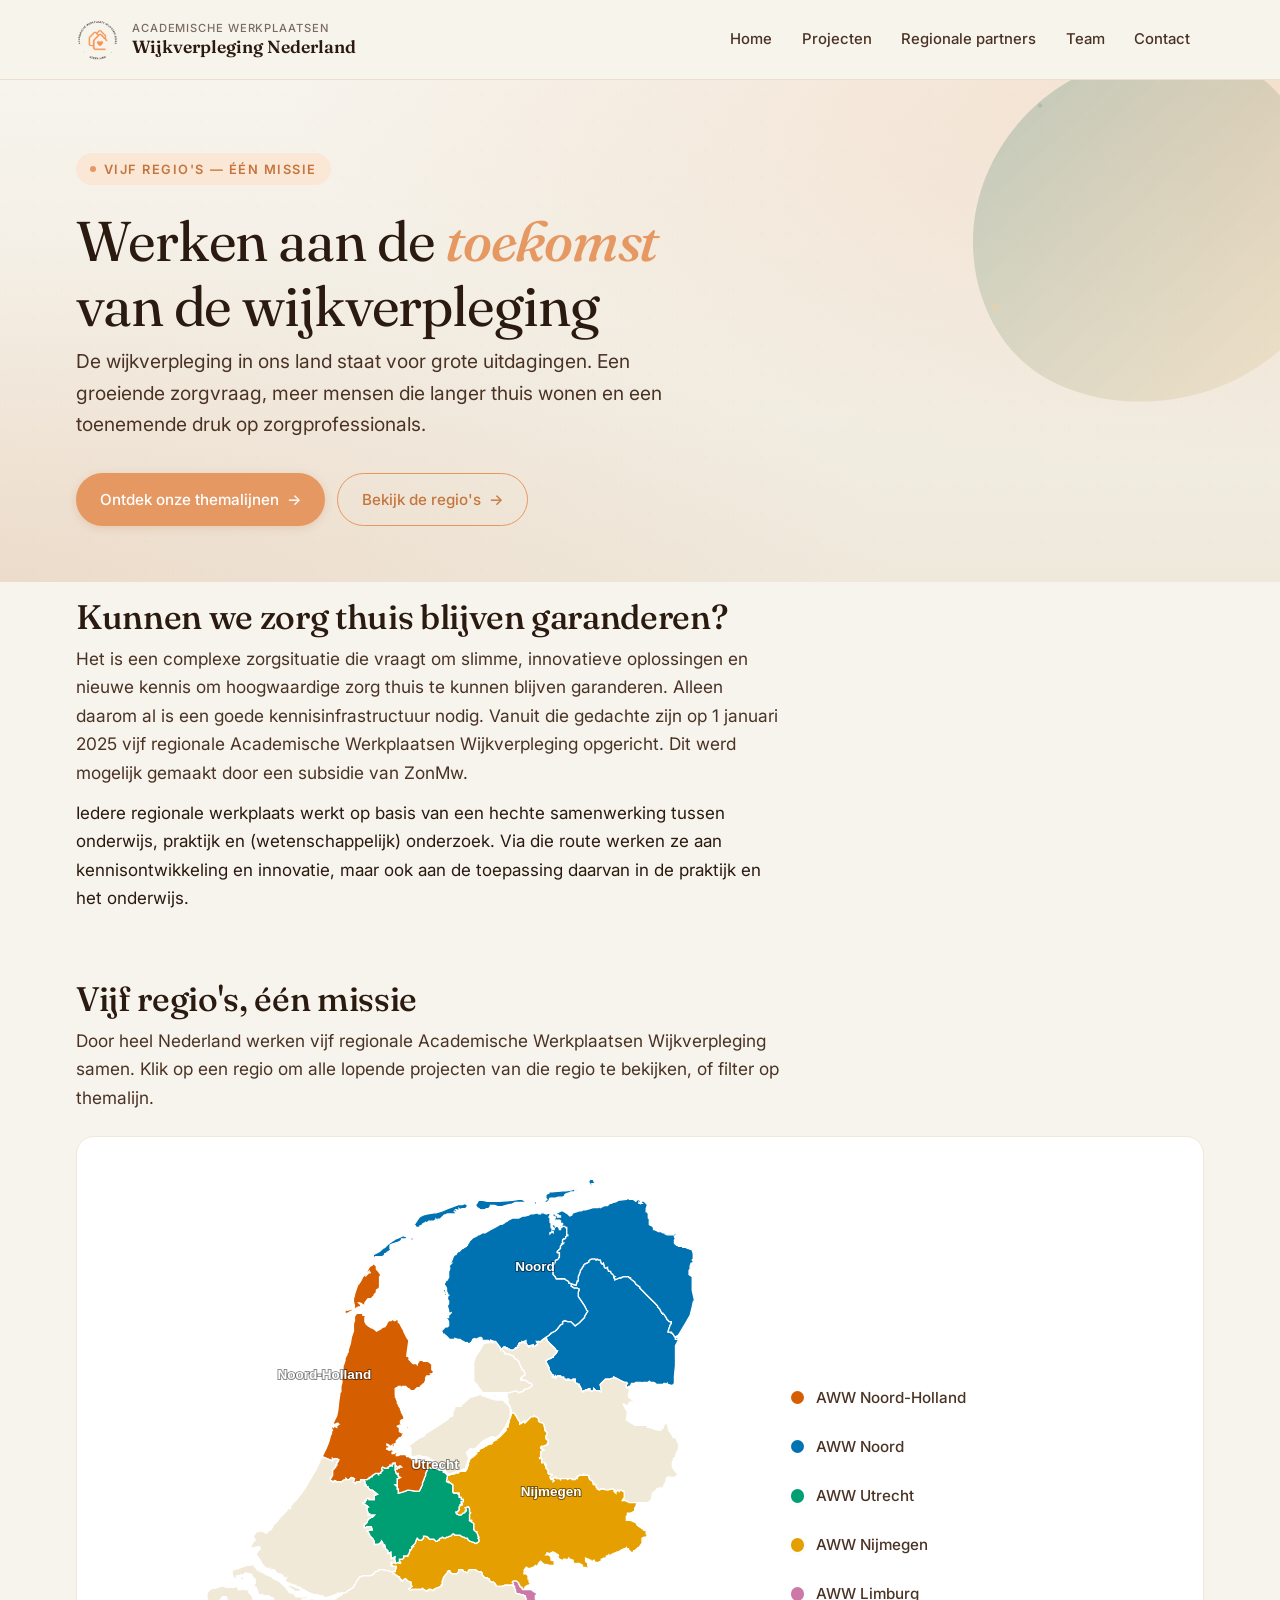
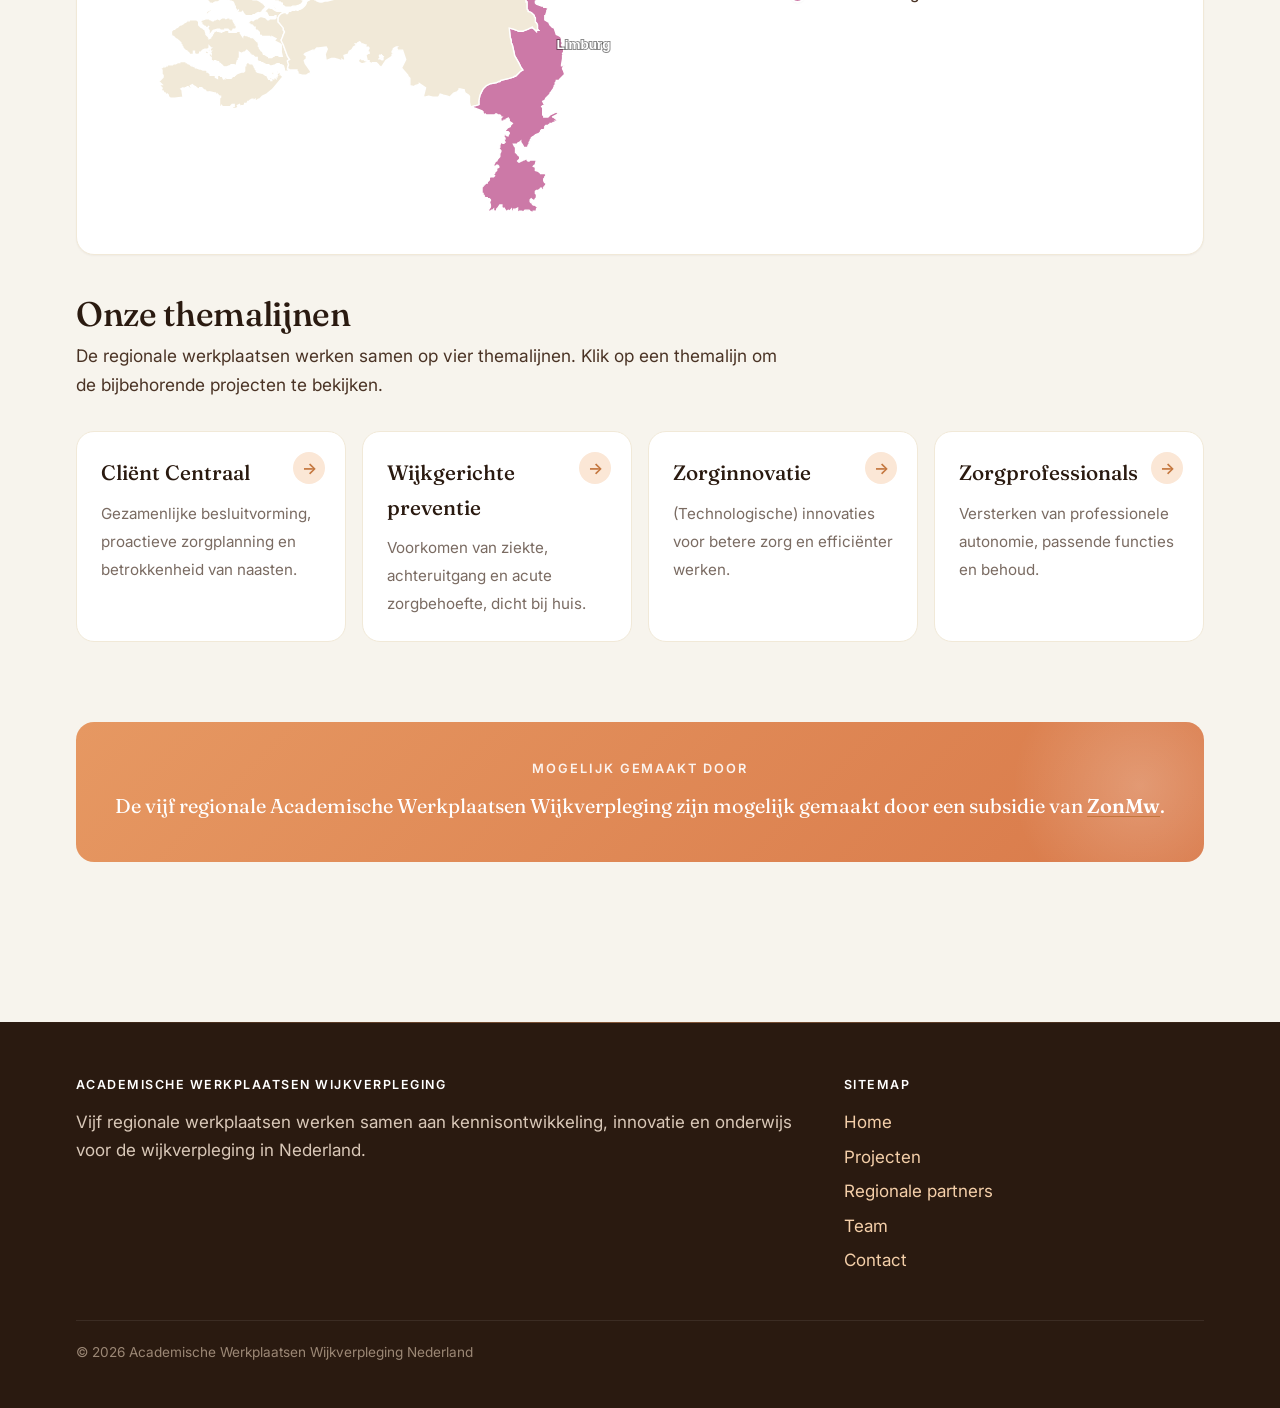
==== commit a6bdd8e6: "Verwijder juridische sectie uit footer Het 'Juridisch' blokje met placeholder-links (Disclaimer, Toe" ====
--- a/index.html
+++ b/index.html
@@ -50,7 +50,7 @@
         <p class="lead">De wijkverpleging in ons land staat voor grote uitdagingen. Een groeiende zorgvraag, meer mensen die langer thuis wonen en een toenemende druk op zorgprofessionals.</p>
         <div class="hero-actions">
             <a href="#themas" class="button">Ontdek onze themalijnen</a>
-            <a href="regionale-partners.html" class="button secondary">Bekijk de regio's</a>
+            <a href="#regio-kaart" class="button secondary">Bekijk de regio's</a>
         </div>
     </div>
 </section>
@@ -410,14 +410,6 @@
                     <li><a href="contact.html">Contact</a></li>
                 </ul>
             </div>
-            <div>
-                <h4>Juridisch</h4>
-                <ul>
-                    <li><a href="#">Disclaimer</a></li>
-                    <li><a href="#">Toegankelijkheid</a></li>
-                    <li><a href="#">Privacyverklaring</a></li>
-                </ul>
-            </div>
         </div>
         <p class="copy">&copy; 2026 Academische Werkplaatsen Wijkverpleging Nederland</p>
     </div>
--- a/styles.css
+++ b/styles.css
@@ -34,6 +34,9 @@
 * { box-sizing: border-box; }
 
 html { scroll-behavior: smooth; }
+
+/* Offset for sticky header when jumping to in-page anchors */
+[id] { scroll-margin-top: 5.5rem; }
 
 body {
     margin: 0;
@@ -482,38 +485,101 @@
 /* Team grid */
 .team-grid {
     display: grid;
-    grid-template-columns: repeat(auto-fit, minmax(17rem, 1fr));
-    gap: 1rem;
+    grid-template-columns: repeat(auto-fit, minmax(14rem, 1fr));
+    gap: 1.5rem;
     margin-top: 1.5rem;
 }
 .person {
     background: var(--color-surface);
     border: 1px solid var(--color-border-soft);
     border-radius: var(--radius-lg);
-    padding: 1.1rem 1.25rem;
+    padding: 1.75rem 1.25rem 1.5rem;
     display: flex;
-    align-items: center;
+    flex-direction: column;
+    align-items: center;
+    text-align: center;
     gap: 1rem;
     transition: border-color var(--transition), transform var(--transition), box-shadow var(--transition);
 }
 .person:hover {
     border-color: var(--color-accent-soft);
-    transform: translateY(-2px);
-    box-shadow: var(--shadow-sm);
+    transform: translateY(-3px);
+    box-shadow: var(--shadow);
+}
+.person-photo-link {
+    position: relative;
+    display: block;
+    width: 9rem;
+    height: 9rem;
+    flex-shrink: 0;
+    border-radius: 50%;
+    text-decoration: none;
+    transition: transform var(--transition);
+}
+.person-photo-link:hover {
+    transform: scale(1.04);
+}
+.person-photo-link::after {
+    content: "";
+    position: absolute;
+    inset: 0;
+    border-radius: 50%;
+    box-shadow: 0 0 0 0 var(--color-accent);
+    opacity: 0;
+    transition: opacity var(--transition), box-shadow var(--transition);
+    pointer-events: none;
+}
+.person-photo-link:hover::after,
+.person-photo-link:focus-visible::after {
+    opacity: 1;
+    box-shadow: 0 0 0 4px var(--color-accent-soft);
+}
+.person-photo-link[href]:not([href=""])::before {
+    /* small LinkedIn badge in bottom-right corner */
+    content: "in";
+    position: absolute;
+    bottom: 0.1rem;
+    right: 0.1rem;
+    width: 1.8rem;
+    height: 1.8rem;
+    background: #0a66c2;
+    color: #fff;
+    border-radius: 50%;
+    border: 2.5px solid var(--color-surface);
+    display: flex;
+    align-items: center;
+    justify-content: center;
+    font-family: -apple-system, "Segoe UI", Arial, sans-serif;
+    font-size: 0.85rem;
+    font-weight: 700;
+    font-style: italic;
+    letter-spacing: -0.05em;
+    z-index: 2;
+    box-shadow: 0 2px 6px rgba(0, 0, 0, 0.18);
+    transition: transform var(--transition);
+}
+.person-photo-link[href]:not([href=""]):hover::before {
+    transform: scale(1.1);
 }
 .person-photo {
-    width: 3.5rem;
-    height: 3.5rem;
+    width: 100%;
+    height: 100%;
     border-radius: 50%;
     object-fit: cover;
+    display: block;
+    background: linear-gradient(135deg, var(--color-accent), var(--color-accent-dark));
+    box-shadow: 0 4px 16px rgba(60, 30, 10, 0.14);
+    border: 3px solid #fff;
+}
+/* Non-linked photo (no LinkedIn yet) — render the img directly */
+.person > .person-photo {
+    width: 9rem;
+    height: 9rem;
     flex-shrink: 0;
-    background: linear-gradient(135deg, var(--color-accent), var(--color-accent-dark));
-    box-shadow: 0 2px 6px rgba(60, 30, 10, 0.12);
-    border: 2px solid #fff;
 }
 .person-body { min-width: 0; }
-.person strong { display: block; font-size: 1rem; font-weight: 600; line-height: 1.3; }
-.person span { display: block; color: var(--color-muted); font-size: 0.85rem; margin-top: 0.2rem; line-height: 1.35; }
+.person strong { display: block; font-size: 1.05rem; font-weight: 600; line-height: 1.3; color: var(--color-ink); }
+.person span { display: block; color: var(--color-muted); font-size: 0.88rem; margin-top: 0.25rem; line-height: 1.4; }
 
 /* Partners */
 .partner-region {
@@ -997,7 +1063,7 @@
 .site-footer a:hover { color: #fff; text-decoration: underline; }
 .site-footer .footer-grid {
     display: grid;
-    grid-template-columns: 2fr 1fr 1fr;
+    grid-template-columns: 2fr 1fr;
     gap: 3rem;
     margin-bottom: 2.5rem;
 }
@@ -1021,7 +1087,7 @@
 
 /* Responsive */
 @media (max-width: 960px) {
-    .site-footer .footer-grid { grid-template-columns: 1fr 1fr; }
+    .site-footer .footer-grid { grid-template-columns: 1fr; }
 }
 @media (max-width: 860px) {
     .hero { padding: 3.5rem 0 2.5rem; }
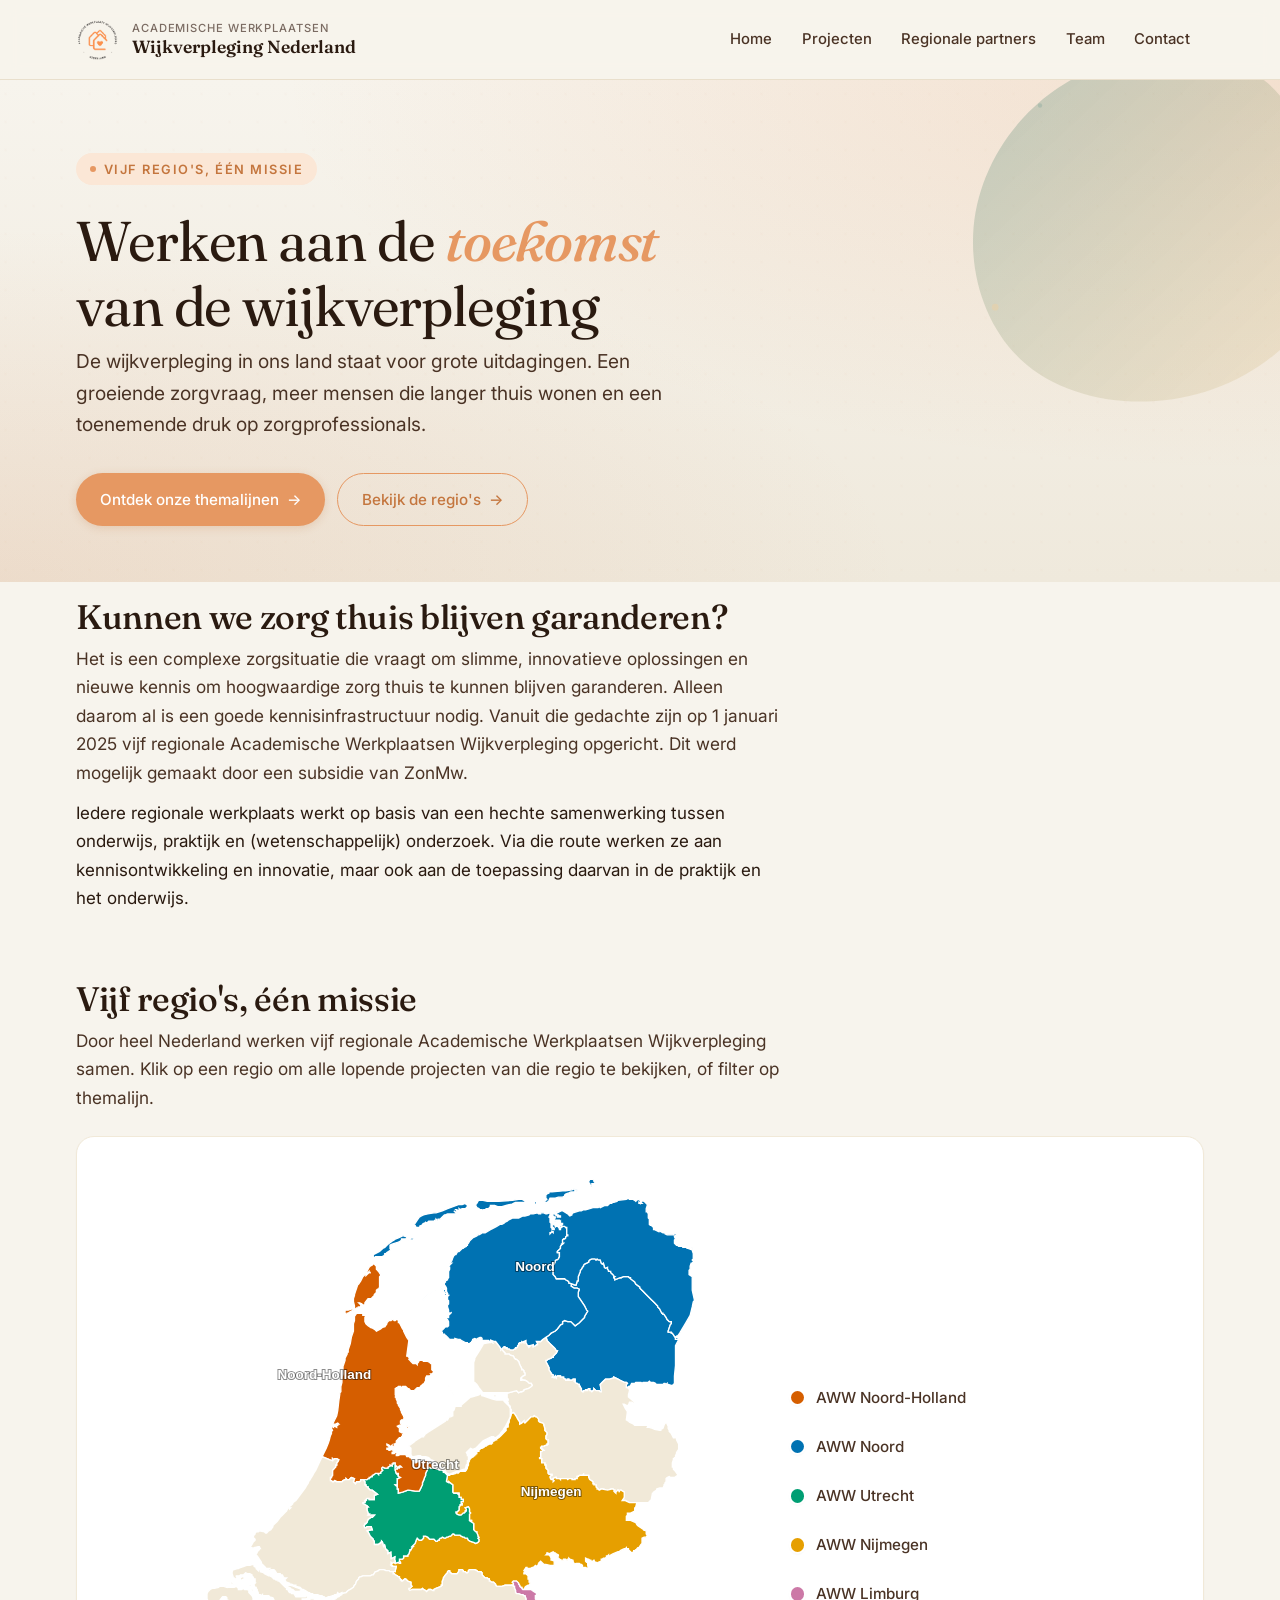
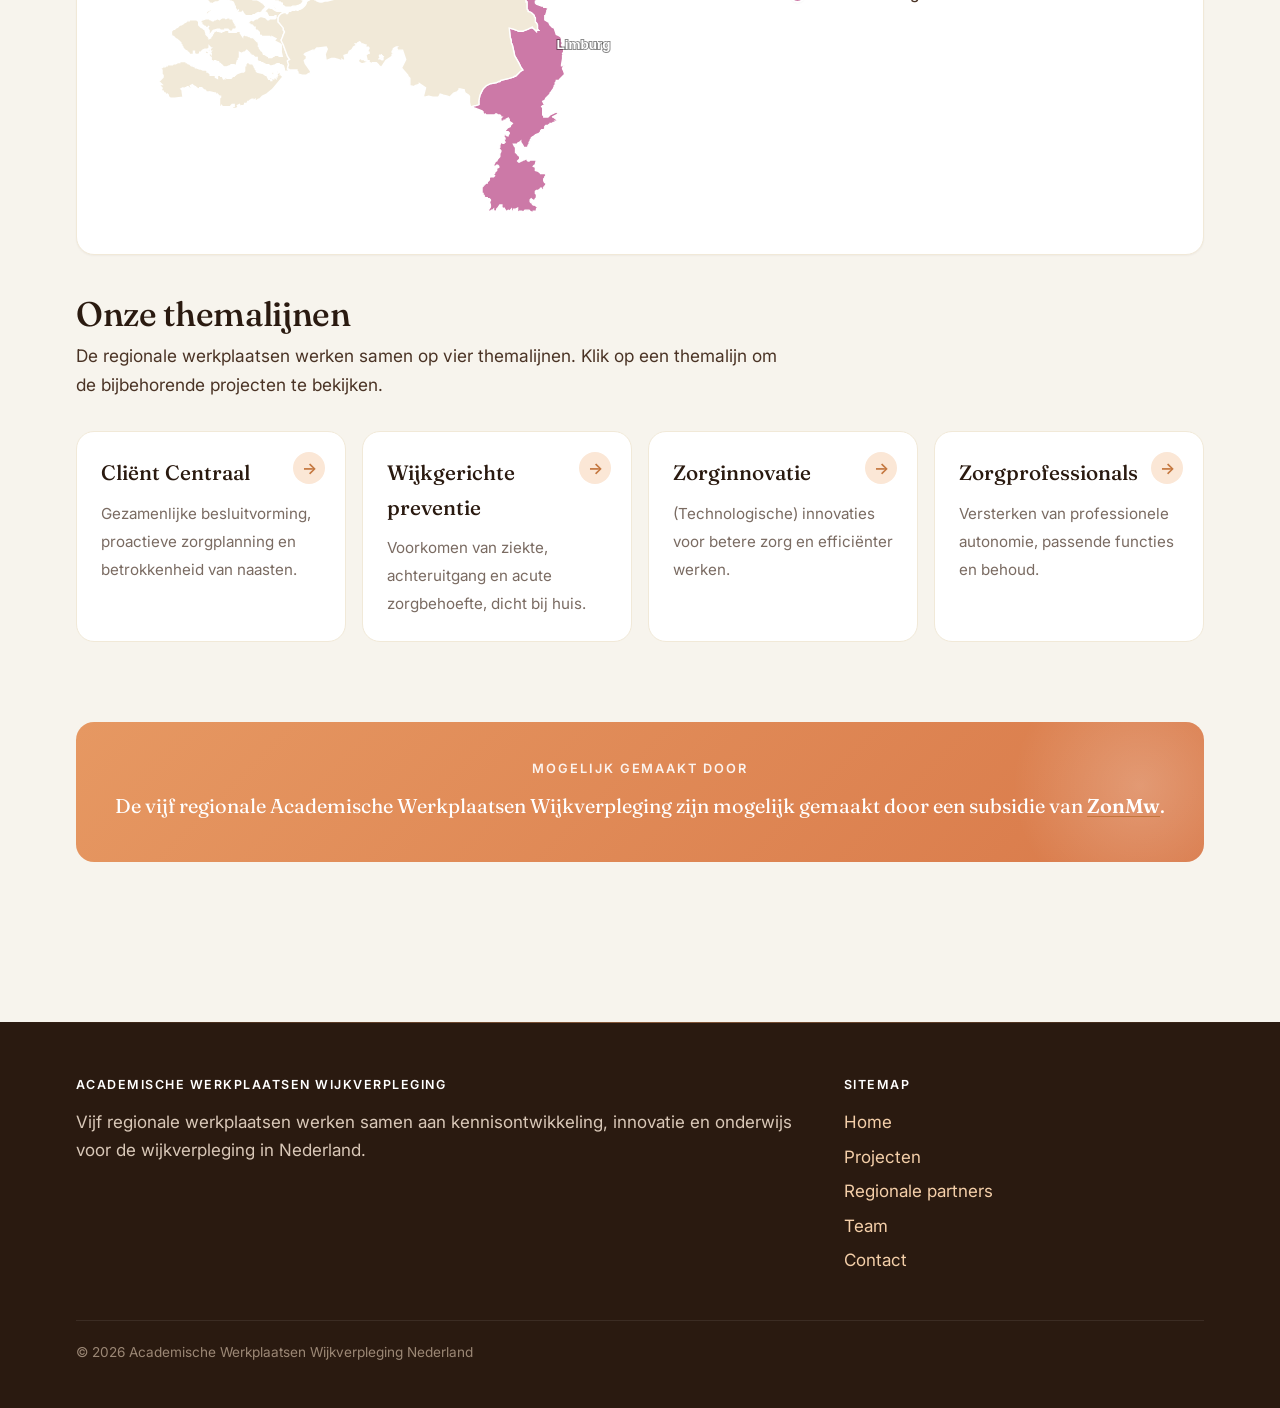
==== commit 7ca94abe: "Vervang em-dashes en en-dashes door natuurlijke leestekens Em-dash (—) en en-dash (–) zijn klassieke" ====
--- a/index.html
+++ b/index.html
@@ -45,7 +45,7 @@
         <circle cx="100" cy="80" r="2" fill="#1f6f63" opacity="0.4"/>
     </svg>
     <div class="container">
-        <span class="eyebrow">Vijf regio's — één missie</span>
+        <span class="eyebrow">Vijf regio's, één missie</span>
         <h1>Werken aan de <em>toekomst</em> van de wijkverpleging</h1>
         <p class="lead">De wijkverpleging in ons land staat voor grote uitdagingen. Een groeiende zorgvraag, meer mensen die langer thuis wonen en een toenemende druk op zorgprofessionals.</p>
         <div class="hero-actions">
